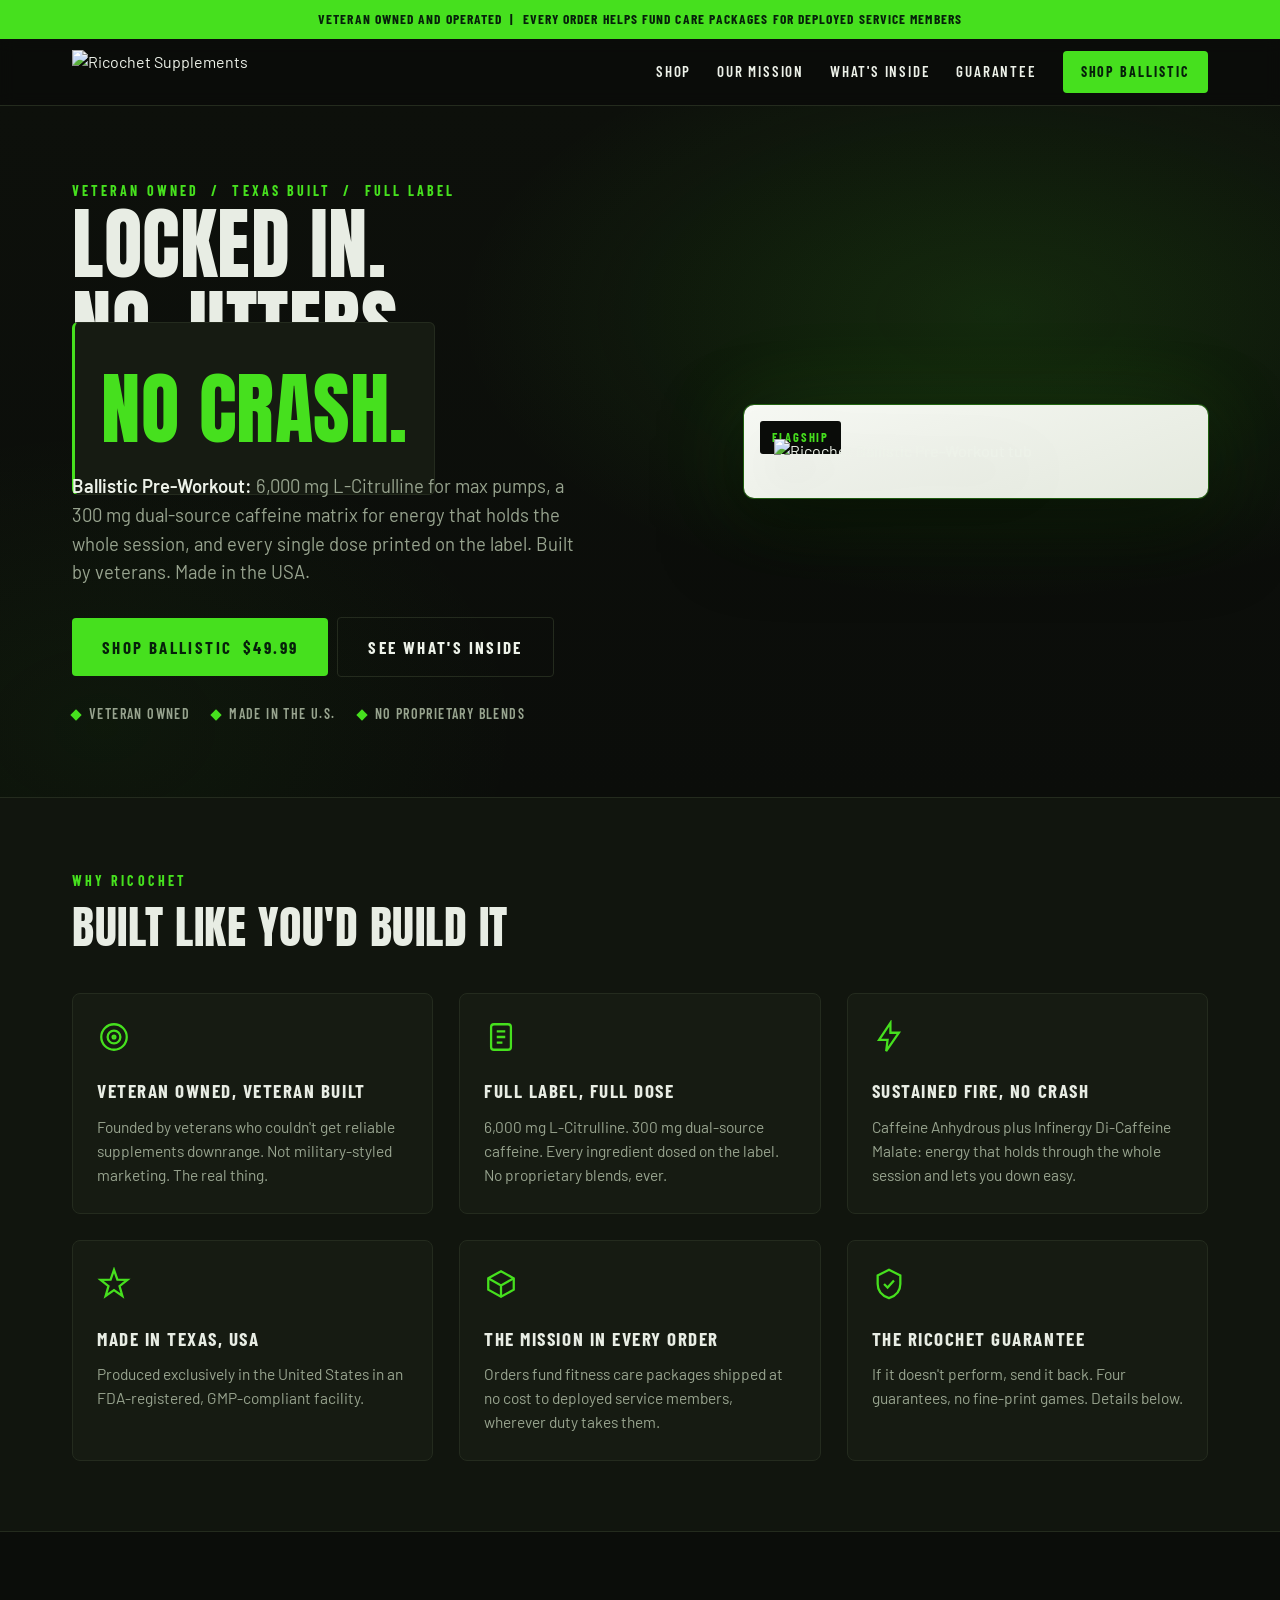
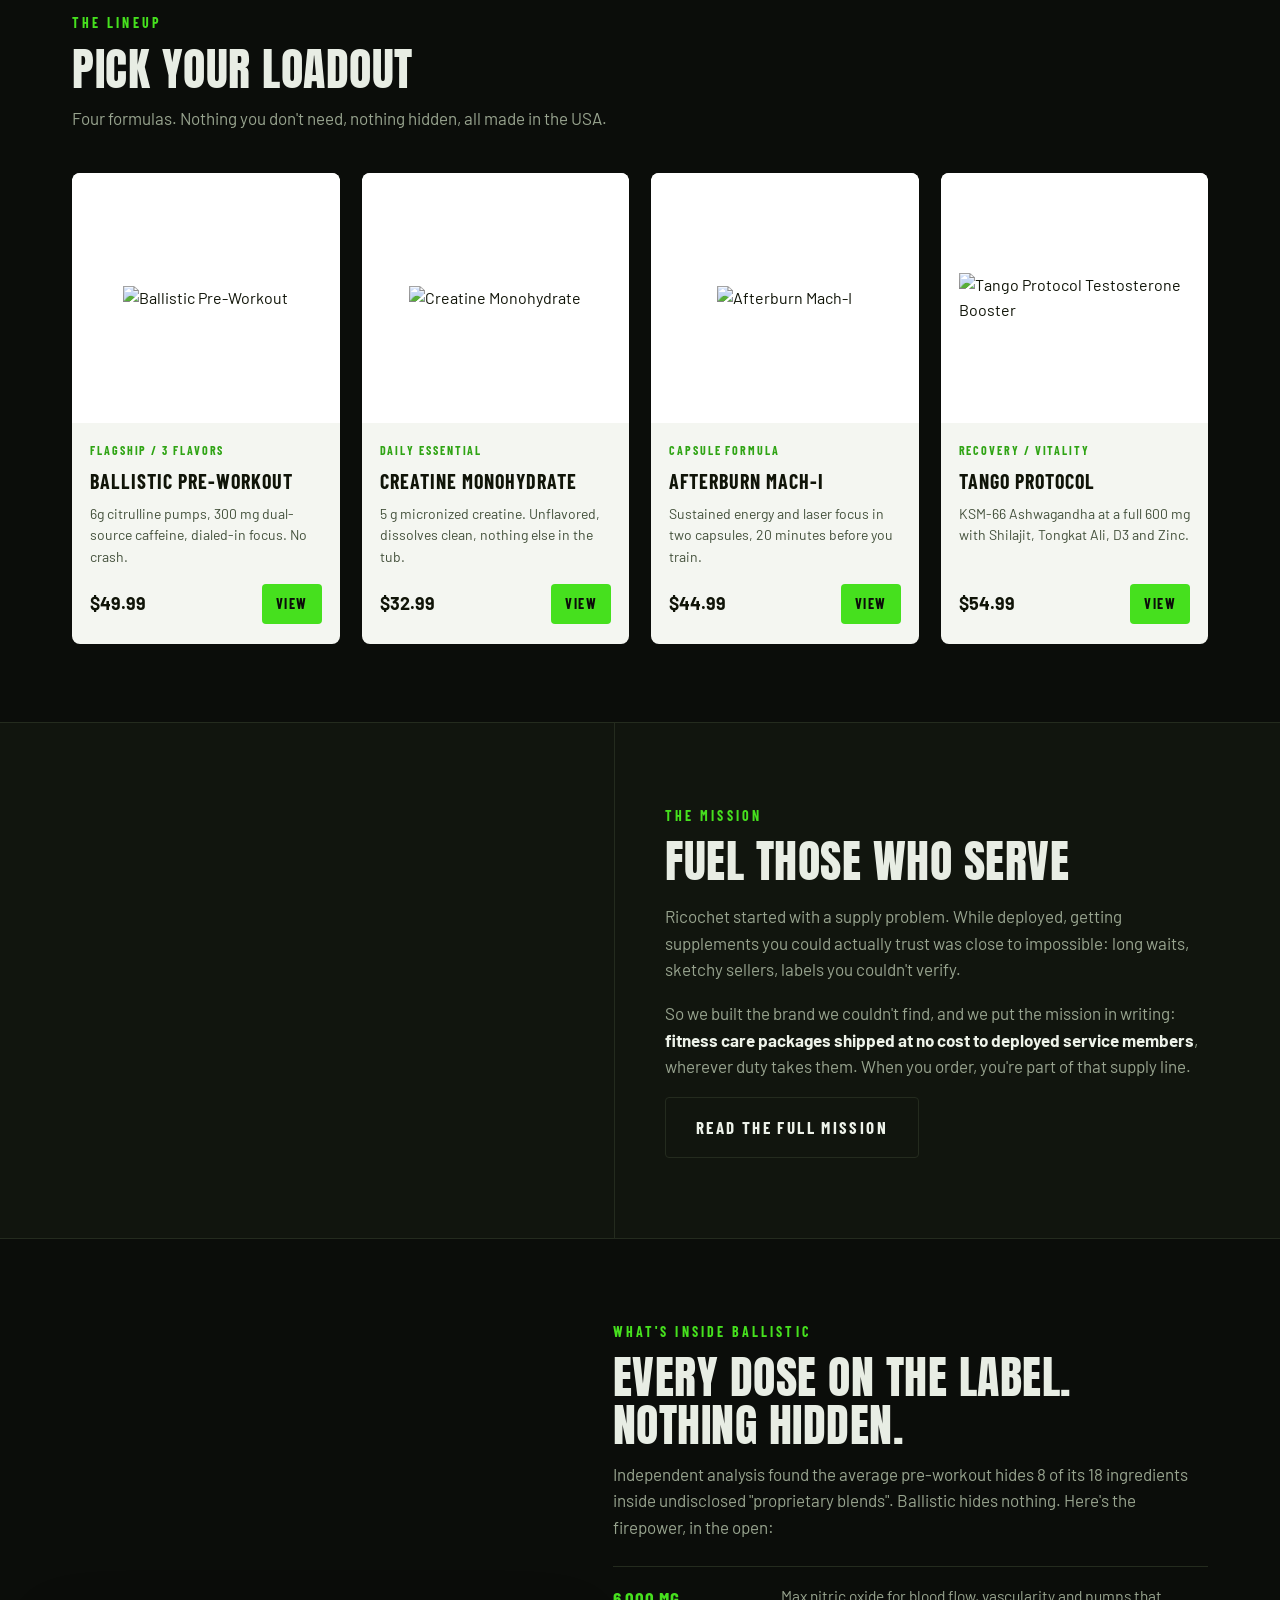
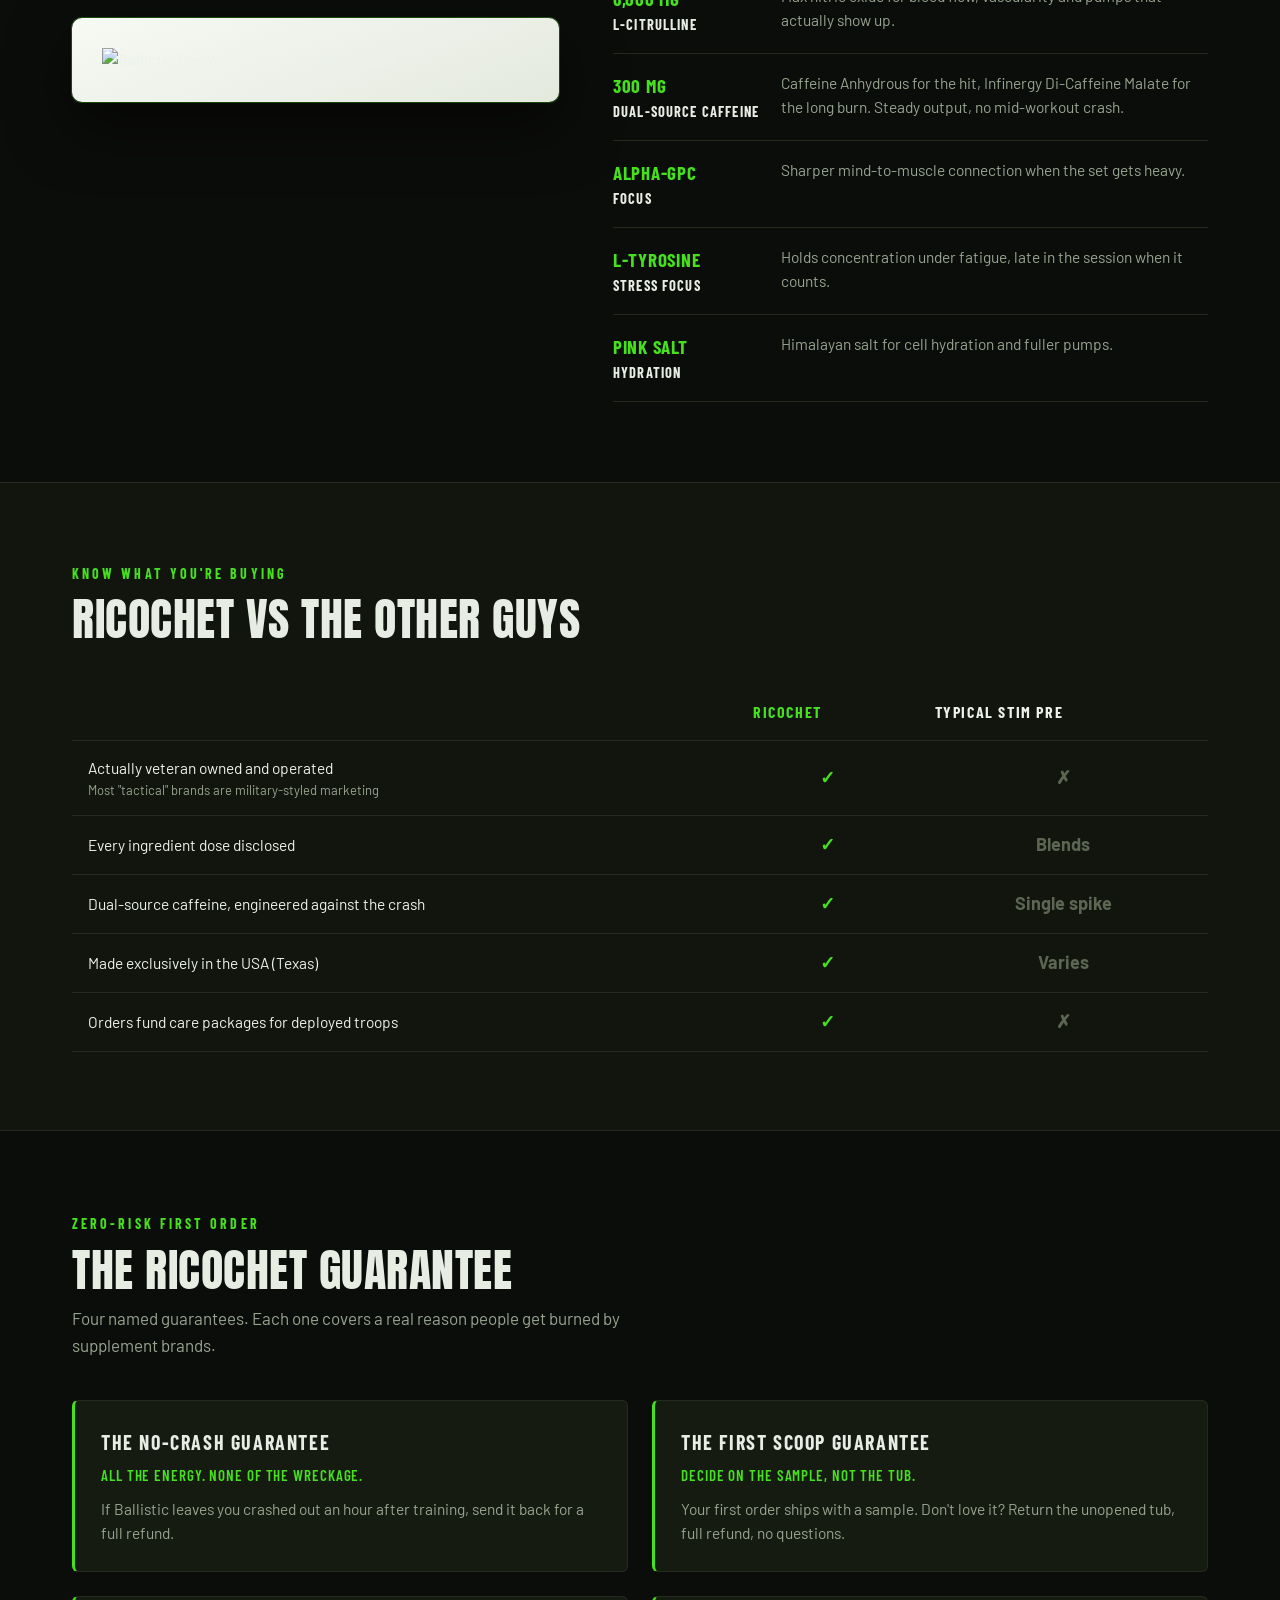
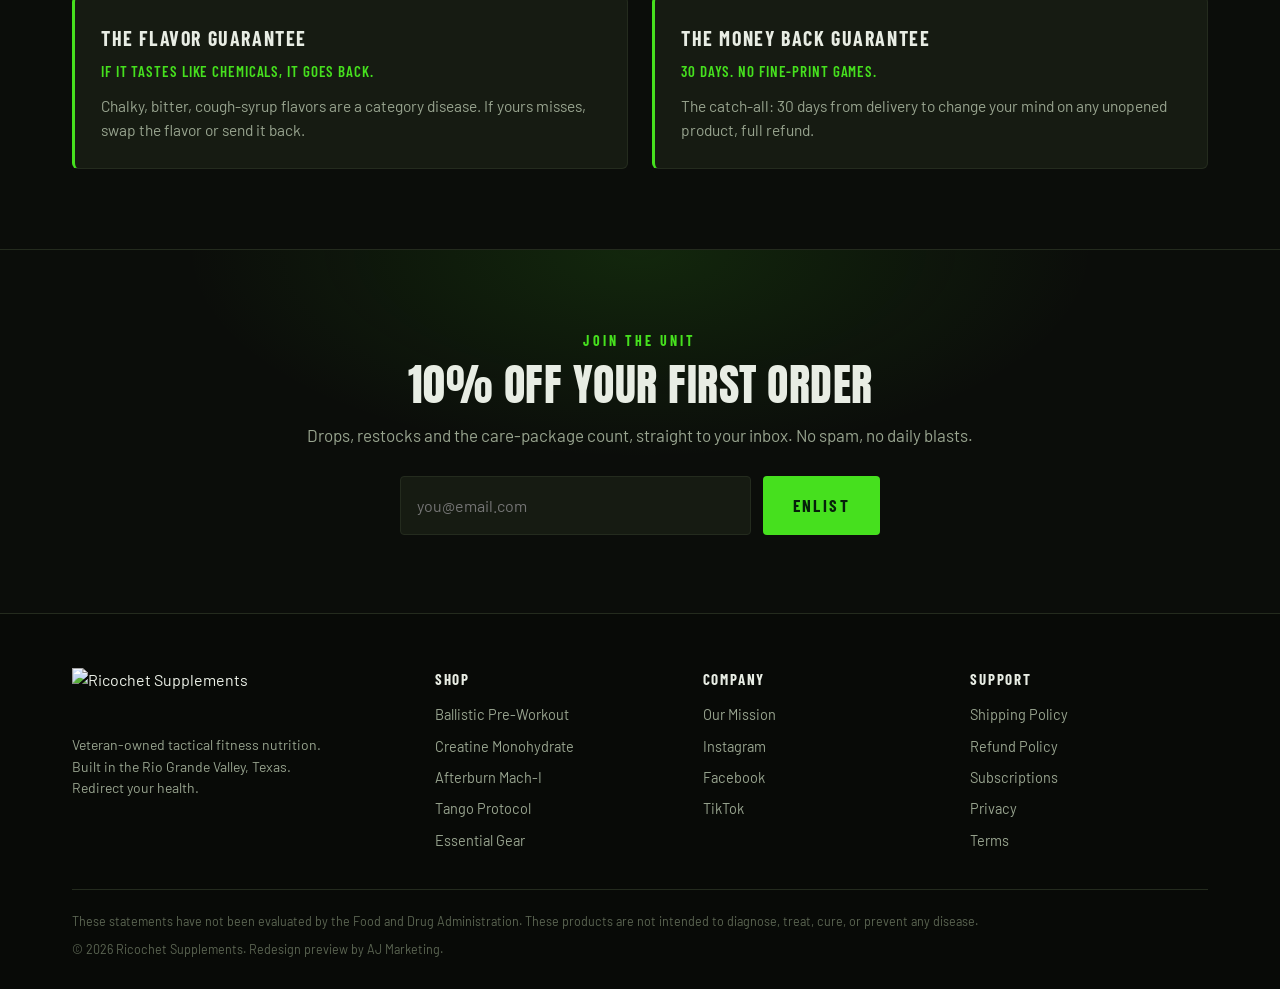
==== index.html @ 172637ad "Ricochet redesign preview v1 Co-Authored-By: Claude Fable 5 <noreply@anthropic.com>" ====
<!doctype html>
<html lang="en">
<head>
<meta charset="utf-8">
<meta name="viewport" content="width=device-width, initial-scale=1">
<meta name="robots" content="noindex, nofollow">
<title>Ricochet Supplements | Veteran-Owned Tactical Fitness Nutrition</title>
<meta name="description" content="Clean, heavy-hitting supplements built by veterans in Texas. Full label disclosure, no proprietary blends, and every order helps fund care packages for deployed service members.">
<link rel="icon" href="https://ricochetsupplements.com/cdn/shop/files/Draft_Final.png?height=64&v=1776456821">
<link rel="preconnect" href="https://fonts.googleapis.com">
<link rel="preconnect" href="https://fonts.gstatic.com" crossorigin>
<link href="https://fonts.googleapis.com/css2?family=Anton&family=Barlow:wght@400;500;600;700&family=Barlow+Condensed:wght@600;700&display=swap" rel="stylesheet">
<style>
:root{
  --bg:#0B0D0A; --panel:#11150E; --panel2:#161B12; --line:#242B1E;
  --green:#46E01E; --green-dim:#2FA414; --chrome:#E8EDE4; --txt:#EDF2E9;
  --muted:#98A48F; --well:#F4F6F1; --well-txt:#101408;
}
*{margin:0;padding:0;box-sizing:border-box}
html{scroll-behavior:smooth}
body{background:var(--bg);color:var(--txt);font-family:Barlow,Arial,sans-serif;line-height:1.55;-webkit-font-smoothing:antialiased}
img{max-width:100%;display:block}
a{color:inherit;text-decoration:none}
h1,h2,.disp{font-family:Anton,Impact,sans-serif;font-weight:400;letter-spacing:.5px;text-transform:uppercase;line-height:1.04}
.wrap{max-width:1180px;margin:0 auto;padding:0 22px}
.eyebrow{font-family:"Barlow Condensed";font-weight:700;letter-spacing:.22em;text-transform:uppercase;color:var(--green);font-size:14px}
.btn{display:inline-block;background:var(--green);color:#06210A;font-family:"Barlow Condensed";font-weight:700;text-transform:uppercase;letter-spacing:.14em;font-size:17px;padding:16px 30px;border-radius:4px;transition:transform .12s ease, background .12s ease}
.btn:hover{background:#5CF034;transform:translateY(-1px)}
.btn:active{transform:scale(.97)}
.btn.ghost{background:transparent;color:var(--txt);border:1px solid var(--line)}
.btn.ghost:hover{border-color:var(--green);color:var(--green);background:transparent}
.announce{background:var(--green);color:#06210A;text-align:center;font-family:"Barlow Condensed";font-weight:700;letter-spacing:.08em;text-transform:uppercase;font-size:13.5px;padding:9px 14px}
header{position:sticky;top:0;z-index:50;background:rgba(11,13,10,.92);backdrop-filter:blur(8px);border-bottom:1px solid var(--line)}
.nav{display:flex;align-items:center;justify-content:space-between;height:66px}
.nav img{height:44px;width:auto}
.nav nav{display:flex;gap:26px;align-items:center;font-family:"Barlow Condensed";font-weight:600;letter-spacing:.12em;text-transform:uppercase;font-size:15px}
.nav nav a:not(.btn):hover{color:var(--green)}
.nav .btn{padding:10px 18px;font-size:14px}
@media(max-width:760px){.nav nav a.hideM{display:none}}
.hero{position:relative;overflow:hidden;border-bottom:1px solid var(--line);
  background:radial-gradient(900px 480px at 78% 30%, rgba(70,224,30,.13), transparent 60%),
             radial-gradient(700px 500px at 8% 90%, rgba(70,224,30,.05), transparent 60%),
             linear-gradient(180deg,#0D100B 0%, var(--bg) 100%)}
.hero .wrap{display:grid;grid-template-columns:1.15fr .85fr;gap:44px;align-items:center;padding-top:72px;padding-bottom:72px}
.hero h1{font-size:clamp(44px,6.2vw,84px);color:var(--chrome)}
.hero h1 .g{color:var(--green)}
.hero p.sub{margin:22px 0 30px;font-size:18.5px;color:var(--muted);max-width:52ch}
.hero p.sub b{color:var(--txt);font-weight:600}
.ticks{display:flex;gap:22px;flex-wrap:wrap;margin-top:26px;font-family:"Barlow Condensed";font-weight:600;letter-spacing:.1em;text-transform:uppercase;font-size:14px;color:var(--muted)}
.ticks span::before{content:"";display:inline-block;width:8px;height:8px;background:var(--green);margin-right:9px;transform:rotate(45deg)}
.heroCard{background:linear-gradient(160deg,#F7F9F4, #E4E9DE);border-radius:10px;padding:34px 30px;box-shadow:0 0 0 1px rgba(70,224,30,.35), 0 30px 80px rgba(0,0,0,.55), 0 0 90px rgba(70,224,30,.14);position:relative}
.heroCard img{margin:0 auto;max-height:480px;width:auto;filter:drop-shadow(0 18px 30px rgba(0,0,0,.35))}
.heroCard .tag{position:absolute;top:16px;left:16px;background:#0B0D0A;color:var(--green);font-family:"Barlow Condensed";font-weight:700;letter-spacing:.14em;text-transform:uppercase;font-size:12.5px;padding:7px 12px;border-radius:3px}
@media(max-width:900px){.hero .wrap{grid-template-columns:1fr;padding-top:48px}.heroCard{max-width:440px;margin:0 auto}}
.usps{border-bottom:1px solid var(--line);background:var(--panel)}
.usps .wrap{padding:70px 22px}
.secHead{margin-bottom:42px}
.secHead h2{font-size:clamp(30px,3.6vw,46px);color:var(--chrome);margin-top:10px}
.secHead p{color:var(--muted);margin-top:12px;max-width:62ch;font-size:17px}
.uspGrid{display:grid;grid-template-columns:repeat(3,1fr);gap:26px}
.usp{background:var(--panel2);border:1px solid var(--line);border-radius:8px;padding:26px 24px}
.usp svg{width:34px;height:34px;stroke:var(--green);stroke-width:1.6;fill:none;margin-bottom:16px}
.usp h3{font-family:"Barlow Condensed";font-weight:700;letter-spacing:.08em;text-transform:uppercase;font-size:19px;margin-bottom:9px;color:var(--chrome)}
.usp p{color:var(--muted);font-size:15.5px}
@media(max-width:900px){.uspGrid{grid-template-columns:1fr 1fr}}
@media(max-width:600px){.uspGrid{grid-template-columns:1fr}}
.shop .wrap{padding:78px 22px}
.prodGrid{display:grid;grid-template-columns:repeat(4,1fr);gap:22px}
.prod{background:var(--well);color:var(--well-txt);border-radius:8px;overflow:hidden;display:flex;flex-direction:column;transition:transform .15s ease, box-shadow .15s ease}
.prod:hover{transform:translateY(-4px);box-shadow:0 16px 44px rgba(0,0,0,.5), 0 0 0 1px rgba(70,224,30,.5)}
.prod .ph{background:#fff;padding:18px;height:250px;display:flex;align-items:center;justify-content:center}
.prod .ph img{max-height:214px;width:auto}
.prod .meta{padding:18px 18px 20px;display:flex;flex-direction:column;gap:6px;flex:1}
.prod .flag{font-family:"Barlow Condensed";font-weight:700;font-size:12px;letter-spacing:.16em;text-transform:uppercase;color:var(--green-dim)}
.prod h3{font-family:"Barlow Condensed";font-weight:700;text-transform:uppercase;letter-spacing:.05em;font-size:20px}
.prod p{font-size:14px;color:#43503B;flex:1}
.prod .row{display:flex;justify-content:space-between;align-items:center;margin-top:10px}
.prod .price{font-weight:700;font-size:18px}
.prod .go{font-family:"Barlow Condensed";font-weight:700;letter-spacing:.1em;text-transform:uppercase;font-size:14px;color:#0B0D0A;background:var(--green);padding:9px 14px;border-radius:4px}
@media(max-width:980px){.prodGrid{grid-template-columns:1fr 1fr}}
@media(max-width:560px){.prodGrid{grid-template-columns:1fr}}
.mission{border-top:1px solid var(--line);border-bottom:1px solid var(--line);background:var(--panel)}
.mission .wrap{display:grid;grid-template-columns:1fr 1fr;gap:50px;align-items:center;padding:0 22px}
.mission .txt{padding:80px 0}
.mission .txt p{color:var(--muted);margin:18px 0;font-size:17px;max-width:54ch}
.mission .txt p b{color:var(--txt)}
.mission .imgSide{align-self:stretch;min-height:420px;background-size:cover;background-position:center;border-right:1px solid var(--line);position:relative}
.mission .imgSide::after{content:"";position:absolute;inset:0;background:linear-gradient(270deg,var(--panel) 0%,transparent 30%)}
@media(max-width:900px){.mission .wrap{grid-template-columns:1fr}.mission .imgSide{min-height:300px;border-right:none}.mission .imgSide::after{background:linear-gradient(0deg,var(--panel) 0%,transparent 35%)}.mission .txt{padding:44px 0 64px}}
.ing .wrap{padding:80px 22px;display:grid;grid-template-columns:.9fr 1.1fr;gap:54px;align-items:center}
.ingCard{background:linear-gradient(160deg,#F7F9F4,#E4E9DE);border-radius:10px;padding:30px;box-shadow:0 0 0 1px rgba(70,224,30,.3), 0 24px 60px rgba(0,0,0,.5)}
.ingCard img{max-height:430px;width:auto;margin:0 auto}
.ingList{display:flex;flex-direction:column;gap:0}
.ingRow{display:grid;grid-template-columns:150px 1fr;gap:18px;padding:17px 0;border-bottom:1px solid var(--line)}
.ingRow:first-child{border-top:1px solid var(--line)}
.ingRow .dose{font-family:"Barlow Condensed";font-weight:700;font-size:19px;color:var(--green);letter-spacing:.04em;text-transform:uppercase}
.ingRow .dose small{display:block;color:var(--chrome);font-size:14.5px;letter-spacing:.08em}
.ingRow p{color:var(--muted);font-size:15.5px}
@media(max-width:900px){.ing .wrap{grid-template-columns:1fr}.ingCard{max-width:420px;margin:0 auto}.ingRow{grid-template-columns:130px 1fr}}
.vs{background:var(--panel);border-top:1px solid var(--line);border-bottom:1px solid var(--line)}
.vs .wrap{padding:78px 22px}
.vsTableWrap{overflow-x:auto}
table.cmp{width:100%;border-collapse:collapse;min-width:560px}
table.cmp th,table.cmp td{padding:15px 16px;border-bottom:1px solid var(--line);text-align:left;font-size:15.5px}
table.cmp th{font-family:"Barlow Condensed";font-weight:700;text-transform:uppercase;letter-spacing:.1em;font-size:16px}
table.cmp th.rc{color:var(--green)}
table.cmp td.c{text-align:center;font-weight:700}
table.cmp .yes{color:var(--green);font-size:18px}
table.cmp .no{color:#5C6653;font-size:18px}
table.cmp td:first-child{color:var(--txt)}
table.cmp td small{display:block;color:var(--muted);font-weight:400;font-size:13px}
.gtee .wrap{padding:80px 22px}
.gGrid{display:grid;grid-template-columns:repeat(2,1fr);gap:24px}
.g{background:var(--panel2);border:1px solid var(--line);border-left:3px solid var(--green);border-radius:6px;padding:26px 26px}
.g h3{font-family:"Barlow Condensed";font-weight:700;letter-spacing:.08em;text-transform:uppercase;font-size:20px;color:var(--chrome)}
.g .hook{color:var(--green);font-family:"Barlow Condensed";font-weight:600;letter-spacing:.06em;text-transform:uppercase;font-size:15px;margin:6px 0 10px}
.g p{color:var(--muted);font-size:15.5px}
@media(max-width:760px){.gGrid{grid-template-columns:1fr}}
.join{border-top:1px solid var(--line);background:
  radial-gradient(700px 320px at 50% 0%, rgba(70,224,30,.12), transparent 65%), var(--bg)}
.join .wrap{padding:78px 22px;text-align:center;max-width:760px}
.join p{color:var(--muted);margin:14px 0 28px;font-size:17px}
.joinForm{display:flex;gap:12px;max-width:480px;margin:0 auto}
.joinForm input{flex:1;background:var(--panel2);border:1px solid var(--line);border-radius:4px;color:var(--txt);padding:15px 16px;font-family:Barlow;font-size:16px}
.joinForm input:focus{outline:none;border-color:var(--green)}
@media(max-width:560px){.joinForm{flex-direction:column}}
footer{border-top:1px solid var(--line);background:#080A07}
footer .wrap{padding:54px 22px 30px}
.fGrid{display:grid;grid-template-columns:1.4fr 1fr 1fr 1fr;gap:30px;margin-bottom:38px}
.fGrid img{height:52px;width:auto;margin-bottom:14px}
.fGrid p{color:var(--muted);font-size:14px;max-width:34ch}
.fGrid h4{font-family:"Barlow Condensed";font-weight:700;letter-spacing:.12em;text-transform:uppercase;font-size:15px;margin-bottom:12px;color:var(--chrome)}
.fGrid ul{list-style:none;display:flex;flex-direction:column;gap:9px;font-size:14.5px;color:var(--muted)}
.fGrid ul a:hover{color:var(--green)}
.legal{border-top:1px solid var(--line);padding-top:22px;color:#5C6653;font-size:12.5px;display:flex;flex-direction:column;gap:8px}
@media(max-width:820px){.fGrid{grid-template-columns:1fr 1fr}}
</style>
</head>
<body>

<div class="announce">Veteran owned and operated &nbsp;|&nbsp; Every order helps fund care packages for deployed service members</div>

<header>
  <div class="wrap nav">
    <a href="/"><img src="https://ricochetsupplements.com/cdn/shop/files/Draft_Final.png?height=100&v=1776456821" alt="Ricochet Supplements"></a>
    <nav>
      <a href="#shop" class="hideM">Shop</a>
      <a href="#mission" class="hideM">Our Mission</a>
      <a href="#inside" class="hideM">What's Inside</a>
      <a href="#guarantee" class="hideM">Guarantee</a>
      <a class="btn" href="/products/ballistic-pre-workout">Shop Ballistic</a>
    </nav>
  </div>
</header>

<section class="hero">
  <div class="wrap">
    <div>
      <span class="eyebrow">Veteran Owned &nbsp;/&nbsp; Texas Built &nbsp;/&nbsp; Full Label</span>
      <h1>Locked in.<br>No jitters.<br><span class="g">No crash.</span></h1>
      <p class="sub"><b>Ballistic Pre-Workout:</b> 6,000 mg L-Citrulline for max pumps, a 300 mg dual-source caffeine matrix for energy that holds the whole session, and every single dose printed on the label. Built by veterans. Made in the USA.</p>
      <a class="btn" href="/products/ballistic-pre-workout">Shop Ballistic &nbsp;$49.99</a>
      &nbsp;&nbsp;<a class="btn ghost" href="#inside">See what's inside</a>
      <div class="ticks"><span>Veteran Owned</span><span>Made in the U.S.</span><span>No Proprietary Blends</span></div>
    </div>
    <div class="heroCard">
      <span class="tag">Flagship</span>
      <img src="https://cdn.shopify.com/s/files/1/0801/6933/7062/files/IMG-4836.png?v=1779076086&width=800" alt="Ricochet Ballistic Pre-Workout tub">
    </div>
  </div>
</section>

<section class="usps">
  <div class="wrap">
    <div class="secHead">
      <span class="eyebrow">Why Ricochet</span>
      <h2>Built like you'd build it</h2>
    </div>
    <div class="uspGrid">
      <div class="usp">
        <svg viewBox="0 0 24 24"><circle cx="12" cy="12" r="9"/><circle cx="12" cy="12" r="4.5"/><circle cx="12" cy="12" r="1"/></svg>
        <h3>Veteran Owned, Veteran Built</h3>
        <p>Founded by veterans who couldn't get reliable supplements downrange. Not military-styled marketing. The real thing.</p>
      </div>
      <div class="usp">
        <svg viewBox="0 0 24 24"><rect x="5" y="3" width="14" height="18" rx="2"/><path d="M9 8h6M9 12h6M9 16h4"/></svg>
        <h3>Full Label, Full Dose</h3>
        <p>6,000 mg L-Citrulline. 300 mg dual-source caffeine. Every ingredient dosed on the label. No proprietary blends, ever.</p>
      </div>
      <div class="usp">
        <svg viewBox="0 0 24 24"><path d="M13 2 5 14h6l-1 8 9-13h-6z"/></svg>
        <h3>Sustained Fire, No Crash</h3>
        <p>Caffeine Anhydrous plus Infinergy Di-Caffeine Malate: energy that holds through the whole session and lets you down easy.</p>
      </div>
      <div class="usp">
        <svg viewBox="0 0 24 24"><path d="M12 2l2.4 6.9 7.1.2-5.6 4.4 2 6.9L12 16.3 6.1 20.4l2-6.9L2.5 9.1l7.1-.2z"/></svg>
        <h3>Made in Texas, USA</h3>
        <p>Produced exclusively in the United States in an FDA-registered, GMP-compliant facility.</p>
      </div>
      <div class="usp">
        <svg viewBox="0 0 24 24"><path d="M3 8l9-5 9 5v8l-9 5-9-5z"/><path d="M3 8l9 5 9-5M12 13v8"/></svg>
        <h3>The Mission in Every Order</h3>
        <p>Orders fund fitness care packages shipped at no cost to deployed service members, wherever duty takes them.</p>
      </div>
      <div class="usp">
        <svg viewBox="0 0 24 24"><path d="M12 2l8 4v6c0 5-3.5 8.5-8 10-4.5-1.5-8-5-8-10V6z"/><path d="M8.5 12l2.5 2.5 4.5-5"/></svg>
        <h3>The Ricochet Guarantee</h3>
        <p>If it doesn't perform, send it back. Four guarantees, no fine-print games. Details below.</p>
      </div>
    </div>
  </div>
</section>

<section class="shop" id="shop">
  <div class="wrap">
    <div class="secHead">
      <span class="eyebrow">The Lineup</span>
      <h2>Pick your loadout</h2>
      <p>Four formulas. Nothing you don't need, nothing hidden, all made in the USA.</p>
    </div>
    <div class="prodGrid">
      <a class="prod" href="/products/ballistic-pre-workout">
        <div class="ph"><img src="https://cdn.shopify.com/s/files/1/0801/6933/7062/files/IMG-4836.png?v=1779076086&width=500" alt="Ballistic Pre-Workout"></div>
        <div class="meta">
          <span class="flag">Flagship / 3 Flavors</span>
          <h3>Ballistic Pre-Workout</h3>
          <p>6g citrulline pumps, 300 mg dual-source caffeine, dialed-in focus. No crash.</p>
          <div class="row"><span class="price">$49.99</span><span class="go">View</span></div>
        </div>
      </a>
      <a class="prod" href="/products/creatine-monohydrate">
        <div class="ph"><img src="https://cdn.shopify.com/s/files/1/0801/6933/7062/files/RicochetCreatineThumbnail_1.jpg?v=1776453028&width=500" alt="Creatine Monohydrate"></div>
        <div class="meta">
          <span class="flag">Daily Essential</span>
          <h3>Creatine Monohydrate</h3>
          <p>5 g micronized creatine. Unflavored, dissolves clean, nothing else in the tub.</p>
          <div class="row"><span class="price">$32.99</span><span class="go">View</span></div>
        </div>
      </a>
      <a class="prod" href="/products/afterburn-mach-i">
        <div class="ph"><img src="https://cdn.shopify.com/s/files/1/0801/6933/7062/files/Ricochet-60Ct-Mockup-F-V3.jpg?v=1776452597&width=500" alt="Afterburn Mach-I"></div>
        <div class="meta">
          <span class="flag">Capsule Formula</span>
          <h3>Afterburn Mach-I</h3>
          <p>Sustained energy and laser focus in two capsules, 20 minutes before you train.</p>
          <div class="row"><span class="price">$44.99</span><span class="go">View</span></div>
        </div>
      </a>
      <a class="prod" href="/products/tango-protocol-testosterone-booster">
        <div class="ph"><img src="https://cdn.shopify.com/s/files/1/0801/6933/7062/files/Tango_Protocol_Booster_1.png?v=1783978708&width=500" alt="Tango Protocol Testosterone Booster"></div>
        <div class="meta">
          <span class="flag">Recovery / Vitality</span>
          <h3>Tango Protocol</h3>
          <p>KSM-66 Ashwagandha at a full 600 mg with Shilajit, Tongkat Ali, D3 and Zinc.</p>
          <div class="row"><span class="price">$54.99</span><span class="go">View</span></div>
        </div>
      </a>
    </div>
  </div>
</section>

<section class="mission" id="mission">
  <div class="wrap">
    <div class="imgSide" id="missionImg" style="background-image:url('/img/mission.jpg')"></div>
    <div class="txt">
      <span class="eyebrow">The Mission</span>
      <h2 class="disp" style="font-size:clamp(30px,3.6vw,46px);color:var(--chrome);margin-top:10px">Fuel those who serve</h2>
      <p>Ricochet started with a supply problem. While deployed, getting supplements you could actually trust was close to impossible: long waits, sketchy sellers, labels you couldn't verify.</p>
      <p>So we built the brand we couldn't find, and we put the mission in writing: <b>fitness care packages shipped at no cost to deployed service members</b>, wherever duty takes them. When you order, you're part of that supply line.</p>
      <a class="btn ghost" href="/pages/our-mission">Read the full mission</a>
    </div>
  </div>
</section>

<section class="ing" id="inside">
  <div class="wrap">
    <div class="ingCard"><img src="https://cdn.shopify.com/s/files/1/0801/6933/7062/files/Ballistic_PRE_SC_1.png?v=1779111666&width=700" alt="Ballistic Pre-Workout, Sour Cherry Rush"></div>
    <div>
      <div class="secHead" style="margin-bottom:26px">
        <span class="eyebrow">What's Inside Ballistic</span>
        <h2>Every dose on the label. Nothing hidden.</h2>
        <p>Independent analysis found the average pre-workout hides 8 of its 18 ingredients inside undisclosed "proprietary blends". Ballistic hides nothing. Here's the firepower, in the open:</p>
      </div>
      <div class="ingList">
        <div class="ingRow"><span class="dose">6,000 mg<small>L-Citrulline</small></span><p>Max nitric oxide for blood flow, vascularity and pumps that actually show up.</p></div>
        <div class="ingRow"><span class="dose">300 mg<small>Dual-Source Caffeine</small></span><p>Caffeine Anhydrous for the hit, Infinergy Di-Caffeine Malate for the long burn. Steady output, no mid-workout crash.</p></div>
        <div class="ingRow"><span class="dose">Alpha-GPC<small>Focus</small></span><p>Sharper mind-to-muscle connection when the set gets heavy.</p></div>
        <div class="ingRow"><span class="dose">L-Tyrosine<small>Stress Focus</small></span><p>Holds concentration under fatigue, late in the session when it counts.</p></div>
        <div class="ingRow"><span class="dose">Pink Salt<small>Hydration</small></span><p>Himalayan salt for cell hydration and fuller pumps.</p></div>
      </div>
    </div>
  </div>
</section>

<section class="vs">
  <div class="wrap">
    <div class="secHead">
      <span class="eyebrow">Know What You're Buying</span>
      <h2>Ricochet vs the other guys</h2>
    </div>
    <div class="vsTableWrap">
    <table class="cmp">
      <tr><th></th><th class="rc c">Ricochet</th><th class="c">Typical Stim Pre</th></tr>
      <tr><td>Actually veteran owned and operated<small>Most "tactical" brands are military-styled marketing</small></td><td class="c yes">&#10003;</td><td class="c no">&#10007;</td></tr>
      <tr><td>Every ingredient dose disclosed</td><td class="c yes">&#10003;</td><td class="c no">Blends</td></tr>
      <tr><td>Dual-source caffeine, engineered against the crash</td><td class="c yes">&#10003;</td><td class="c no">Single spike</td></tr>
      <tr><td>Made exclusively in the USA (Texas)</td><td class="c yes">&#10003;</td><td class="c no">Varies</td></tr>
      <tr><td>Orders fund care packages for deployed troops</td><td class="c yes">&#10003;</td><td class="c no">&#10007;</td></tr>
    </table>
    </div>
  </div>
</section>

<section class="gtee" id="guarantee">
  <div class="wrap">
    <div class="secHead">
      <span class="eyebrow">Zero-Risk First Order</span>
      <h2>The Ricochet Guarantee</h2>
      <p>Four named guarantees. Each one covers a real reason people get burned by supplement brands.</p>
    </div>
    <div class="gGrid">
      <div class="g"><h3>The No-Crash Guarantee</h3><div class="hook">All the energy. None of the wreckage.</div><p>If Ballistic leaves you crashed out an hour after training, send it back for a full refund.</p></div>
      <div class="g"><h3>The First Scoop Guarantee</h3><div class="hook">Decide on the sample, not the tub.</div><p>Your first order ships with a sample. Don't love it? Return the unopened tub, full refund, no questions.</p></div>
      <div class="g"><h3>The Flavor Guarantee</h3><div class="hook">If it tastes like chemicals, it goes back.</div><p>Chalky, bitter, cough-syrup flavors are a category disease. If yours misses, swap the flavor or send it back.</p></div>
      <div class="g"><h3>The Money Back Guarantee</h3><div class="hook">30 days. No fine-print games.</div><p>The catch-all: 30 days from delivery to change your mind on any unopened product, full refund.</p></div>
    </div>
  </div>
</section>

<section class="join">
  <div class="wrap">
    <span class="eyebrow">Join the Unit</span>
    <h2 class="disp" style="font-size:clamp(30px,3.6vw,44px);color:var(--chrome);margin-top:10px">10% off your first order</h2>
    <p>Drops, restocks and the care-package count, straight to your inbox. No spam, no daily blasts.</p>
    <div class="joinForm"><input type="email" placeholder="you@email.com" aria-label="Email address"><a class="btn" href="/">Enlist</a></div>
  </div>
</section>

<footer>
  <div class="wrap">
    <div class="fGrid">
      <div>
        <img src="https://ricochetsupplements.com/cdn/shop/files/Draft_Final.png?height=100&v=1776456821" alt="Ricochet Supplements">
        <p>Veteran-owned tactical fitness nutrition. Built in the Rio Grande Valley, Texas. Redirect your health.</p>
      </div>
      <div><h4>Shop</h4><ul>
        <li><a href="/products/ballistic-pre-workout">Ballistic Pre-Workout</a></li>
        <li><a href="/products/creatine-monohydrate">Creatine Monohydrate</a></li>
        <li><a href="/products/afterburn-mach-i">Afterburn Mach-I</a></li>
        <li><a href="/products/tango-protocol-testosterone-booster">Tango Protocol</a></li>
        <li><a href="/collections/essential-gear">Essential Gear</a></li>
      </ul></div>
      <div><h4>Company</h4><ul>
        <li><a href="/pages/our-mission">Our Mission</a></li>
        <li><a href="https://www.instagram.com/ricochetsupplements/">Instagram</a></li>
        <li><a href="https://www.facebook.com/ricochetsupplements">Facebook</a></li>
        <li><a href="https://www.tiktok.com/@ricochetsupplements">TikTok</a></li>
      </ul></div>
      <div><h4>Support</h4><ul>
        <li><a href="/policies/shipping-policy">Shipping Policy</a></li>
        <li><a href="/policies/refund-policy">Refund Policy</a></li>
        <li><a href="/policies/subscription-policy">Subscriptions</a></li>
        <li><a href="/policies/privacy-policy">Privacy</a></li>
        <li><a href="/policies/terms-of-service">Terms</a></li>
      </ul></div>
    </div>
    <div class="legal">
      <span>These statements have not been evaluated by the Food and Drug Administration. These products are not intended to diagnose, treat, cure, or prevent any disease.</span>
      <span>&copy; 2026 Ricochet Supplements. Redesign preview by AJ Marketing.</span>
    </div>
  </div>
</footer>

</body>
</html>
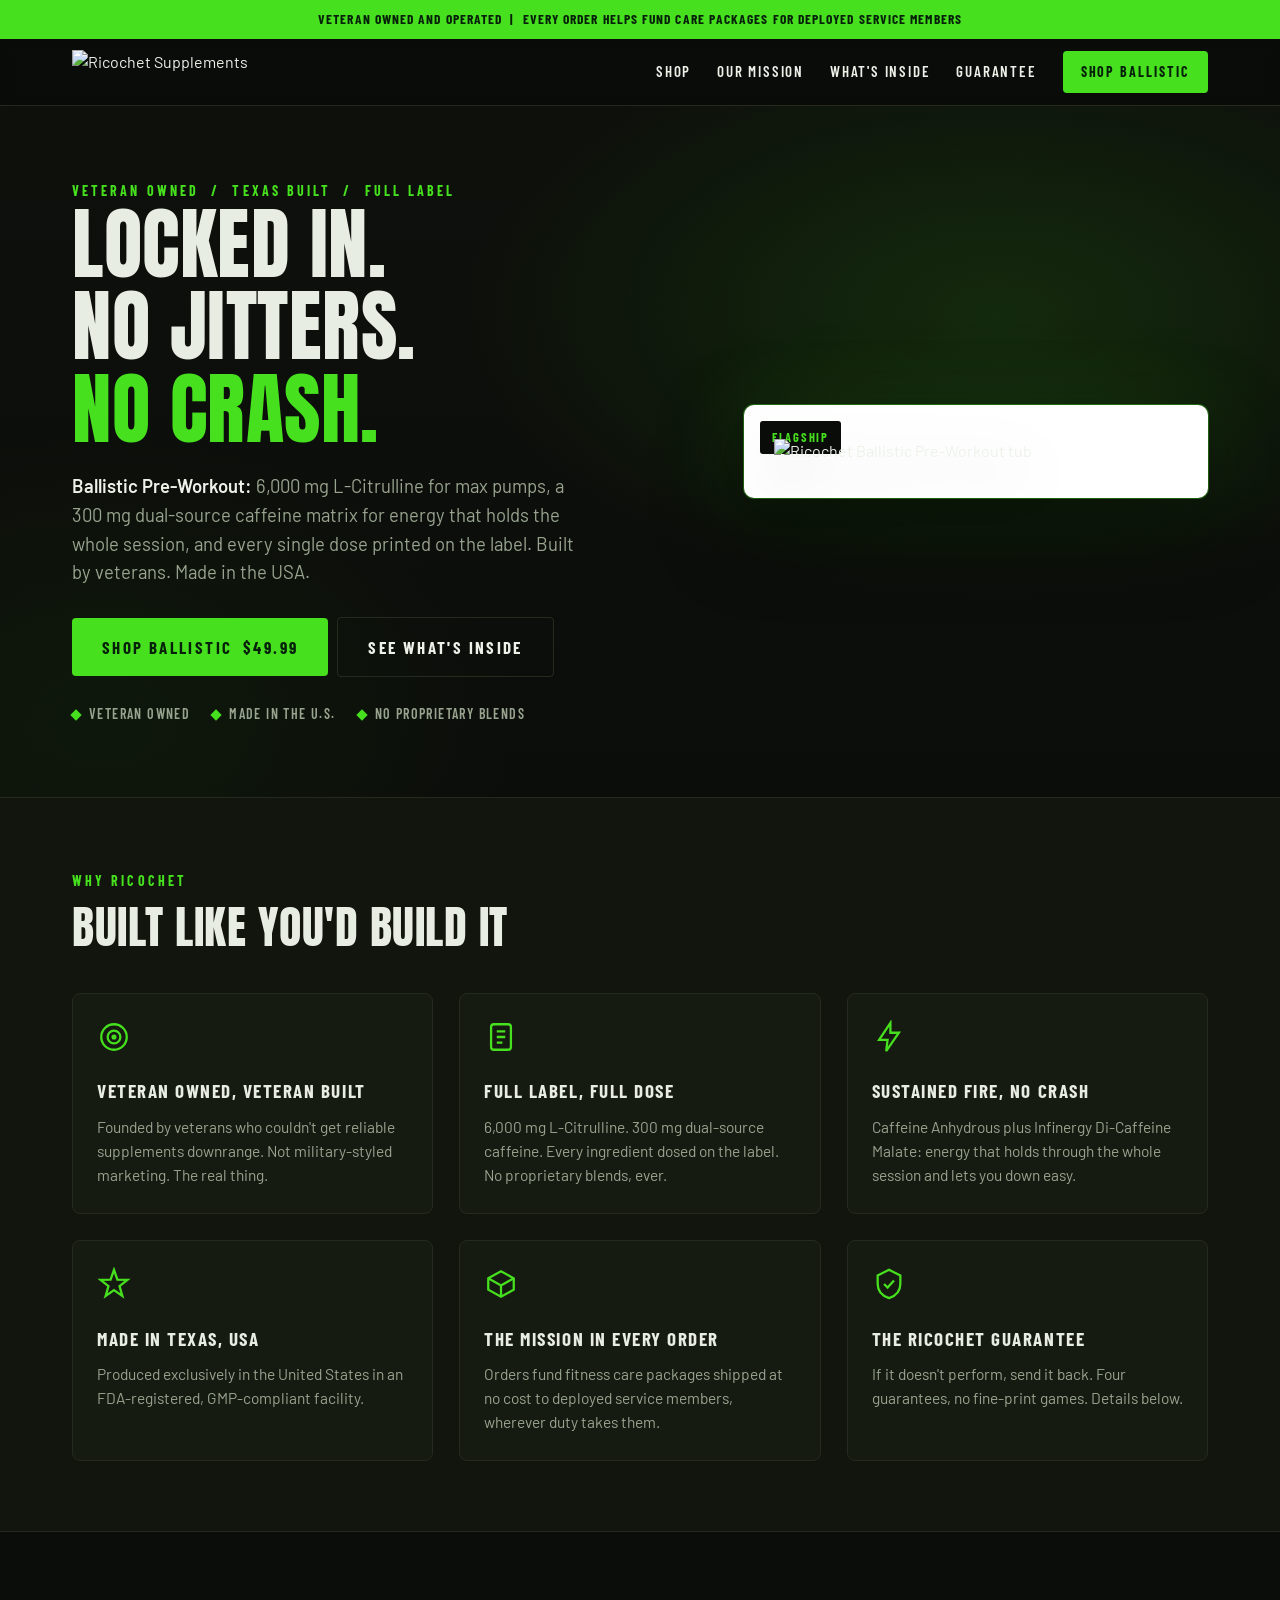
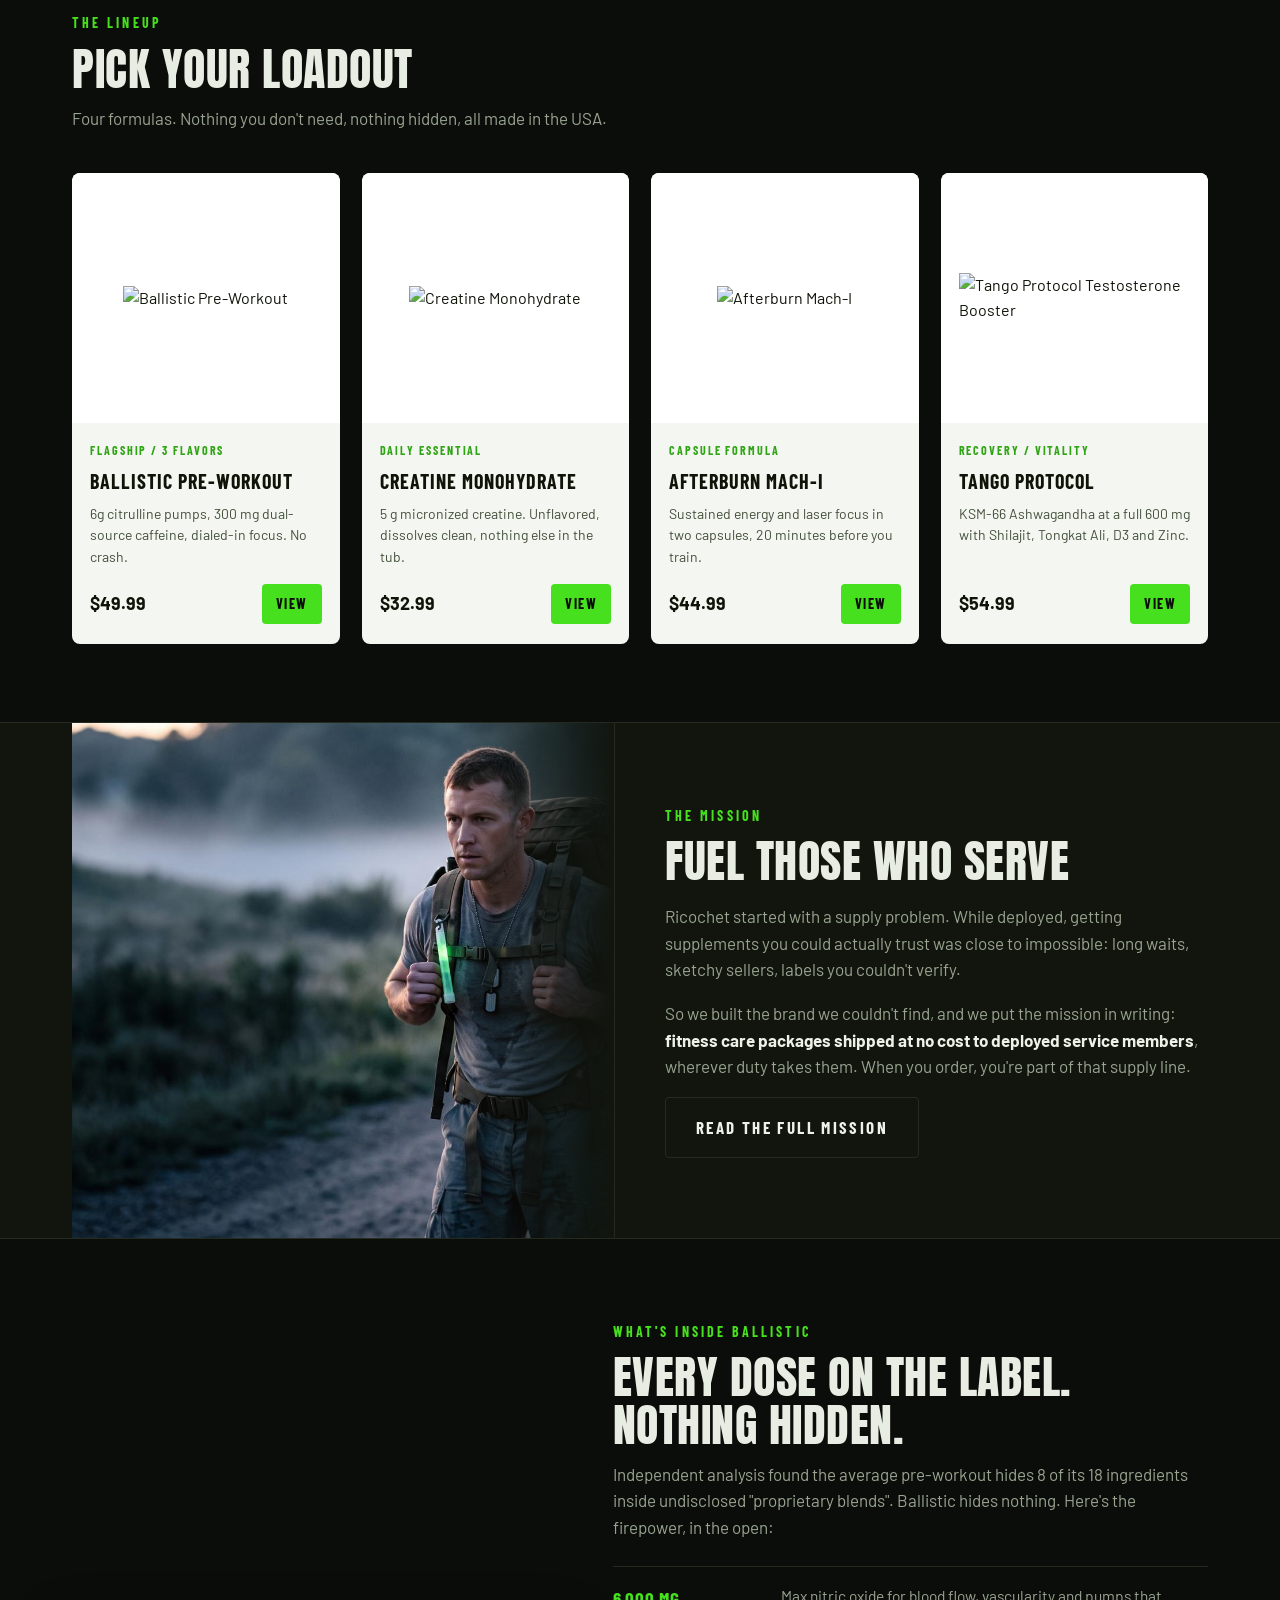
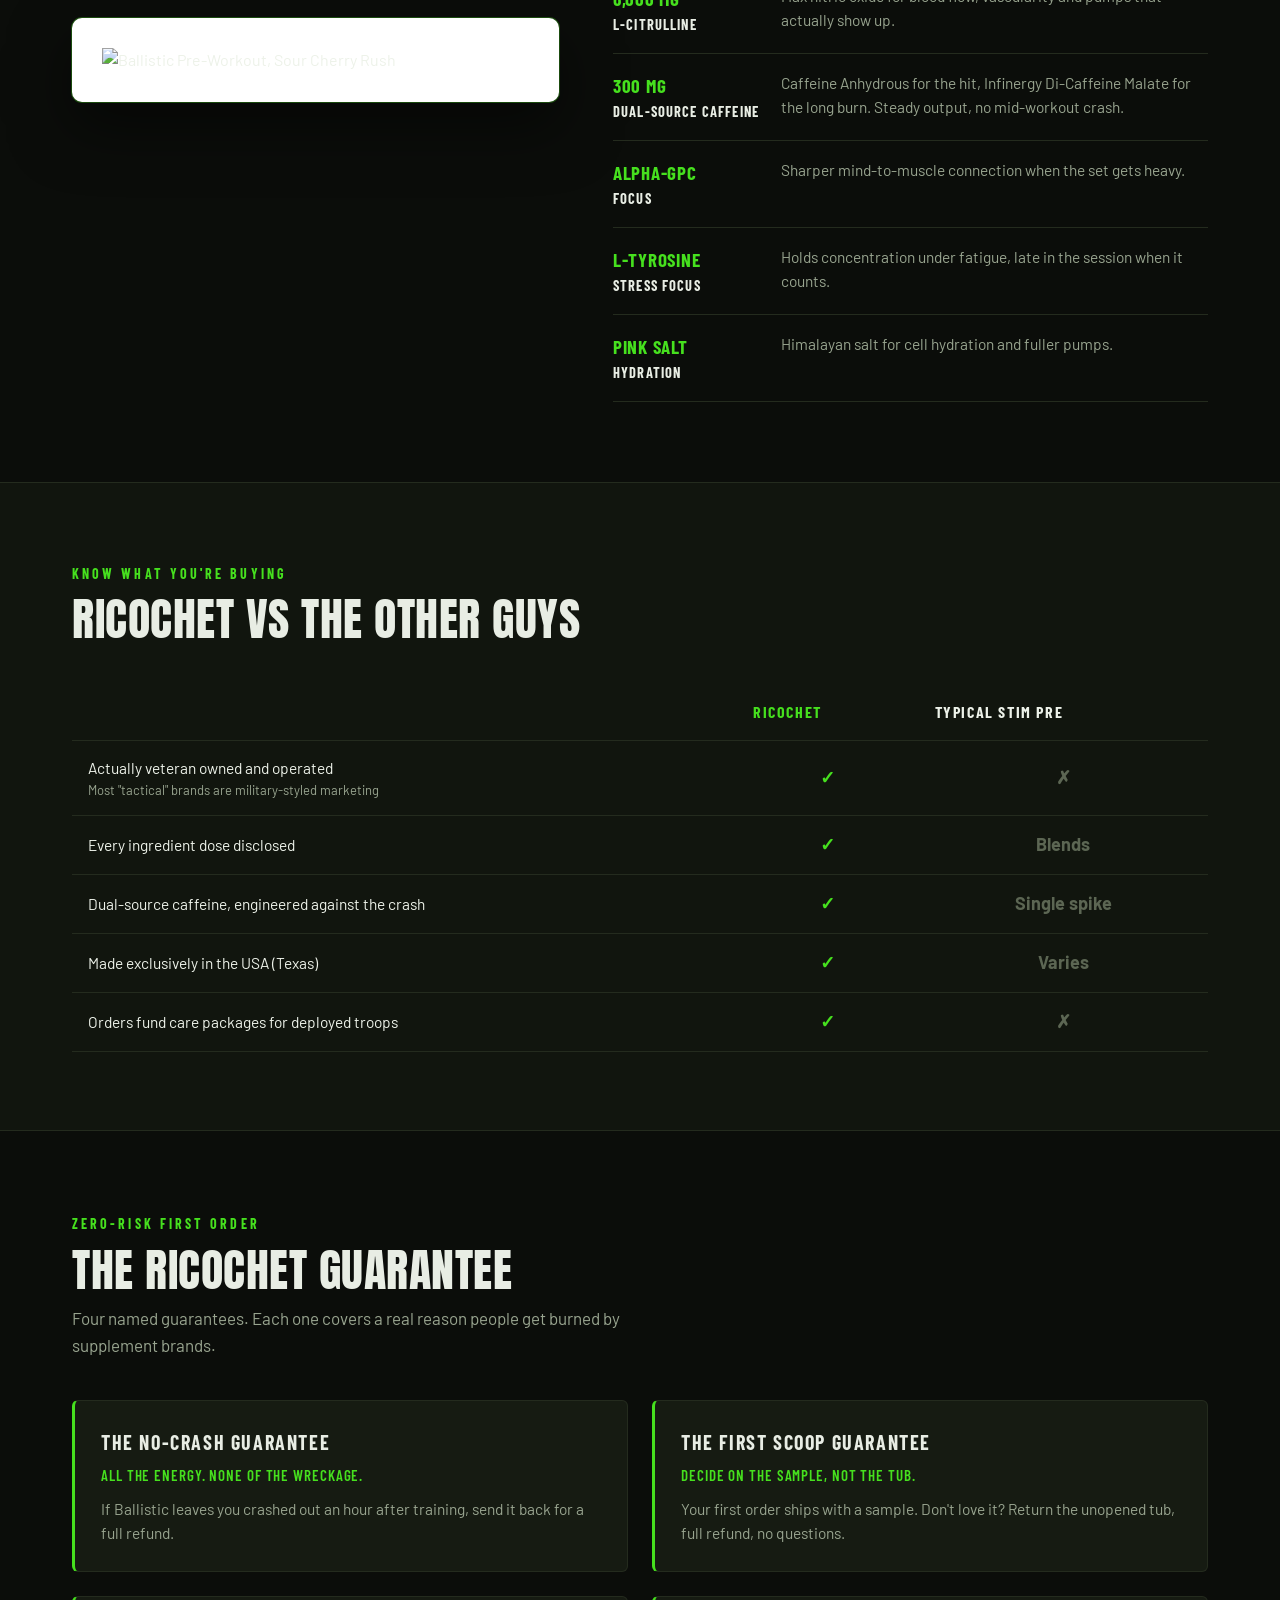
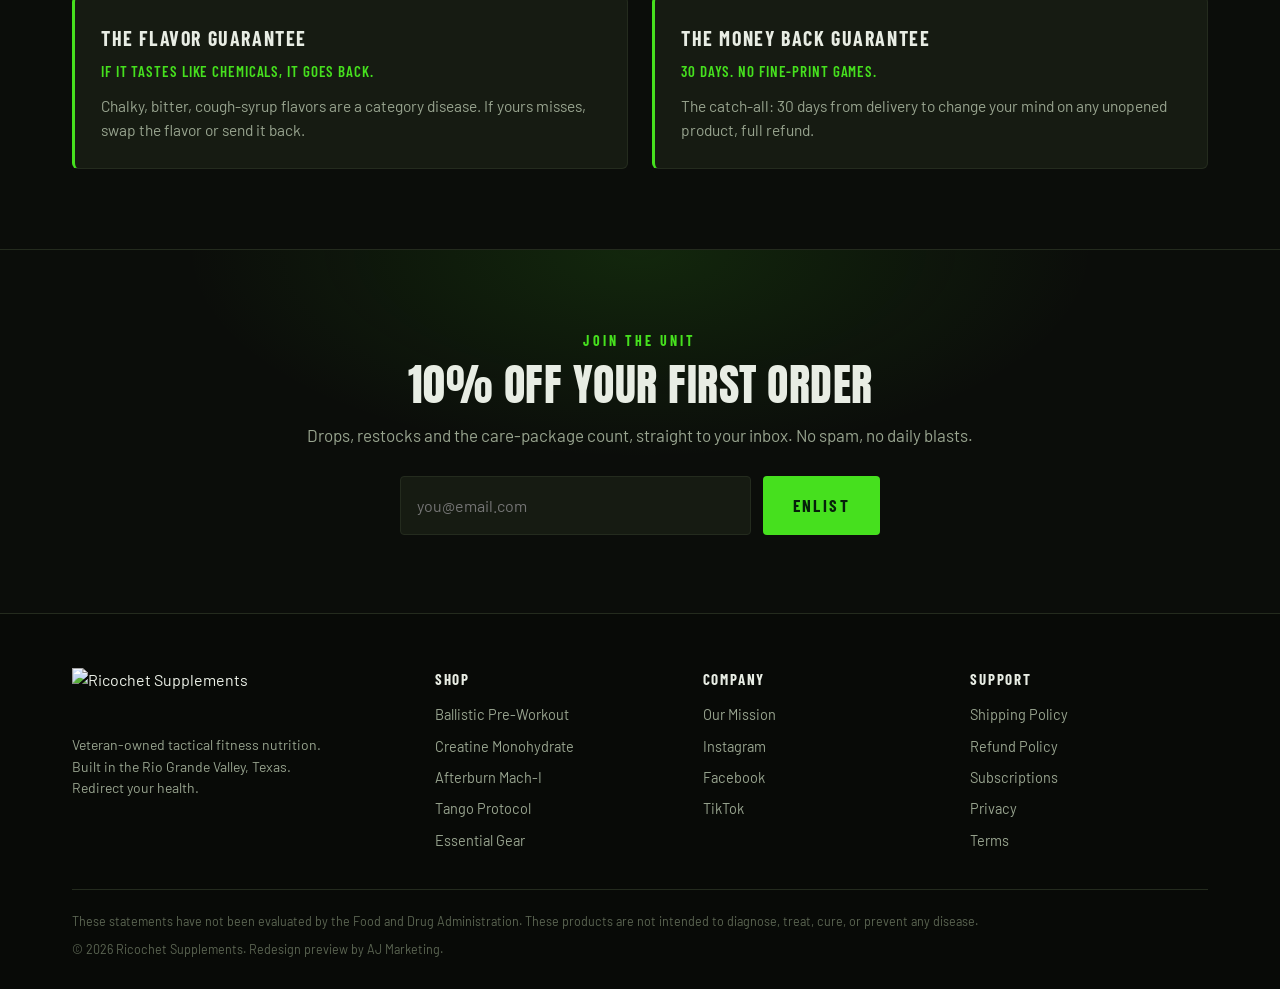
==== commit 15125571: "Fix hero class collision and product card backgrounds Co-Authored-By: Claude Fable 5 <noreply@anthro" ====
--- a/index.html
+++ b/index.html
@@ -43,12 +43,12 @@
              linear-gradient(180deg,#0D100B 0%, var(--bg) 100%)}
 .hero .wrap{display:grid;grid-template-columns:1.15fr .85fr;gap:44px;align-items:center;padding-top:72px;padding-bottom:72px}
 .hero h1{font-size:clamp(44px,6.2vw,84px);color:var(--chrome)}
-.hero h1 .g{color:var(--green)}
+.hero h1 .acc{color:var(--green)}
 .hero p.sub{margin:22px 0 30px;font-size:18.5px;color:var(--muted);max-width:52ch}
 .hero p.sub b{color:var(--txt);font-weight:600}
 .ticks{display:flex;gap:22px;flex-wrap:wrap;margin-top:26px;font-family:"Barlow Condensed";font-weight:600;letter-spacing:.1em;text-transform:uppercase;font-size:14px;color:var(--muted)}
 .ticks span::before{content:"";display:inline-block;width:8px;height:8px;background:var(--green);margin-right:9px;transform:rotate(45deg)}
-.heroCard{background:linear-gradient(160deg,#F7F9F4, #E4E9DE);border-radius:10px;padding:34px 30px;box-shadow:0 0 0 1px rgba(70,224,30,.35), 0 30px 80px rgba(0,0,0,.55), 0 0 90px rgba(70,224,30,.14);position:relative}
+.heroCard{background:#fff;border-radius:10px;padding:34px 30px;box-shadow:0 0 0 1px rgba(70,224,30,.35), 0 30px 80px rgba(0,0,0,.55), 0 0 90px rgba(70,224,30,.14);position:relative}
 .heroCard img{margin:0 auto;max-height:480px;width:auto;filter:drop-shadow(0 18px 30px rgba(0,0,0,.35))}
 .heroCard .tag{position:absolute;top:16px;left:16px;background:#0B0D0A;color:var(--green);font-family:"Barlow Condensed";font-weight:700;letter-spacing:.14em;text-transform:uppercase;font-size:12.5px;padding:7px 12px;border-radius:3px}
 @media(max-width:900px){.hero .wrap{grid-template-columns:1fr;padding-top:48px}.heroCard{max-width:440px;margin:0 auto}}
@@ -88,7 +88,7 @@
 .mission .imgSide::after{content:"";position:absolute;inset:0;background:linear-gradient(270deg,var(--panel) 0%,transparent 30%)}
 @media(max-width:900px){.mission .wrap{grid-template-columns:1fr}.mission .imgSide{min-height:300px;border-right:none}.mission .imgSide::after{background:linear-gradient(0deg,var(--panel) 0%,transparent 35%)}.mission .txt{padding:44px 0 64px}}
 .ing .wrap{padding:80px 22px;display:grid;grid-template-columns:.9fr 1.1fr;gap:54px;align-items:center}
-.ingCard{background:linear-gradient(160deg,#F7F9F4,#E4E9DE);border-radius:10px;padding:30px;box-shadow:0 0 0 1px rgba(70,224,30,.3), 0 24px 60px rgba(0,0,0,.5)}
+.ingCard{background:#fff;border-radius:10px;padding:30px;box-shadow:0 0 0 1px rgba(70,224,30,.3), 0 24px 60px rgba(0,0,0,.5)}
 .ingCard img{max-height:430px;width:auto;margin:0 auto}
 .ingList{display:flex;flex-direction:column;gap:0}
 .ingRow{display:grid;grid-template-columns:150px 1fr;gap:18px;padding:17px 0;border-bottom:1px solid var(--line)}
@@ -157,7 +157,7 @@
   <div class="wrap">
     <div>
       <span class="eyebrow">Veteran Owned &nbsp;/&nbsp; Texas Built &nbsp;/&nbsp; Full Label</span>
-      <h1>Locked in.<br>No jitters.<br><span class="g">No crash.</span></h1>
+      <h1>Locked in.<br>No jitters.<br><span class="acc">No crash.</span></h1>
       <p class="sub"><b>Ballistic Pre-Workout:</b> 6,000 mg L-Citrulline for max pumps, a 300 mg dual-source caffeine matrix for energy that holds the whole session, and every single dose printed on the label. Built by veterans. Made in the USA.</p>
       <a class="btn" href="/products/ballistic-pre-workout">Shop Ballistic &nbsp;$49.99</a>
       &nbsp;&nbsp;<a class="btn ghost" href="#inside">See what's inside</a>
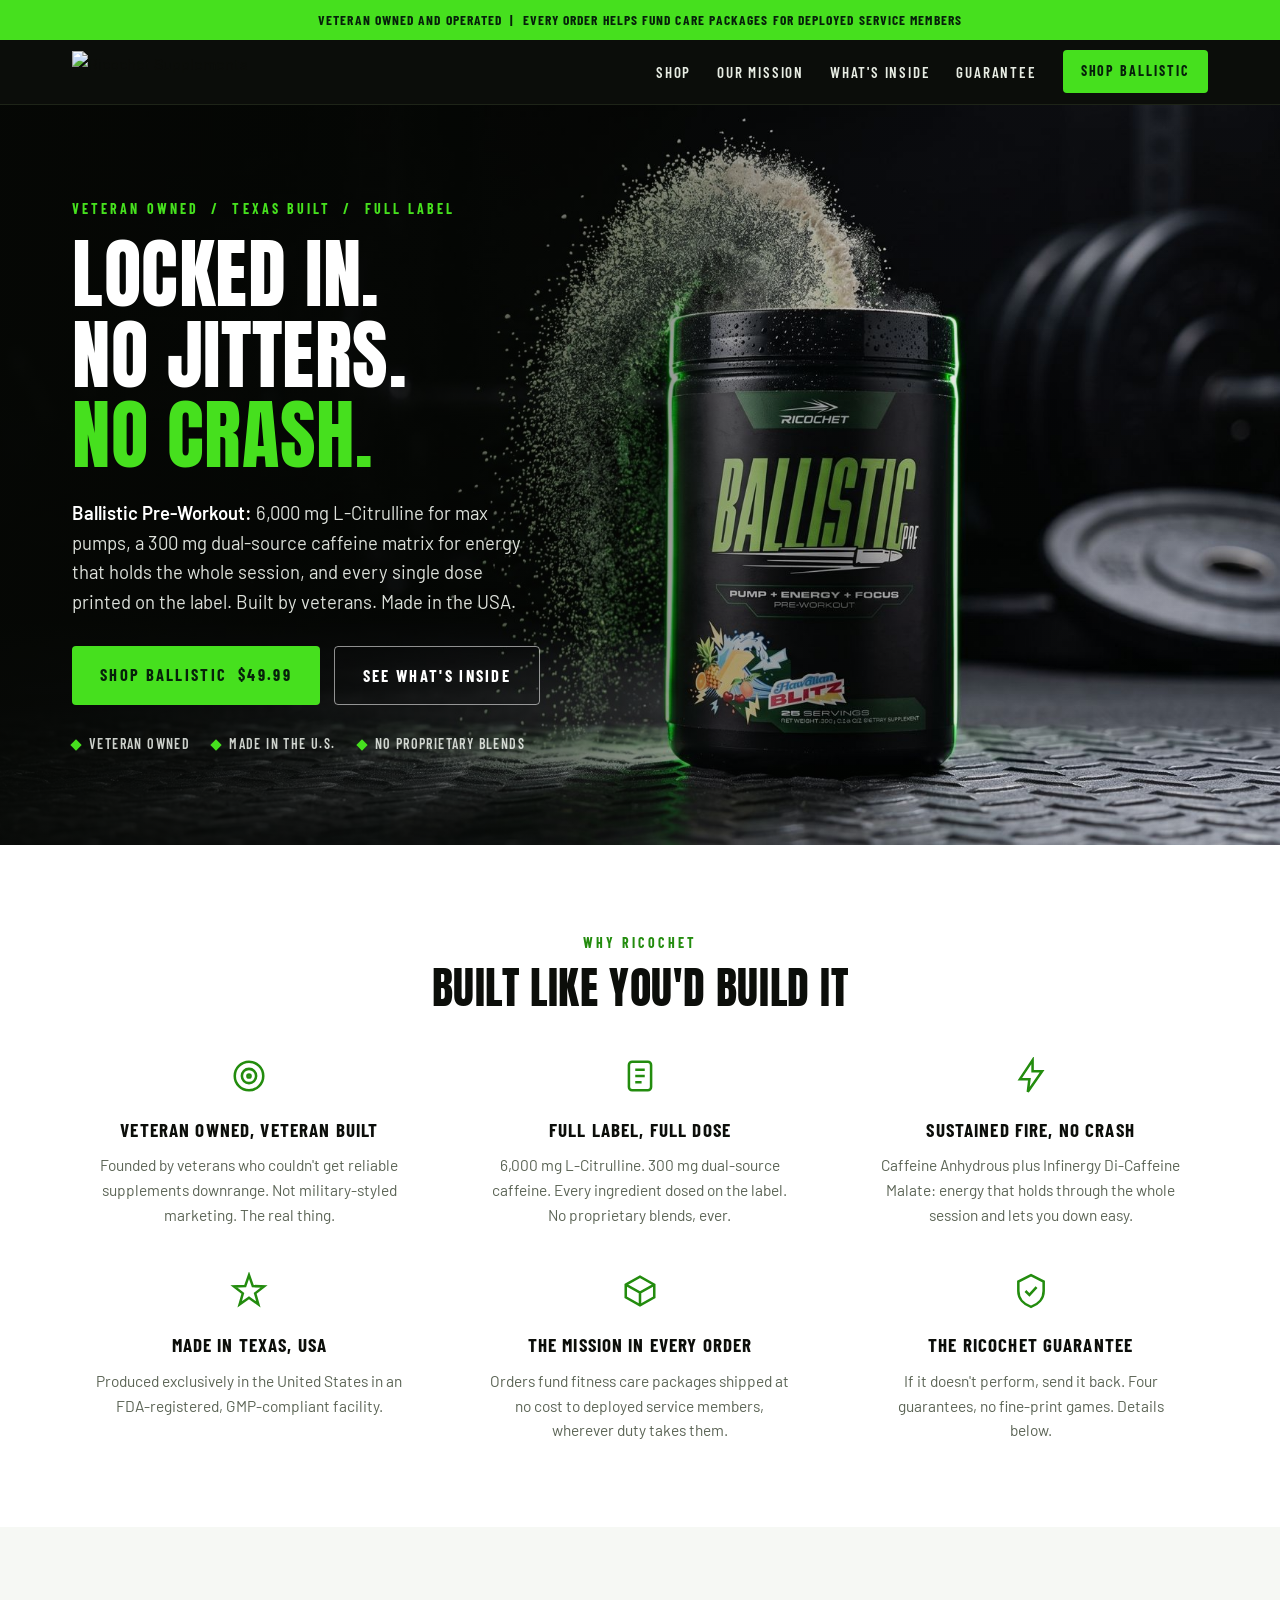
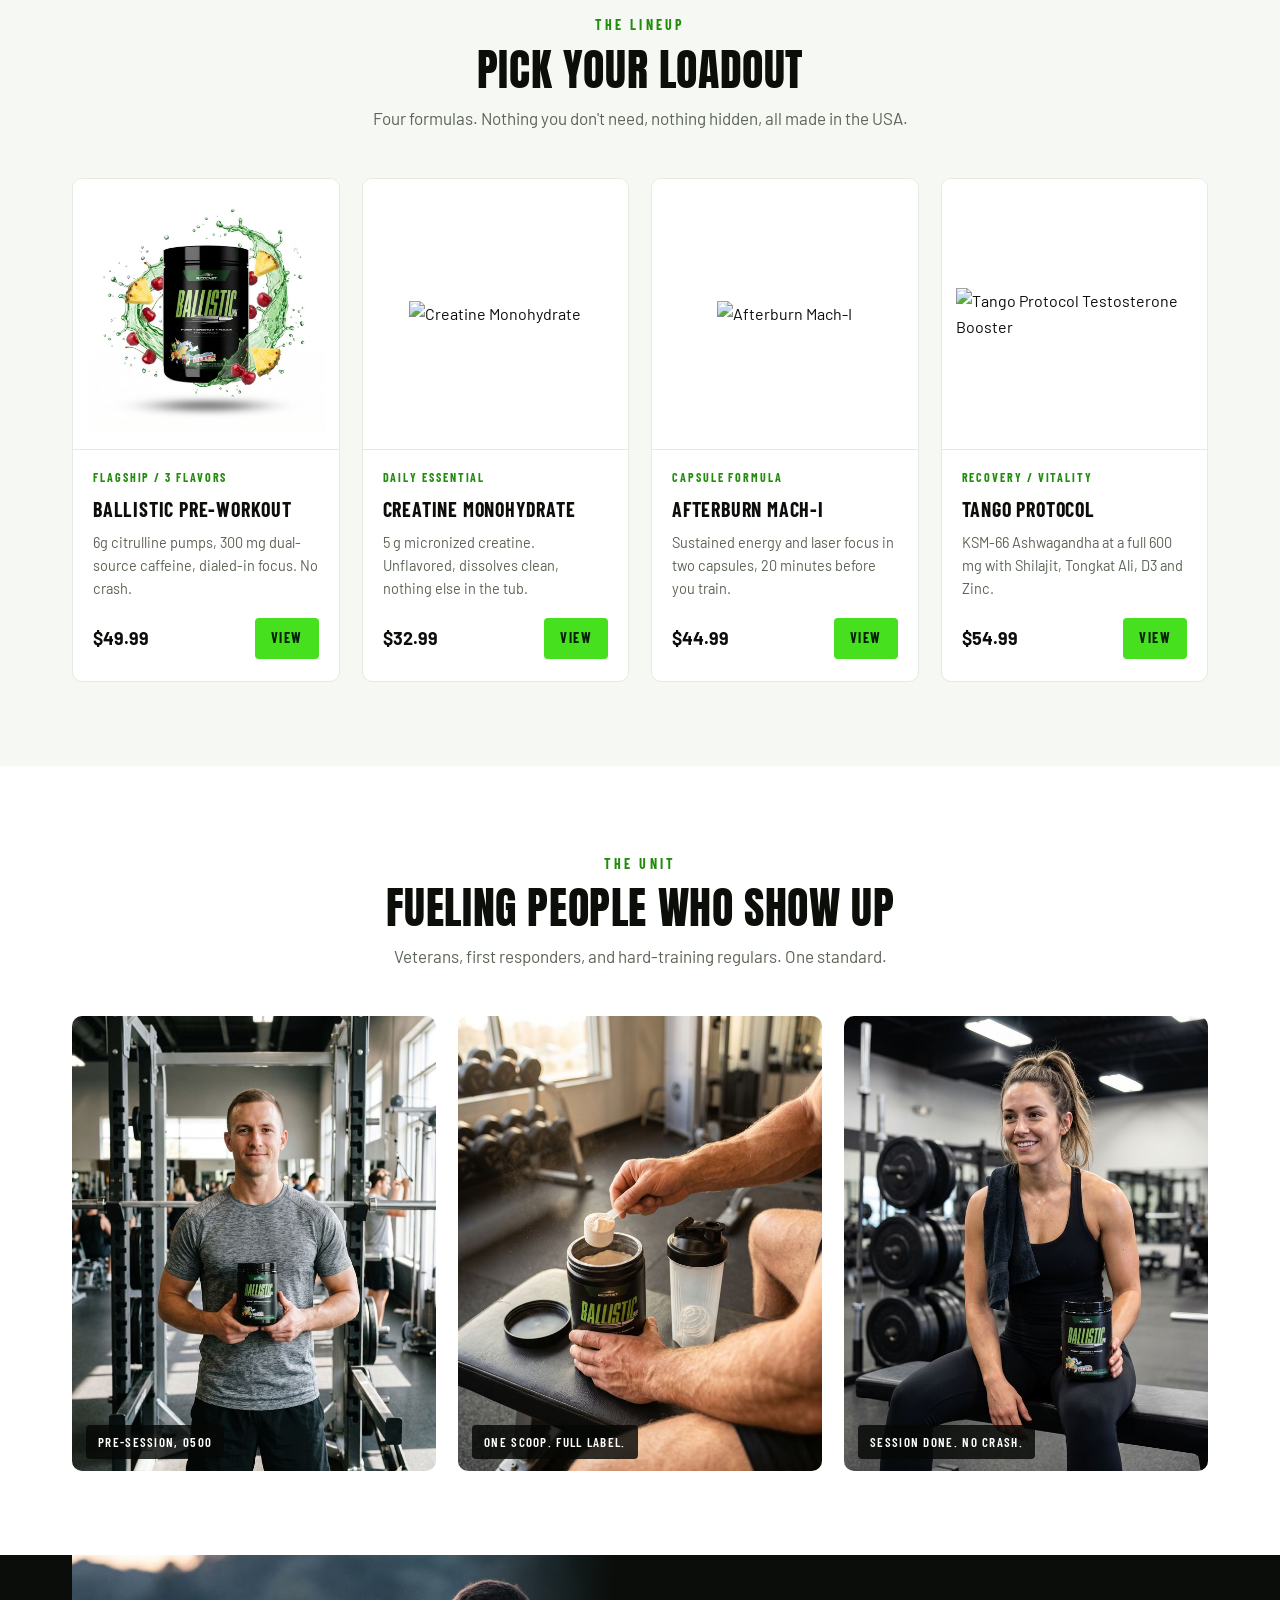
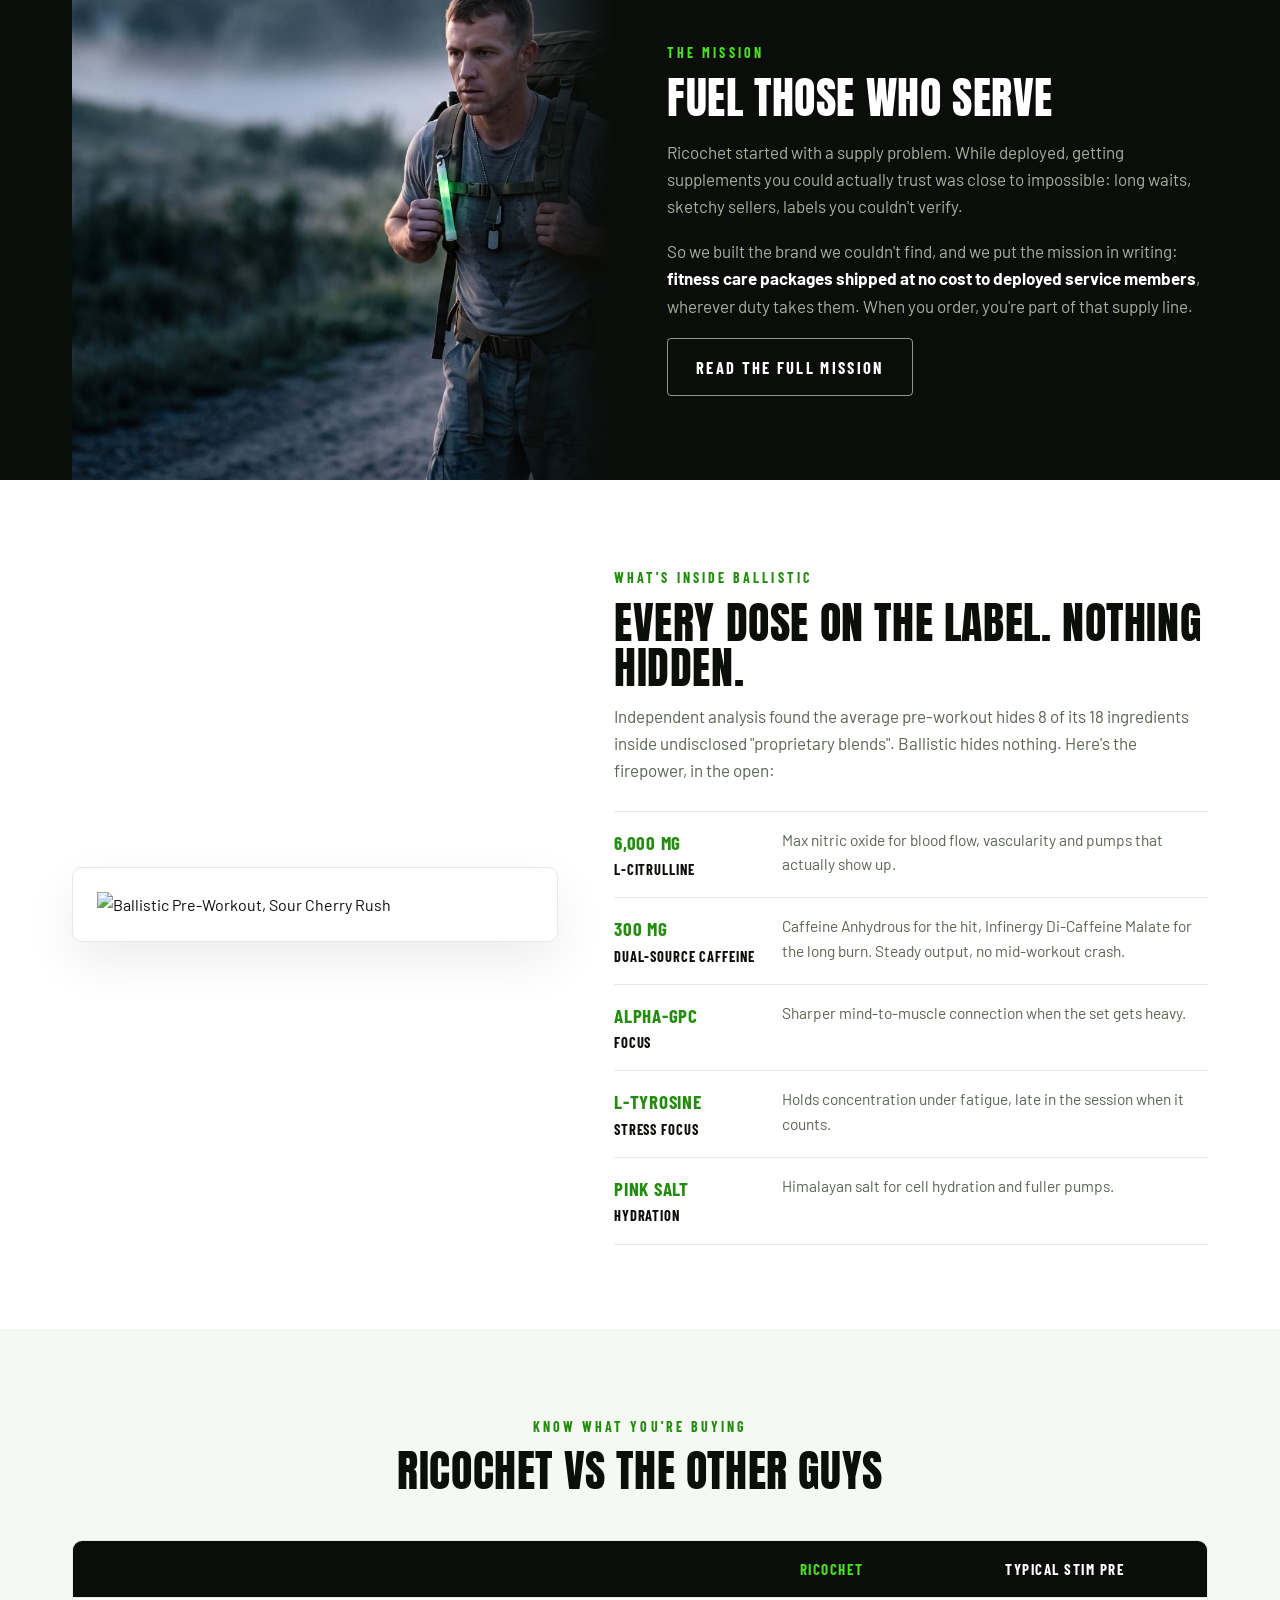
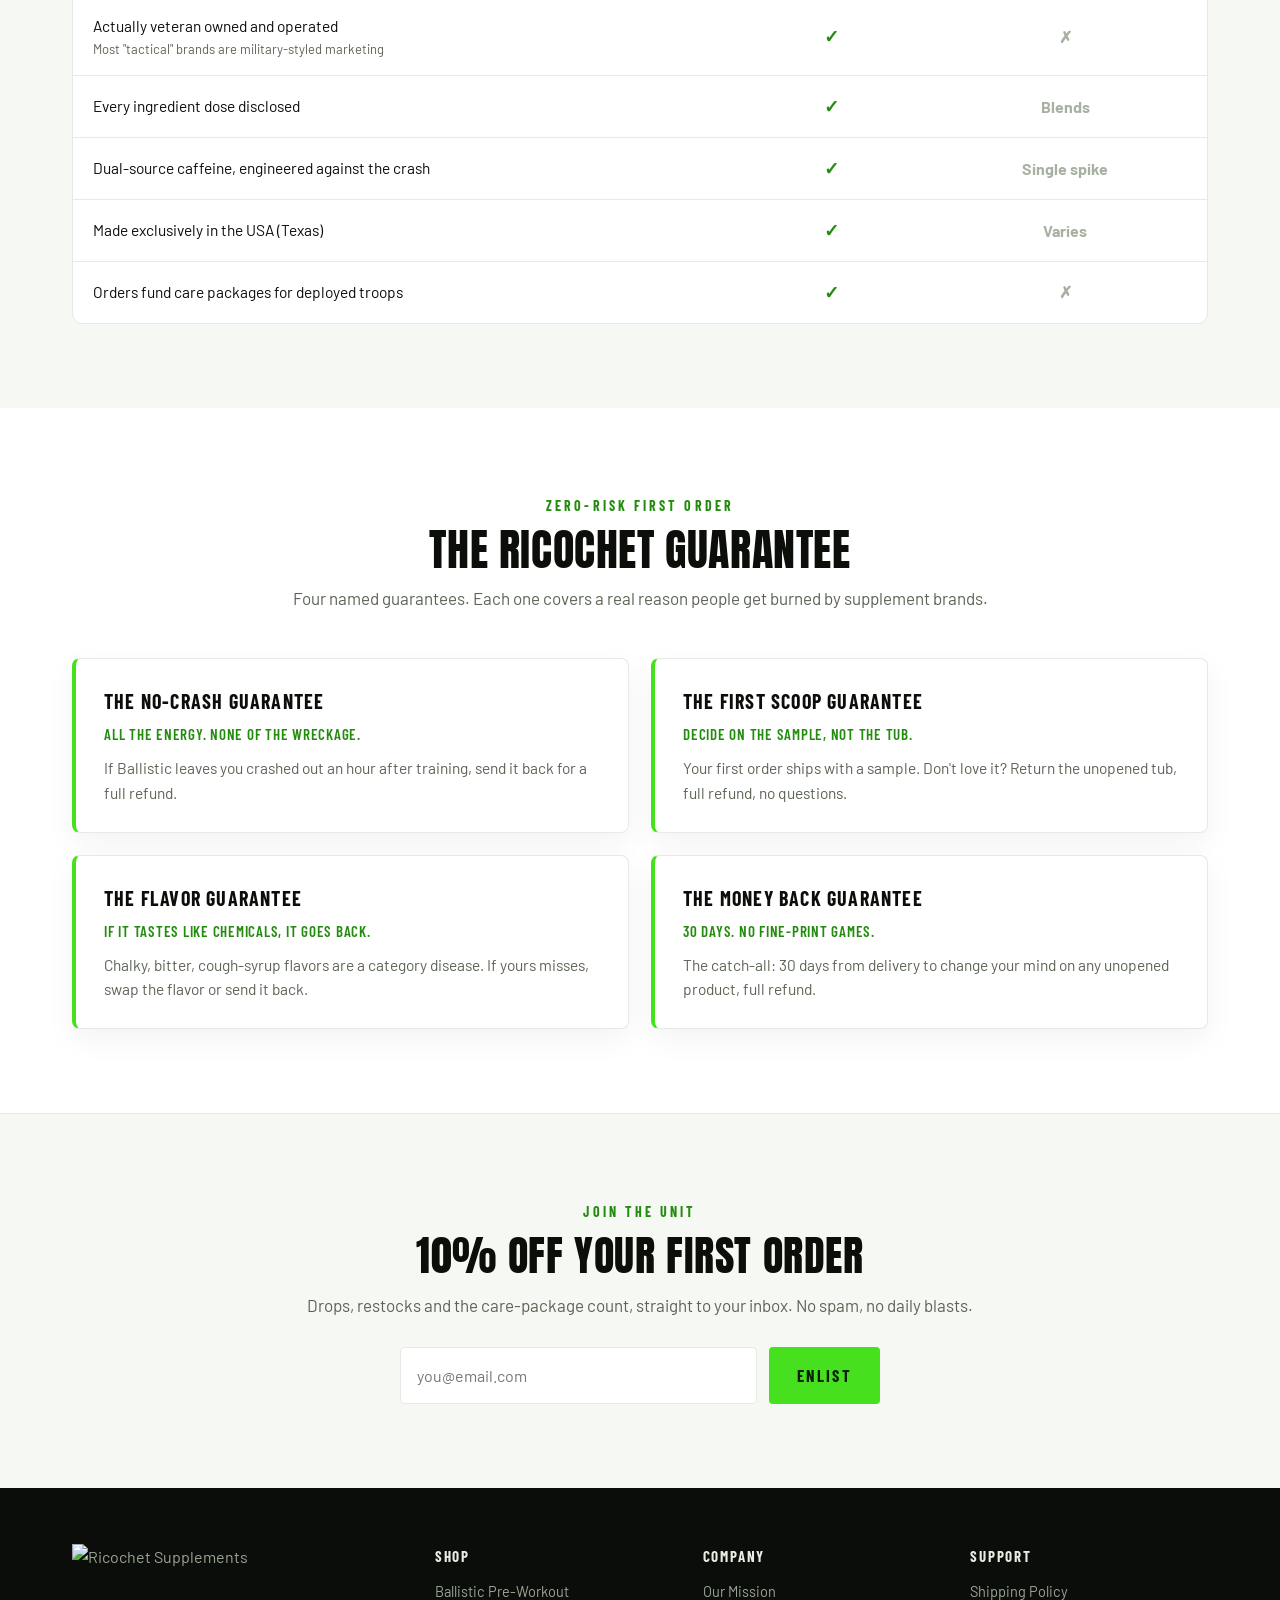
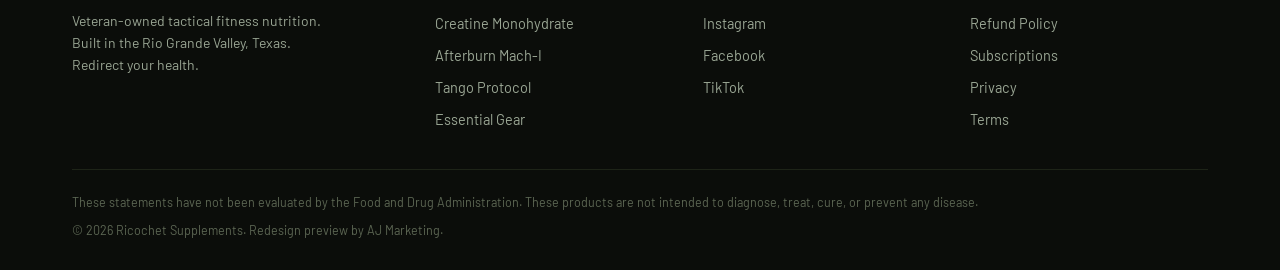
==== commit 2cc2070d: "Light theme rebuild: photo-led hero, UGC band, splash product card, Higgsfield imagery Co-Authored-B" ====
--- a/index.html
+++ b/index.html
@@ -12,127 +12,129 @@
 <link href="https://fonts.googleapis.com/css2?family=Anton&family=Barlow:wght@400;500;600;700&family=Barlow+Condensed:wght@600;700&display=swap" rel="stylesheet">
 <style>
 :root{
-  --bg:#0B0D0A; --panel:#11150E; --panel2:#161B12; --line:#242B1E;
-  --green:#46E01E; --green-dim:#2FA414; --chrome:#E8EDE4; --txt:#EDF2E9;
-  --muted:#98A48F; --well:#F4F6F1; --well-txt:#101408;
+  --bg:#FFFFFF; --soft:#F6F8F4; --ink:#0C0E0A; --muted:#5B6455; --line:#E6EAE2;
+  --green:#46E01E; --greenInk:#238C0E; --dark:#0B0D0A; --darkPanel:#11150E; --chrome:#E8EDE4;
 }
 *{margin:0;padding:0;box-sizing:border-box}
 html{scroll-behavior:smooth}
-body{background:var(--bg);color:var(--txt);font-family:Barlow,Arial,sans-serif;line-height:1.55;-webkit-font-smoothing:antialiased}
+body{background:var(--bg);color:var(--ink);font-family:Barlow,Arial,sans-serif;line-height:1.6;-webkit-font-smoothing:antialiased}
 img{max-width:100%;display:block}
 a{color:inherit;text-decoration:none}
-h1,h2,.disp{font-family:Anton,Impact,sans-serif;font-weight:400;letter-spacing:.5px;text-transform:uppercase;line-height:1.04}
+h1,h2,.disp{font-family:Anton,Impact,sans-serif;font-weight:400;letter-spacing:.6px;text-transform:uppercase;line-height:1.05}
 .wrap{max-width:1180px;margin:0 auto;padding:0 22px}
-.eyebrow{font-family:"Barlow Condensed";font-weight:700;letter-spacing:.22em;text-transform:uppercase;color:var(--green);font-size:14px}
-.btn{display:inline-block;background:var(--green);color:#06210A;font-family:"Barlow Condensed";font-weight:700;text-transform:uppercase;letter-spacing:.14em;font-size:17px;padding:16px 30px;border-radius:4px;transition:transform .12s ease, background .12s ease}
-.btn:hover{background:#5CF034;transform:translateY(-1px)}
+.eyebrow{font-family:"Barlow Condensed";font-weight:700;letter-spacing:.22em;text-transform:uppercase;color:var(--greenInk);font-size:14px}
+.btn{display:inline-block;background:var(--green);color:#06210A;font-family:"Barlow Condensed";font-weight:700;text-transform:uppercase;letter-spacing:.14em;font-size:16.5px;padding:15px 28px;border-radius:4px;transition:transform .12s ease,filter .12s ease;text-align:center}
+.btn:hover{filter:brightness(1.07);transform:translateY(-1px)}
 .btn:active{transform:scale(.97)}
-.btn.ghost{background:transparent;color:var(--txt);border:1px solid var(--line)}
-.btn.ghost:hover{border-color:var(--green);color:var(--green);background:transparent}
+.btn.ghostD{background:transparent;color:#fff;border:1.5px solid rgba(255,255,255,.55)}
+.btn.ghostD:hover{border-color:var(--green);color:var(--green)}
+.btn.ghostL{background:transparent;color:var(--ink);border:1.5px solid var(--ink)}
+.btn.ghostL:hover{border-color:var(--greenInk);color:var(--greenInk)}
 .announce{background:var(--green);color:#06210A;text-align:center;font-family:"Barlow Condensed";font-weight:700;letter-spacing:.08em;text-transform:uppercase;font-size:13.5px;padding:9px 14px}
-header{position:sticky;top:0;z-index:50;background:rgba(11,13,10,.92);backdrop-filter:blur(8px);border-bottom:1px solid var(--line)}
-.nav{display:flex;align-items:center;justify-content:space-between;height:66px}
-.nav img{height:44px;width:auto}
-.nav nav{display:flex;gap:26px;align-items:center;font-family:"Barlow Condensed";font-weight:600;letter-spacing:.12em;text-transform:uppercase;font-size:15px}
+header{position:sticky;top:0;z-index:50;background:var(--dark);border-bottom:1px solid #1E2418}
+.nav{display:flex;align-items:center;justify-content:space-between;height:64px}
+.nav img{height:42px;width:auto}
+.nav nav{display:flex;gap:26px;align-items:center;font-family:"Barlow Condensed";font-weight:600;letter-spacing:.12em;text-transform:uppercase;font-size:15px;color:var(--chrome)}
 .nav nav a:not(.btn):hover{color:var(--green)}
 .nav .btn{padding:10px 18px;font-size:14px}
 @media(max-width:760px){.nav nav a.hideM{display:none}}
-.hero{position:relative;overflow:hidden;border-bottom:1px solid var(--line);
-  background:radial-gradient(900px 480px at 78% 30%, rgba(70,224,30,.13), transparent 60%),
-             radial-gradient(700px 500px at 8% 90%, rgba(70,224,30,.05), transparent 60%),
-             linear-gradient(180deg,#0D100B 0%, var(--bg) 100%)}
-.hero .wrap{display:grid;grid-template-columns:1.15fr .85fr;gap:44px;align-items:center;padding-top:72px;padding-bottom:72px}
-.hero h1{font-size:clamp(44px,6.2vw,84px);color:var(--chrome)}
+.hero{position:relative;background:var(--dark) url('/img/hero.jpg') center right/cover no-repeat;min-height:640px;display:flex;align-items:center}
+.hero::before{content:"";position:absolute;inset:0;background:linear-gradient(90deg,rgba(6,8,5,.88) 0%,rgba(6,8,5,.55) 42%,rgba(6,8,5,.08) 75%)}
+.hero .wrap{position:relative;padding-top:90px;padding-bottom:90px;width:100%}
+.hero .eyebrow{color:var(--green)}
+.hero h1{font-size:clamp(46px,6vw,86px);color:#fff;margin-top:14px}
 .hero h1 .acc{color:var(--green)}
-.hero p.sub{margin:22px 0 30px;font-size:18.5px;color:var(--muted);max-width:52ch}
-.hero p.sub b{color:var(--txt);font-weight:600}
-.ticks{display:flex;gap:22px;flex-wrap:wrap;margin-top:26px;font-family:"Barlow Condensed";font-weight:600;letter-spacing:.1em;text-transform:uppercase;font-size:14px;color:var(--muted)}
+.hero p.sub{margin:22px 0 30px;font-size:18.5px;color:rgba(240,244,238,.92);max-width:47ch}
+.hero p.sub b{color:#fff;font-weight:600}
+.heroBtns{display:flex;gap:14px;flex-wrap:wrap}
+.ticks{display:flex;gap:22px;flex-wrap:wrap;margin-top:28px;font-family:"Barlow Condensed";font-weight:600;letter-spacing:.1em;text-transform:uppercase;font-size:14px;color:rgba(240,244,238,.85)}
 .ticks span::before{content:"";display:inline-block;width:8px;height:8px;background:var(--green);margin-right:9px;transform:rotate(45deg)}
-.heroCard{background:#fff;border-radius:10px;padding:34px 30px;box-shadow:0 0 0 1px rgba(70,224,30,.35), 0 30px 80px rgba(0,0,0,.55), 0 0 90px rgba(70,224,30,.14);position:relative}
-.heroCard img{margin:0 auto;max-height:480px;width:auto;filter:drop-shadow(0 18px 30px rgba(0,0,0,.35))}
-.heroCard .tag{position:absolute;top:16px;left:16px;background:#0B0D0A;color:var(--green);font-family:"Barlow Condensed";font-weight:700;letter-spacing:.14em;text-transform:uppercase;font-size:12.5px;padding:7px 12px;border-radius:3px}
-@media(max-width:900px){.hero .wrap{grid-template-columns:1fr;padding-top:48px}.heroCard{max-width:440px;margin:0 auto}}
-.usps{border-bottom:1px solid var(--line);background:var(--panel)}
-.usps .wrap{padding:70px 22px}
-.secHead{margin-bottom:42px}
-.secHead h2{font-size:clamp(30px,3.6vw,46px);color:var(--chrome);margin-top:10px}
-.secHead p{color:var(--muted);margin-top:12px;max-width:62ch;font-size:17px}
-.uspGrid{display:grid;grid-template-columns:repeat(3,1fr);gap:26px}
-.usp{background:var(--panel2);border:1px solid var(--line);border-radius:8px;padding:26px 24px}
-.usp svg{width:34px;height:34px;stroke:var(--green);stroke-width:1.6;fill:none;margin-bottom:16px}
-.usp h3{font-family:"Barlow Condensed";font-weight:700;letter-spacing:.08em;text-transform:uppercase;font-size:19px;margin-bottom:9px;color:var(--chrome)}
-.usp p{color:var(--muted);font-size:15.5px}
-@media(max-width:900px){.uspGrid{grid-template-columns:1fr 1fr}}
+@media(max-width:900px){.hero{min-height:560px;background-position:68% center}.hero .wrap{padding-top:64px;padding-bottom:64px}}
+section .wrap{padding-top:84px;padding-bottom:84px}
+.secHead{margin-bottom:46px}
+.secHead.center{text-align:center;max-width:720px;margin-left:auto;margin-right:auto}
+.secHead h2{font-size:clamp(30px,3.4vw,44px);color:var(--ink);margin-top:10px}
+.secHead p{color:var(--muted);margin-top:12px;font-size:17px}
+.uspGrid{display:grid;grid-template-columns:repeat(3,1fr);gap:44px 36px;text-align:center}
+.usp svg{width:38px;height:38px;stroke:var(--greenInk);stroke-width:1.6;fill:none;margin:0 auto 14px}
+.usp h3{font-family:"Barlow Condensed";font-weight:700;letter-spacing:.06em;text-transform:uppercase;font-size:19px;margin-bottom:8px}
+.usp p{color:var(--muted);font-size:15.5px;max-width:34ch;margin:0 auto}
+@media(max-width:900px){.uspGrid{grid-template-columns:1fr 1fr;gap:36px 24px}}
 @media(max-width:600px){.uspGrid{grid-template-columns:1fr}}
-.shop .wrap{padding:78px 22px}
+.shop{background:var(--soft)}
 .prodGrid{display:grid;grid-template-columns:repeat(4,1fr);gap:22px}
-.prod{background:var(--well);color:var(--well-txt);border-radius:8px;overflow:hidden;display:flex;flex-direction:column;transition:transform .15s ease, box-shadow .15s ease}
-.prod:hover{transform:translateY(-4px);box-shadow:0 16px 44px rgba(0,0,0,.5), 0 0 0 1px rgba(70,224,30,.5)}
-.prod .ph{background:#fff;padding:18px;height:250px;display:flex;align-items:center;justify-content:center}
-.prod .ph img{max-height:214px;width:auto}
-.prod .meta{padding:18px 18px 20px;display:flex;flex-direction:column;gap:6px;flex:1}
-.prod .flag{font-family:"Barlow Condensed";font-weight:700;font-size:12px;letter-spacing:.16em;text-transform:uppercase;color:var(--green-dim)}
-.prod h3{font-family:"Barlow Condensed";font-weight:700;text-transform:uppercase;letter-spacing:.05em;font-size:20px}
-.prod p{font-size:14px;color:#43503B;flex:1}
-.prod .row{display:flex;justify-content:space-between;align-items:center;margin-top:10px}
+.prod{background:#fff;border:1px solid var(--line);border-radius:10px;overflow:hidden;display:flex;flex-direction:column;transition:transform .15s ease,box-shadow .15s ease}
+.prod:hover{transform:translateY(-4px);box-shadow:0 18px 40px rgba(12,14,10,.12)}
+.prod .ph{background:#fff;height:270px;display:flex;align-items:center;justify-content:center;padding:14px}
+.prod .ph img{max-height:100%;width:auto;object-fit:contain}
+.prod .meta{padding:18px 20px 22px;display:flex;flex-direction:column;gap:6px;flex:1;border-top:1px solid var(--line)}
+.prod .flag{font-family:"Barlow Condensed";font-weight:700;font-size:12px;letter-spacing:.16em;text-transform:uppercase;color:var(--greenInk)}
+.prod h3{font-family:"Barlow Condensed";font-weight:700;text-transform:uppercase;letter-spacing:.04em;font-size:20px}
+.prod p{font-size:14.5px;color:var(--muted);flex:1}
+.prod .row{display:flex;justify-content:space-between;align-items:center;margin-top:12px}
 .prod .price{font-weight:700;font-size:18px}
-.prod .go{font-family:"Barlow Condensed";font-weight:700;letter-spacing:.1em;text-transform:uppercase;font-size:14px;color:#0B0D0A;background:var(--green);padding:9px 14px;border-radius:4px}
+.prod .go{font-family:"Barlow Condensed";font-weight:700;letter-spacing:.1em;text-transform:uppercase;font-size:14px;color:#06210A;background:var(--green);padding:9px 16px;border-radius:4px}
 @media(max-width:980px){.prodGrid{grid-template-columns:1fr 1fr}}
-@media(max-width:560px){.prodGrid{grid-template-columns:1fr}}
-.mission{border-top:1px solid var(--line);border-bottom:1px solid var(--line);background:var(--panel)}
-.mission .wrap{display:grid;grid-template-columns:1fr 1fr;gap:50px;align-items:center;padding:0 22px}
-.mission .txt{padding:80px 0}
-.mission .txt p{color:var(--muted);margin:18px 0;font-size:17px;max-width:54ch}
-.mission .txt p b{color:var(--txt)}
-.mission .imgSide{align-self:stretch;min-height:420px;background-size:cover;background-position:center;border-right:1px solid var(--line);position:relative}
-.mission .imgSide::after{content:"";position:absolute;inset:0;background:linear-gradient(270deg,var(--panel) 0%,transparent 30%)}
-@media(max-width:900px){.mission .wrap{grid-template-columns:1fr}.mission .imgSide{min-height:300px;border-right:none}.mission .imgSide::after{background:linear-gradient(0deg,var(--panel) 0%,transparent 35%)}.mission .txt{padding:44px 0 64px}}
-.ing .wrap{padding:80px 22px;display:grid;grid-template-columns:.9fr 1.1fr;gap:54px;align-items:center}
-.ingCard{background:#fff;border-radius:10px;padding:30px;box-shadow:0 0 0 1px rgba(70,224,30,.3), 0 24px 60px rgba(0,0,0,.5)}
-.ingCard img{max-height:430px;width:auto;margin:0 auto}
-.ingList{display:flex;flex-direction:column;gap:0}
-.ingRow{display:grid;grid-template-columns:150px 1fr;gap:18px;padding:17px 0;border-bottom:1px solid var(--line)}
-.ingRow:first-child{border-top:1px solid var(--line)}
-.ingRow .dose{font-family:"Barlow Condensed";font-weight:700;font-size:19px;color:var(--green);letter-spacing:.04em;text-transform:uppercase}
-.ingRow .dose small{display:block;color:var(--chrome);font-size:14.5px;letter-spacing:.08em}
+@media(max-width:560px){.prodGrid{grid-template-columns:1fr}.prod .ph{height:240px}}
+.unit .ugcGrid{display:grid;grid-template-columns:repeat(3,1fr);gap:22px}
+.ugc{position:relative;border-radius:10px;overflow:hidden;aspect-ratio:4/5;background:var(--soft)}
+.ugc img{width:100%;height:100%;object-fit:cover;transition:transform .3s ease}
+.ugc:hover img{transform:scale(1.03)}
+.ugc span{position:absolute;left:14px;bottom:12px;background:rgba(6,8,5,.82);color:#fff;font-family:"Barlow Condensed";font-weight:600;letter-spacing:.1em;text-transform:uppercase;font-size:13px;padding:7px 12px;border-radius:4px}
+@media(max-width:760px){.unit .ugcGrid{grid-template-columns:1fr;max-width:420px;margin:0 auto}}
+.mission{background:var(--dark);color:var(--chrome)}
+.mission .wrap{display:grid;grid-template-columns:1fr 1fr;gap:54px;align-items:center;padding-top:0;padding-bottom:0}
+.mission .txt{padding:84px 0}
+.mission .txt h2{color:#fff}
+.mission .txt .eyebrow{color:var(--green)}
+.mission .txt p{color:#A7B1A0;margin:18px 0;font-size:17px;max-width:54ch}
+.mission .txt p b{color:#fff}
+.mission .imgSide{align-self:stretch;min-height:440px;background:url('/img/mission.jpg') center/cover no-repeat;position:relative}
+.mission .imgSide::after{content:"";position:absolute;inset:0;background:linear-gradient(270deg,var(--dark) 0%,transparent 30%)}
+@media(max-width:900px){.mission .wrap{grid-template-columns:1fr}.mission .imgSide{min-height:300px}.mission .imgSide::after{background:linear-gradient(0deg,var(--dark) 0%,transparent 35%)}.mission .txt{padding:48px 0 68px}}
+.ing .wrap{display:grid;grid-template-columns:.9fr 1.1fr;gap:56px;align-items:center}
+.ingCard{border:1px solid var(--line);border-radius:10px;background:#fff;padding:24px;box-shadow:0 20px 50px rgba(12,14,10,.07)}
+.ingCard img{max-height:440px;width:auto;margin:0 auto}
+.ingRow{display:grid;grid-template-columns:150px 1fr;gap:18px;padding:16px 0;border-bottom:1px solid var(--line)}
+.ingRow:first-of-type{border-top:1px solid var(--line)}
+.ingRow .dose{font-family:"Barlow Condensed";font-weight:700;font-size:19px;color:var(--greenInk);letter-spacing:.04em;text-transform:uppercase}
+.ingRow .dose small{display:block;color:var(--ink);font-size:14.5px;letter-spacing:.06em}
 .ingRow p{color:var(--muted);font-size:15.5px}
-@media(max-width:900px){.ing .wrap{grid-template-columns:1fr}.ingCard{max-width:420px;margin:0 auto}.ingRow{grid-template-columns:130px 1fr}}
-.vs{background:var(--panel);border-top:1px solid var(--line);border-bottom:1px solid var(--line)}
-.vs .wrap{padding:78px 22px}
-.vsTableWrap{overflow-x:auto}
-table.cmp{width:100%;border-collapse:collapse;min-width:560px}
-table.cmp th,table.cmp td{padding:15px 16px;border-bottom:1px solid var(--line);text-align:left;font-size:15.5px}
-table.cmp th{font-family:"Barlow Condensed";font-weight:700;text-transform:uppercase;letter-spacing:.1em;font-size:16px}
+@media(max-width:900px){.ing .wrap{grid-template-columns:1fr}.ingCard{max-width:420px;margin:0 auto}.ingRow{grid-template-columns:128px 1fr}}
+.vs{background:var(--soft)}
+.vsTableWrap{overflow-x:auto;background:#fff;border:1px solid var(--line);border-radius:10px}
+table.cmp{width:100%;border-collapse:collapse;min-width:600px}
+table.cmp th,table.cmp td{padding:16px 20px;border-bottom:1px solid var(--line);text-align:left;font-size:15.5px}
+table.cmp tr:last-child td{border-bottom:none}
+table.cmp th{font-family:"Barlow Condensed";font-weight:700;text-transform:uppercase;letter-spacing:.1em;font-size:15px;background:var(--dark);color:#fff}
 table.cmp th.rc{color:var(--green)}
-table.cmp td.c{text-align:center;font-weight:700}
-table.cmp .yes{color:var(--green);font-size:18px}
-table.cmp .no{color:#5C6653;font-size:18px}
-table.cmp td:first-child{color:var(--txt)}
+table.cmp td.c,table.cmp th.c{text-align:center}
+table.cmp td.c{font-weight:700}
+table.cmp .yes{color:var(--greenInk);font-size:18px}
+table.cmp .no{color:#A8B0A2;font-size:16px}
 table.cmp td small{display:block;color:var(--muted);font-weight:400;font-size:13px}
-.gtee .wrap{padding:80px 22px}
-.gGrid{display:grid;grid-template-columns:repeat(2,1fr);gap:24px}
-.g{background:var(--panel2);border:1px solid var(--line);border-left:3px solid var(--green);border-radius:6px;padding:26px 26px}
-.g h3{font-family:"Barlow Condensed";font-weight:700;letter-spacing:.08em;text-transform:uppercase;font-size:20px;color:var(--chrome)}
-.g .hook{color:var(--green);font-family:"Barlow Condensed";font-weight:600;letter-spacing:.06em;text-transform:uppercase;font-size:15px;margin:6px 0 10px}
+.gGrid{display:grid;grid-template-columns:repeat(2,1fr);gap:22px}
+.g{background:#fff;border:1px solid var(--line);border-left:4px solid var(--green);border-radius:8px;padding:26px 28px;box-shadow:0 10px 30px rgba(12,14,10,.05)}
+.g h3{font-family:"Barlow Condensed";font-weight:700;letter-spacing:.06em;text-transform:uppercase;font-size:20px}
+.g .hook{color:var(--greenInk);font-family:"Barlow Condensed";font-weight:600;letter-spacing:.05em;text-transform:uppercase;font-size:15px;margin:5px 0 10px}
 .g p{color:var(--muted);font-size:15.5px}
 @media(max-width:760px){.gGrid{grid-template-columns:1fr}}
-.join{border-top:1px solid var(--line);background:
-  radial-gradient(700px 320px at 50% 0%, rgba(70,224,30,.12), transparent 65%), var(--bg)}
-.join .wrap{padding:78px 22px;text-align:center;max-width:760px}
+.join{background:var(--soft);border-top:1px solid var(--line)}
+.join .wrap{text-align:center;max-width:720px}
 .join p{color:var(--muted);margin:14px 0 28px;font-size:17px}
 .joinForm{display:flex;gap:12px;max-width:480px;margin:0 auto}
-.joinForm input{flex:1;background:var(--panel2);border:1px solid var(--line);border-radius:4px;color:var(--txt);padding:15px 16px;font-family:Barlow;font-size:16px}
-.joinForm input:focus{outline:none;border-color:var(--green)}
+.joinForm input{flex:1;background:#fff;border:1px solid var(--line);border-radius:4px;color:var(--ink);padding:15px 16px;font-family:Barlow;font-size:16px}
+.joinForm input:focus{outline:none;border-color:var(--greenInk)}
 @media(max-width:560px){.joinForm{flex-direction:column}}
-footer{border-top:1px solid var(--line);background:#080A07}
-footer .wrap{padding:54px 22px 30px}
+footer{background:var(--dark);color:#9AA694}
+footer .wrap{padding:56px 22px 30px}
 .fGrid{display:grid;grid-template-columns:1.4fr 1fr 1fr 1fr;gap:30px;margin-bottom:38px}
 .fGrid img{height:52px;width:auto;margin-bottom:14px}
-.fGrid p{color:var(--muted);font-size:14px;max-width:34ch}
+.fGrid p{font-size:14px;max-width:34ch}
 .fGrid h4{font-family:"Barlow Condensed";font-weight:700;letter-spacing:.12em;text-transform:uppercase;font-size:15px;margin-bottom:12px;color:var(--chrome)}
-.fGrid ul{list-style:none;display:flex;flex-direction:column;gap:9px;font-size:14.5px;color:var(--muted)}
+.fGrid ul{list-style:none;display:flex;flex-direction:column;gap:9px;font-size:14.5px}
 .fGrid ul a:hover{color:var(--green)}
-.legal{border-top:1px solid var(--line);padding-top:22px;color:#5C6653;font-size:12.5px;display:flex;flex-direction:column;gap:8px}
+.legal{border-top:1px solid #1E2418;padding-top:22px;color:#5C6653;font-size:12.5px;display:flex;flex-direction:column;gap:8px}
 @media(max-width:820px){.fGrid{grid-template-columns:1fr 1fr}}
 </style>
 </head>
@@ -155,24 +157,20 @@
 
 <section class="hero">
   <div class="wrap">
-    <div>
-      <span class="eyebrow">Veteran Owned &nbsp;/&nbsp; Texas Built &nbsp;/&nbsp; Full Label</span>
-      <h1>Locked in.<br>No jitters.<br><span class="acc">No crash.</span></h1>
-      <p class="sub"><b>Ballistic Pre-Workout:</b> 6,000 mg L-Citrulline for max pumps, a 300 mg dual-source caffeine matrix for energy that holds the whole session, and every single dose printed on the label. Built by veterans. Made in the USA.</p>
+    <span class="eyebrow">Veteran Owned &nbsp;/&nbsp; Texas Built &nbsp;/&nbsp; Full Label</span>
+    <h1>Locked in.<br>No jitters.<br><span class="acc">No crash.</span></h1>
+    <p class="sub"><b>Ballistic Pre-Workout:</b> 6,000 mg L-Citrulline for max pumps, a 300 mg dual-source caffeine matrix for energy that holds the whole session, and every single dose printed on the label. Built by veterans. Made in the USA.</p>
+    <div class="heroBtns">
       <a class="btn" href="/products/ballistic-pre-workout">Shop Ballistic &nbsp;$49.99</a>
-      &nbsp;&nbsp;<a class="btn ghost" href="#inside">See what's inside</a>
-      <div class="ticks"><span>Veteran Owned</span><span>Made in the U.S.</span><span>No Proprietary Blends</span></div>
-    </div>
-    <div class="heroCard">
-      <span class="tag">Flagship</span>
-      <img src="https://cdn.shopify.com/s/files/1/0801/6933/7062/files/IMG-4836.png?v=1779076086&width=800" alt="Ricochet Ballistic Pre-Workout tub">
-    </div>
+      <a class="btn ghostD" href="#inside">See what's inside</a>
+    </div>
+    <div class="ticks"><span>Veteran Owned</span><span>Made in the U.S.</span><span>No Proprietary Blends</span></div>
   </div>
 </section>
 
 <section class="usps">
   <div class="wrap">
-    <div class="secHead">
+    <div class="secHead center">
       <span class="eyebrow">Why Ricochet</span>
       <h2>Built like you'd build it</h2>
     </div>
@@ -213,14 +211,14 @@
 
 <section class="shop" id="shop">
   <div class="wrap">
-    <div class="secHead">
+    <div class="secHead center">
       <span class="eyebrow">The Lineup</span>
       <h2>Pick your loadout</h2>
       <p>Four formulas. Nothing you don't need, nothing hidden, all made in the USA.</p>
     </div>
     <div class="prodGrid">
       <a class="prod" href="/products/ballistic-pre-workout">
-        <div class="ph"><img src="https://cdn.shopify.com/s/files/1/0801/6933/7062/files/IMG-4836.png?v=1779076086&width=500" alt="Ballistic Pre-Workout"></div>
+        <div class="ph"><img src="/img/ballistic-card.jpg" alt="Ballistic Pre-Workout"></div>
         <div class="meta">
           <span class="flag">Flagship / 3 Flavors</span>
           <h3>Ballistic Pre-Workout</h3>
@@ -259,15 +257,30 @@
   </div>
 </section>
 
+<section class="unit">
+  <div class="wrap">
+    <div class="secHead center">
+      <span class="eyebrow">The Unit</span>
+      <h2>Fueling people who show up</h2>
+      <p>Veterans, first responders, and hard-training regulars. One standard.</p>
+    </div>
+    <div class="ugcGrid">
+      <div class="ugc"><img src="/img/ugc-1.jpg" alt="Athlete holding Ballistic Pre-Workout in the gym"><span>Pre-session, 0500</span></div>
+      <div class="ugc"><img src="/img/ugc-2.jpg" alt="Scooping Ballistic Pre-Workout into a shaker"><span>One scoop. Full label.</span></div>
+      <div class="ugc"><img src="/img/ugc-3.jpg" alt="Athlete with Ballistic Pre-Workout after training"><span>Session done. No crash.</span></div>
+    </div>
+  </div>
+</section>
+
 <section class="mission" id="mission">
   <div class="wrap">
-    <div class="imgSide" id="missionImg" style="background-image:url('/img/mission.jpg')"></div>
+    <div class="imgSide"></div>
     <div class="txt">
       <span class="eyebrow">The Mission</span>
-      <h2 class="disp" style="font-size:clamp(30px,3.6vw,46px);color:var(--chrome);margin-top:10px">Fuel those who serve</h2>
+      <h2 class="disp" style="font-size:clamp(30px,3.4vw,44px);margin-top:10px">Fuel those who serve</h2>
       <p>Ricochet started with a supply problem. While deployed, getting supplements you could actually trust was close to impossible: long waits, sketchy sellers, labels you couldn't verify.</p>
       <p>So we built the brand we couldn't find, and we put the mission in writing: <b>fitness care packages shipped at no cost to deployed service members</b>, wherever duty takes them. When you order, you're part of that supply line.</p>
-      <a class="btn ghost" href="/pages/our-mission">Read the full mission</a>
+      <a class="btn ghostD" href="/pages/our-mission">Read the full mission</a>
     </div>
   </div>
 </section>
@@ -294,7 +307,7 @@
 
 <section class="vs">
   <div class="wrap">
-    <div class="secHead">
+    <div class="secHead center">
       <span class="eyebrow">Know What You're Buying</span>
       <h2>Ricochet vs the other guys</h2>
     </div>
@@ -313,7 +326,7 @@
 
 <section class="gtee" id="guarantee">
   <div class="wrap">
-    <div class="secHead">
+    <div class="secHead center">
       <span class="eyebrow">Zero-Risk First Order</span>
       <h2>The Ricochet Guarantee</h2>
       <p>Four named guarantees. Each one covers a real reason people get burned by supplement brands.</p>
@@ -330,7 +343,7 @@
 <section class="join">
   <div class="wrap">
     <span class="eyebrow">Join the Unit</span>
-    <h2 class="disp" style="font-size:clamp(30px,3.6vw,44px);color:var(--chrome);margin-top:10px">10% off your first order</h2>
+    <h2 class="disp" style="font-size:clamp(30px,3.4vw,42px);margin-top:10px">10% off your first order</h2>
     <p>Drops, restocks and the care-package count, straight to your inbox. No spam, no daily blasts.</p>
     <div class="joinForm"><input type="email" placeholder="you@email.com" aria-label="Email address"><a class="btn" href="/">Enlist</a></div>
   </div>
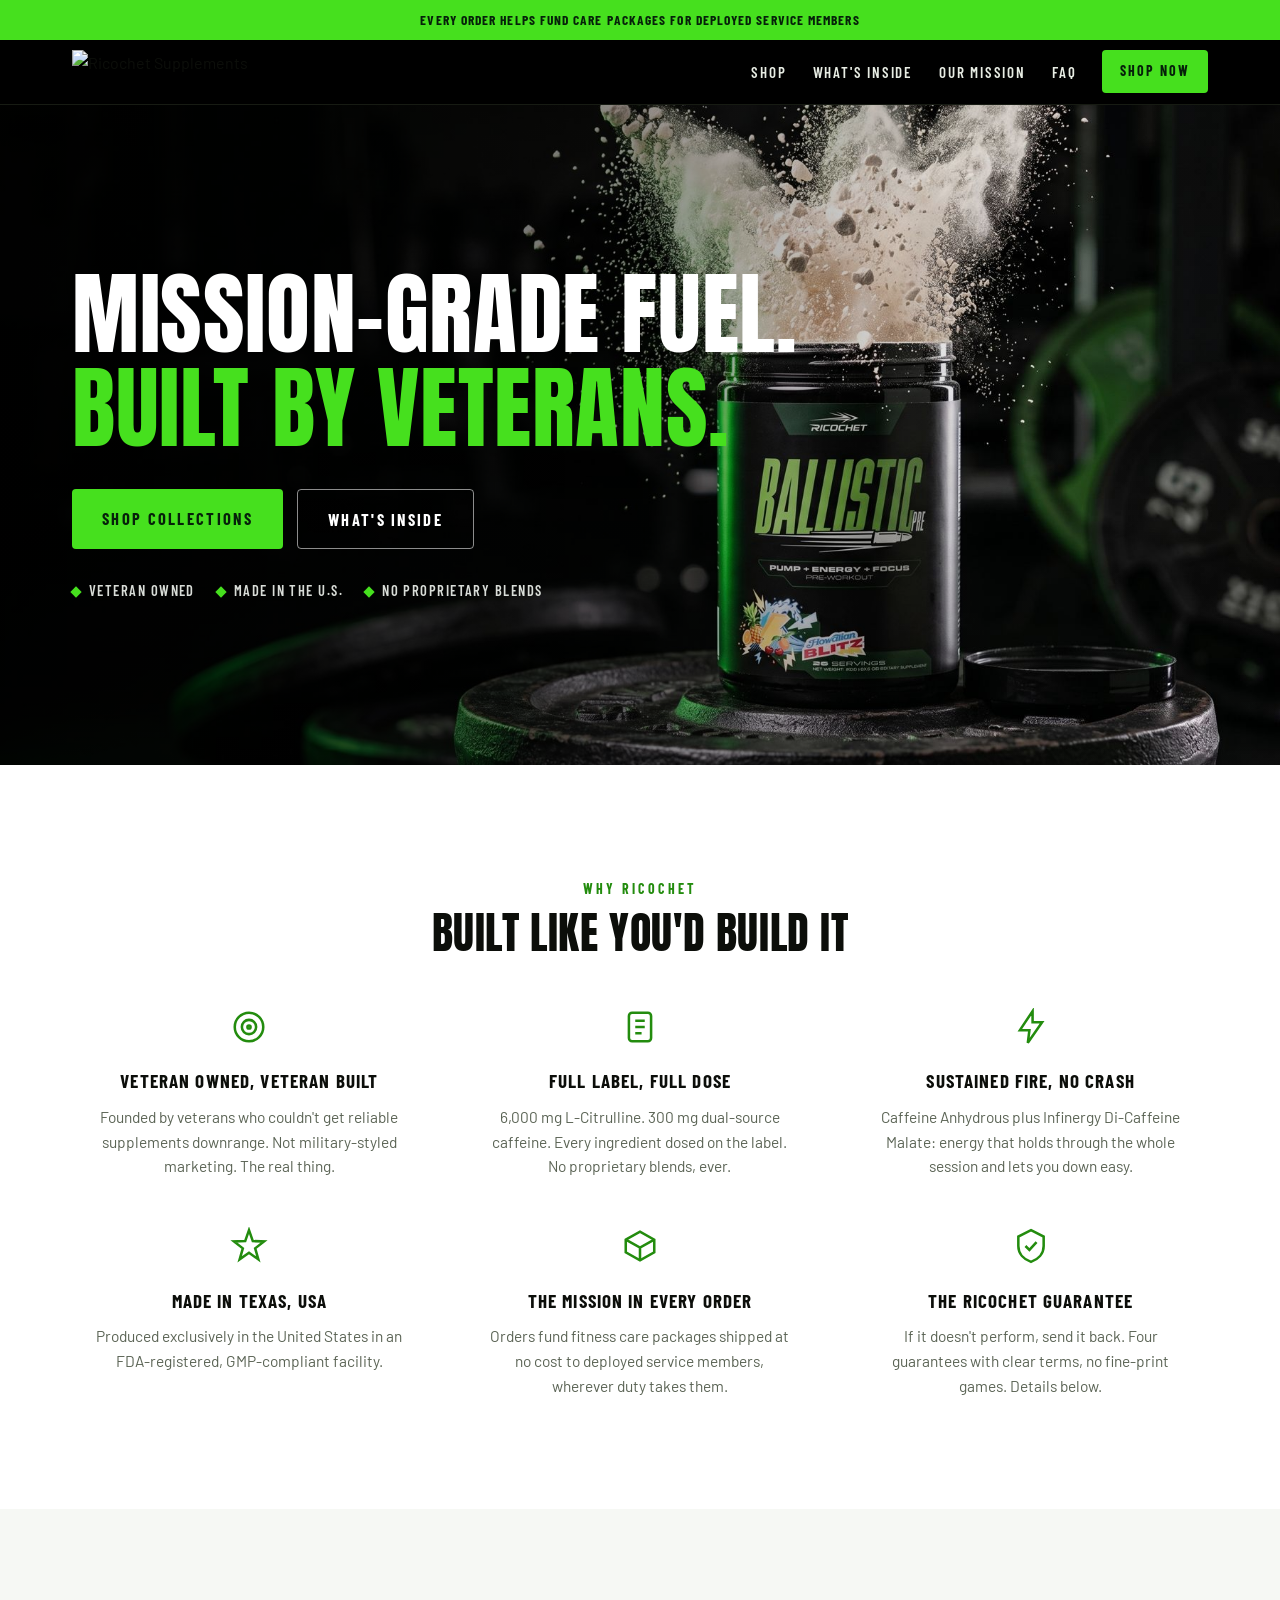
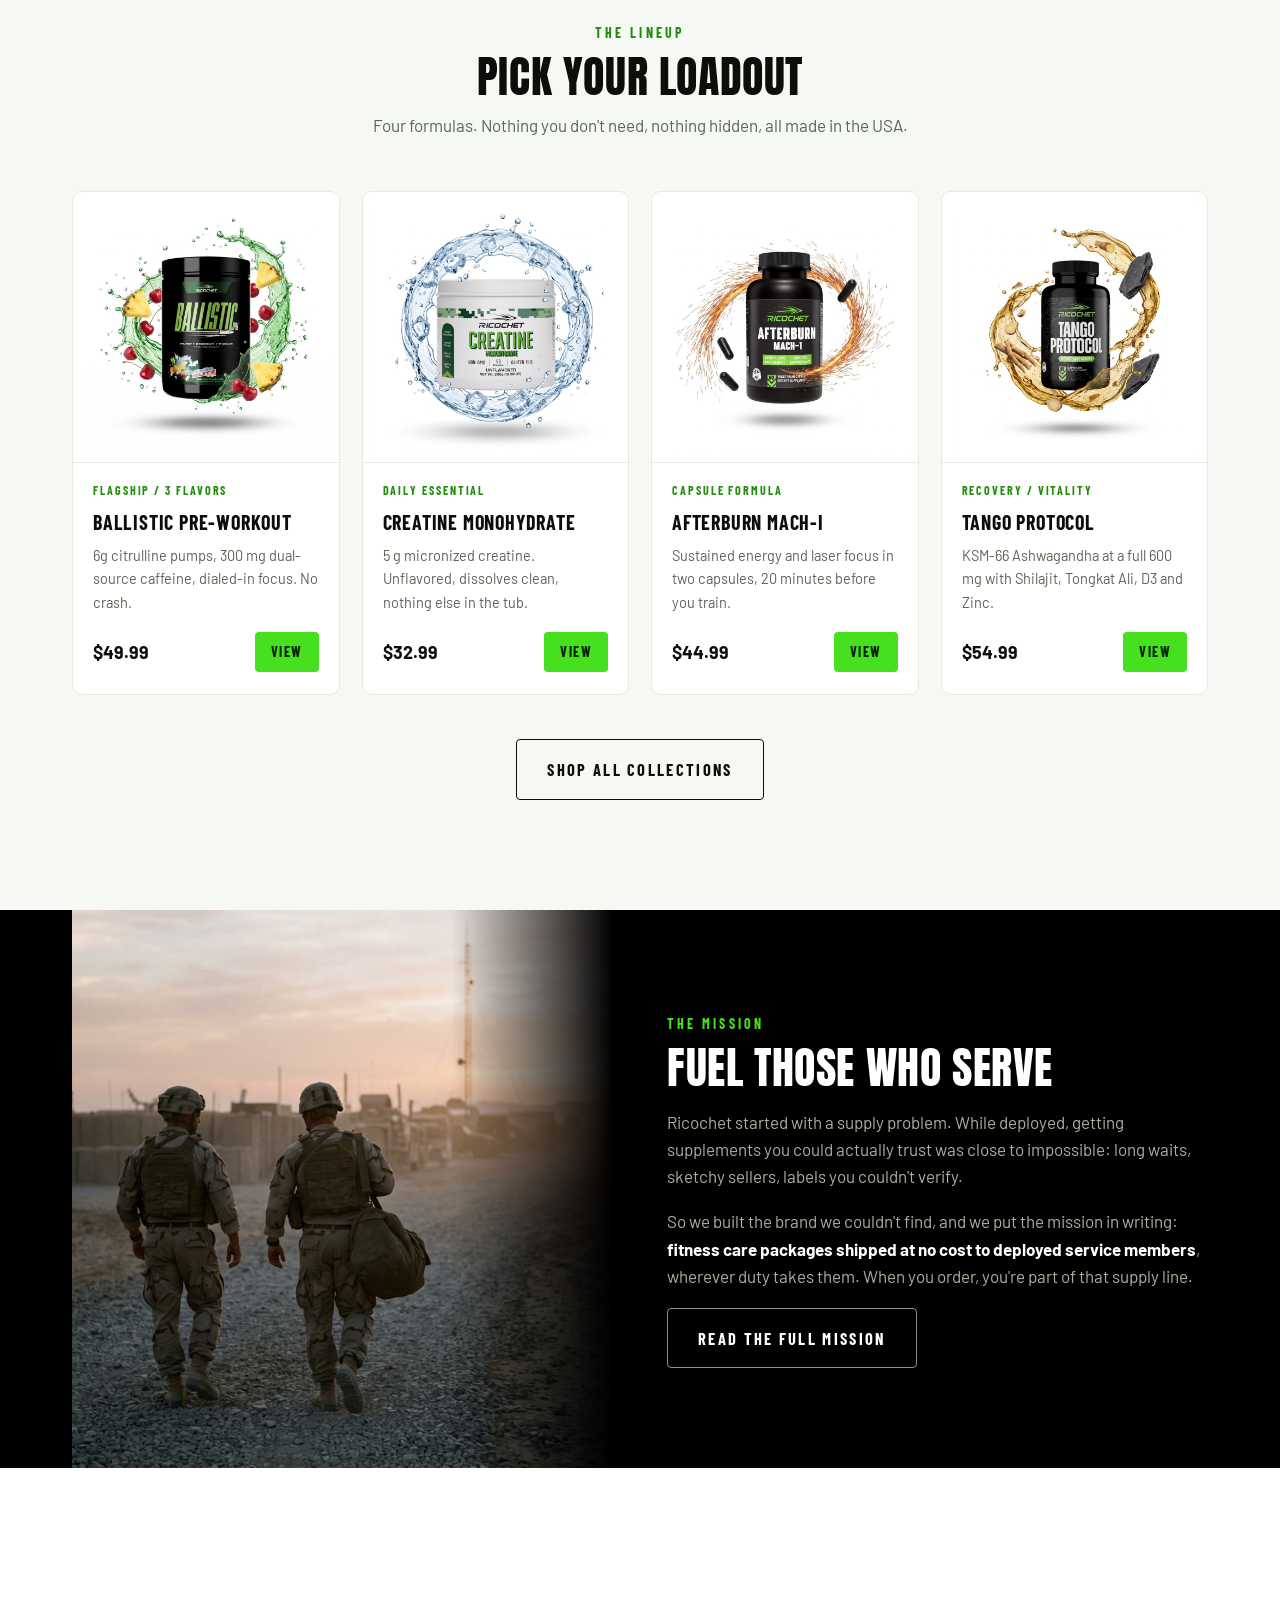
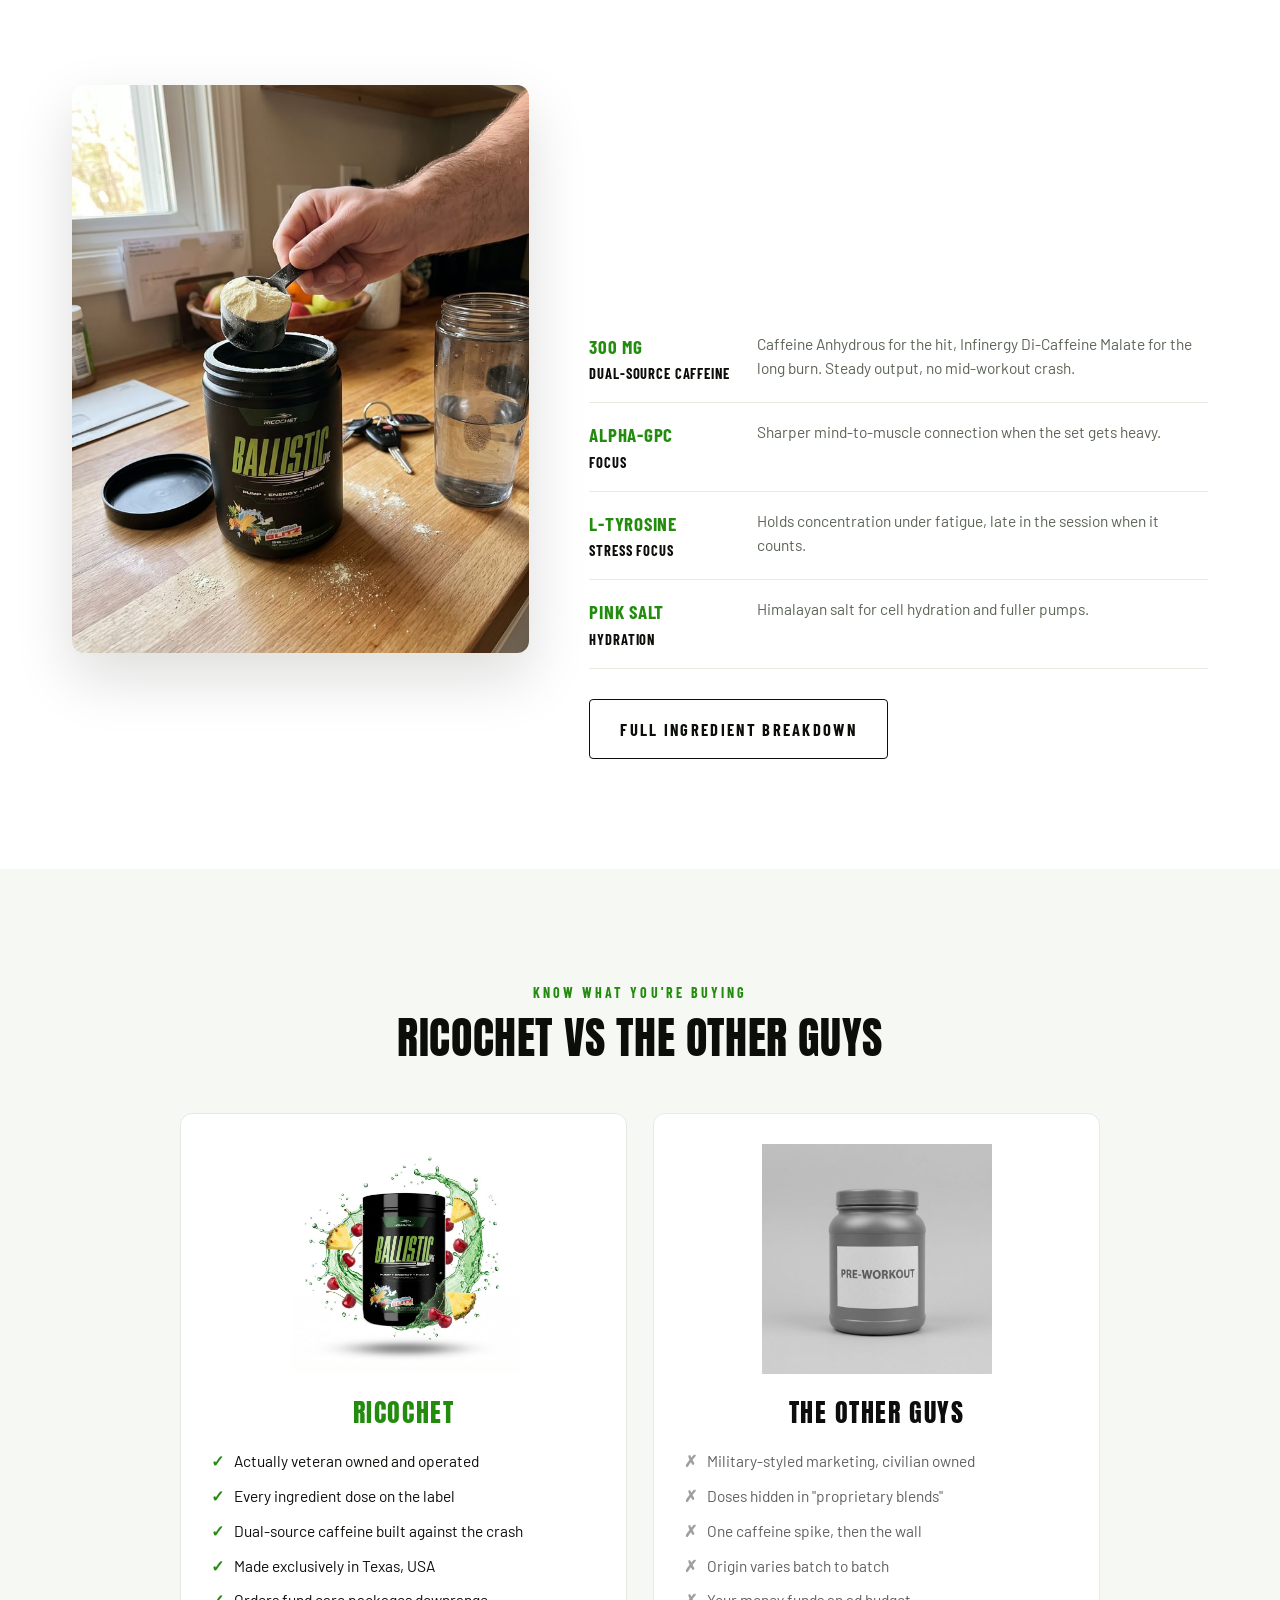
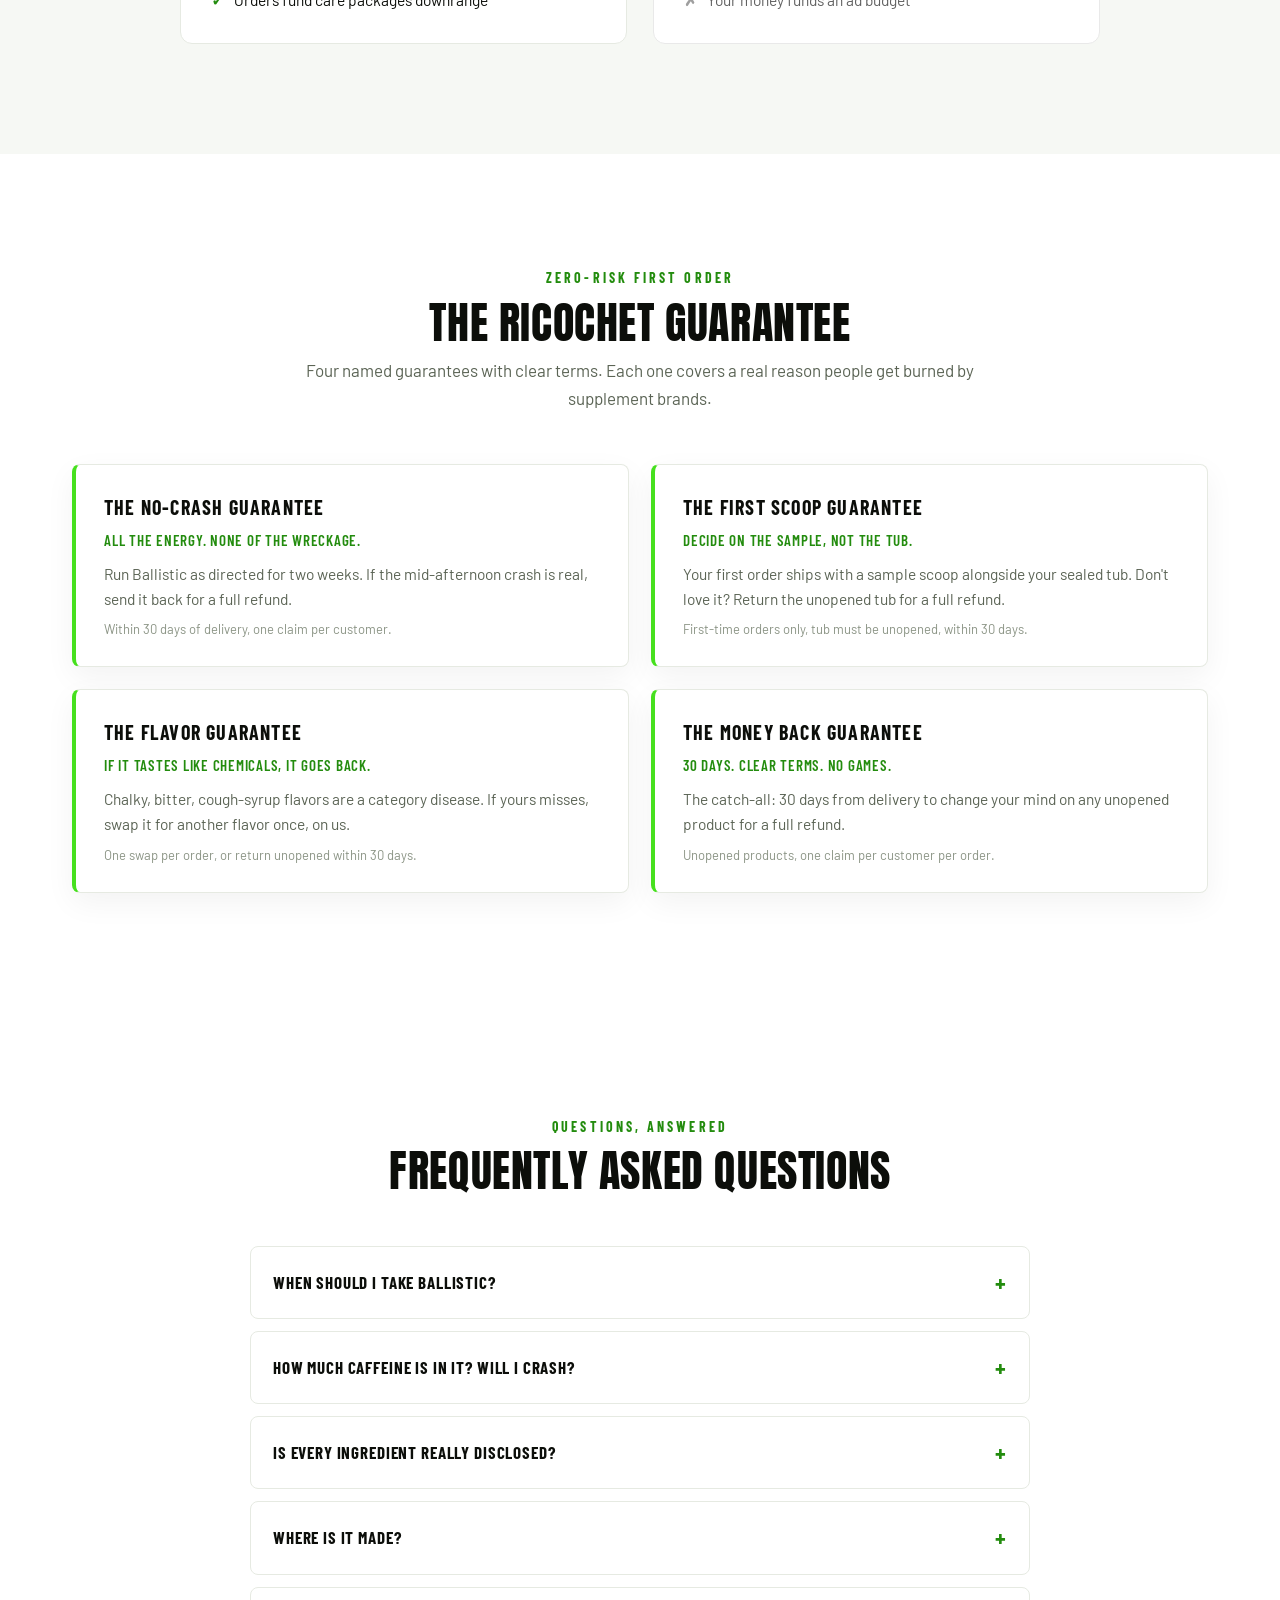
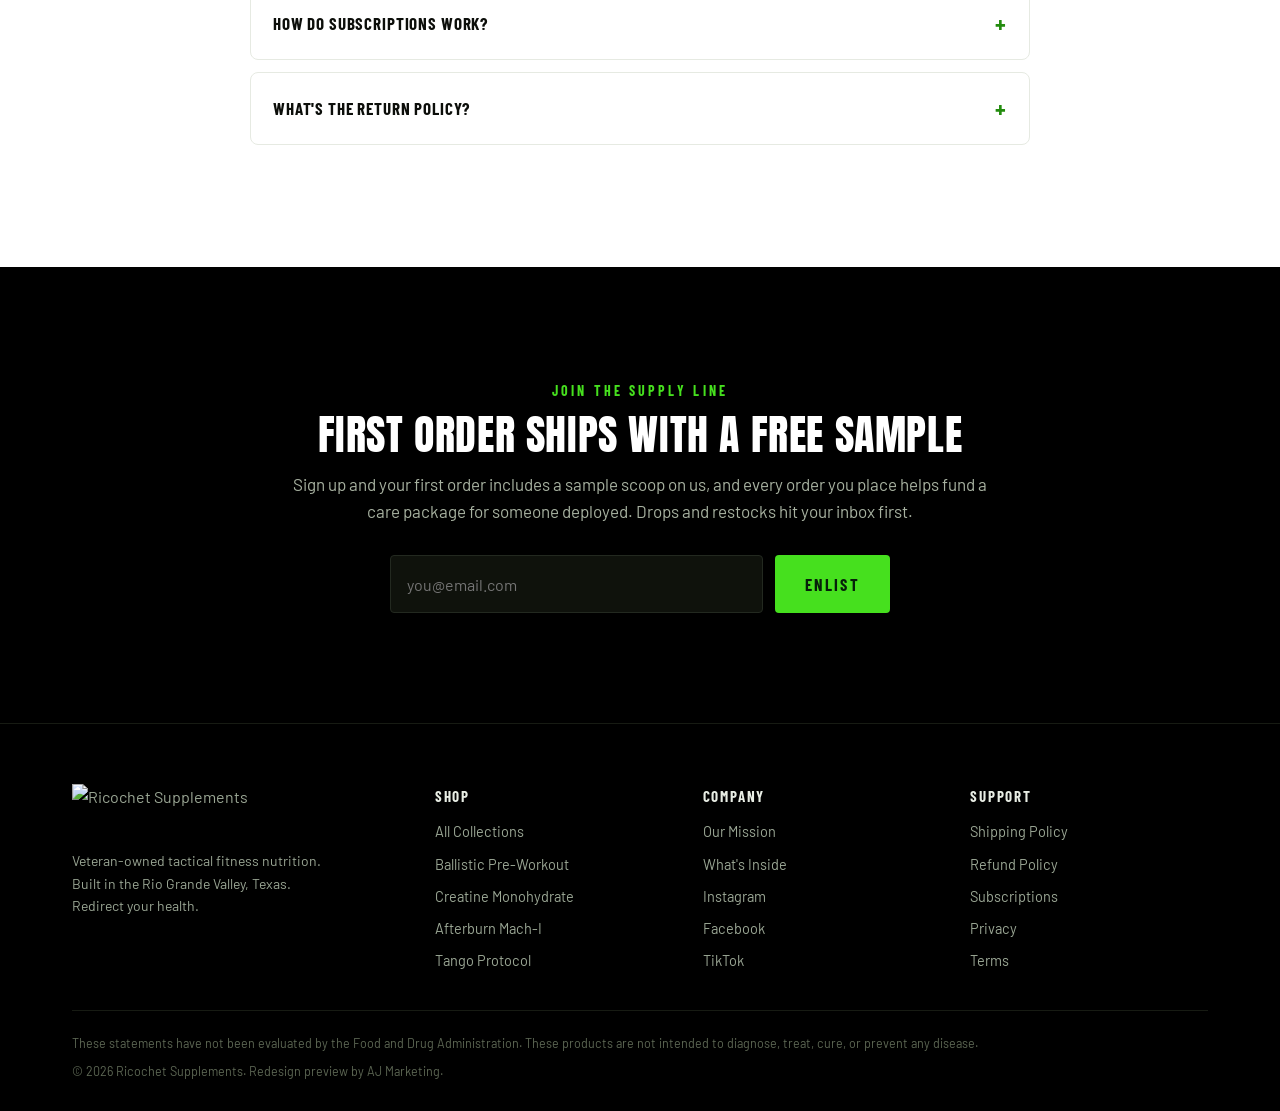
==== commit f6a4ad3c: "v3: multi-page build (shop, inside), new hero, splash cards for all SKUs, camo mission, scroll revea" ====
--- a/index.html
+++ b/index.html
@@ -10,159 +10,31 @@
 <link rel="preconnect" href="https://fonts.googleapis.com">
 <link rel="preconnect" href="https://fonts.gstatic.com" crossorigin>
 <link href="https://fonts.googleapis.com/css2?family=Anton&family=Barlow:wght@400;500;600;700&family=Barlow+Condensed:wght@600;700&display=swap" rel="stylesheet">
-<style>
-:root{
-  --bg:#FFFFFF; --soft:#F6F8F4; --ink:#0C0E0A; --muted:#5B6455; --line:#E6EAE2;
-  --green:#46E01E; --greenInk:#238C0E; --dark:#0B0D0A; --darkPanel:#11150E; --chrome:#E8EDE4;
-}
-*{margin:0;padding:0;box-sizing:border-box}
-html{scroll-behavior:smooth}
-body{background:var(--bg);color:var(--ink);font-family:Barlow,Arial,sans-serif;line-height:1.6;-webkit-font-smoothing:antialiased}
-img{max-width:100%;display:block}
-a{color:inherit;text-decoration:none}
-h1,h2,.disp{font-family:Anton,Impact,sans-serif;font-weight:400;letter-spacing:.6px;text-transform:uppercase;line-height:1.05}
-.wrap{max-width:1180px;margin:0 auto;padding:0 22px}
-.eyebrow{font-family:"Barlow Condensed";font-weight:700;letter-spacing:.22em;text-transform:uppercase;color:var(--greenInk);font-size:14px}
-.btn{display:inline-block;background:var(--green);color:#06210A;font-family:"Barlow Condensed";font-weight:700;text-transform:uppercase;letter-spacing:.14em;font-size:16.5px;padding:15px 28px;border-radius:4px;transition:transform .12s ease,filter .12s ease;text-align:center}
-.btn:hover{filter:brightness(1.07);transform:translateY(-1px)}
-.btn:active{transform:scale(.97)}
-.btn.ghostD{background:transparent;color:#fff;border:1.5px solid rgba(255,255,255,.55)}
-.btn.ghostD:hover{border-color:var(--green);color:var(--green)}
-.btn.ghostL{background:transparent;color:var(--ink);border:1.5px solid var(--ink)}
-.btn.ghostL:hover{border-color:var(--greenInk);color:var(--greenInk)}
-.announce{background:var(--green);color:#06210A;text-align:center;font-family:"Barlow Condensed";font-weight:700;letter-spacing:.08em;text-transform:uppercase;font-size:13.5px;padding:9px 14px}
-header{position:sticky;top:0;z-index:50;background:var(--dark);border-bottom:1px solid #1E2418}
-.nav{display:flex;align-items:center;justify-content:space-between;height:64px}
-.nav img{height:42px;width:auto}
-.nav nav{display:flex;gap:26px;align-items:center;font-family:"Barlow Condensed";font-weight:600;letter-spacing:.12em;text-transform:uppercase;font-size:15px;color:var(--chrome)}
-.nav nav a:not(.btn):hover{color:var(--green)}
-.nav .btn{padding:10px 18px;font-size:14px}
-@media(max-width:760px){.nav nav a.hideM{display:none}}
-.hero{position:relative;background:var(--dark) url('/img/hero.jpg') center right/cover no-repeat;min-height:640px;display:flex;align-items:center}
-.hero::before{content:"";position:absolute;inset:0;background:linear-gradient(90deg,rgba(6,8,5,.88) 0%,rgba(6,8,5,.55) 42%,rgba(6,8,5,.08) 75%)}
-.hero .wrap{position:relative;padding-top:90px;padding-bottom:90px;width:100%}
-.hero .eyebrow{color:var(--green)}
-.hero h1{font-size:clamp(46px,6vw,86px);color:#fff;margin-top:14px}
-.hero h1 .acc{color:var(--green)}
-.hero p.sub{margin:22px 0 30px;font-size:18.5px;color:rgba(240,244,238,.92);max-width:47ch}
-.hero p.sub b{color:#fff;font-weight:600}
-.heroBtns{display:flex;gap:14px;flex-wrap:wrap}
-.ticks{display:flex;gap:22px;flex-wrap:wrap;margin-top:28px;font-family:"Barlow Condensed";font-weight:600;letter-spacing:.1em;text-transform:uppercase;font-size:14px;color:rgba(240,244,238,.85)}
-.ticks span::before{content:"";display:inline-block;width:8px;height:8px;background:var(--green);margin-right:9px;transform:rotate(45deg)}
-@media(max-width:900px){.hero{min-height:560px;background-position:68% center}.hero .wrap{padding-top:64px;padding-bottom:64px}}
-section .wrap{padding-top:84px;padding-bottom:84px}
-.secHead{margin-bottom:46px}
-.secHead.center{text-align:center;max-width:720px;margin-left:auto;margin-right:auto}
-.secHead h2{font-size:clamp(30px,3.4vw,44px);color:var(--ink);margin-top:10px}
-.secHead p{color:var(--muted);margin-top:12px;font-size:17px}
-.uspGrid{display:grid;grid-template-columns:repeat(3,1fr);gap:44px 36px;text-align:center}
-.usp svg{width:38px;height:38px;stroke:var(--greenInk);stroke-width:1.6;fill:none;margin:0 auto 14px}
-.usp h3{font-family:"Barlow Condensed";font-weight:700;letter-spacing:.06em;text-transform:uppercase;font-size:19px;margin-bottom:8px}
-.usp p{color:var(--muted);font-size:15.5px;max-width:34ch;margin:0 auto}
-@media(max-width:900px){.uspGrid{grid-template-columns:1fr 1fr;gap:36px 24px}}
-@media(max-width:600px){.uspGrid{grid-template-columns:1fr}}
-.shop{background:var(--soft)}
-.prodGrid{display:grid;grid-template-columns:repeat(4,1fr);gap:22px}
-.prod{background:#fff;border:1px solid var(--line);border-radius:10px;overflow:hidden;display:flex;flex-direction:column;transition:transform .15s ease,box-shadow .15s ease}
-.prod:hover{transform:translateY(-4px);box-shadow:0 18px 40px rgba(12,14,10,.12)}
-.prod .ph{background:#fff;height:270px;display:flex;align-items:center;justify-content:center;padding:14px}
-.prod .ph img{max-height:100%;width:auto;object-fit:contain}
-.prod .meta{padding:18px 20px 22px;display:flex;flex-direction:column;gap:6px;flex:1;border-top:1px solid var(--line)}
-.prod .flag{font-family:"Barlow Condensed";font-weight:700;font-size:12px;letter-spacing:.16em;text-transform:uppercase;color:var(--greenInk)}
-.prod h3{font-family:"Barlow Condensed";font-weight:700;text-transform:uppercase;letter-spacing:.04em;font-size:20px}
-.prod p{font-size:14.5px;color:var(--muted);flex:1}
-.prod .row{display:flex;justify-content:space-between;align-items:center;margin-top:12px}
-.prod .price{font-weight:700;font-size:18px}
-.prod .go{font-family:"Barlow Condensed";font-weight:700;letter-spacing:.1em;text-transform:uppercase;font-size:14px;color:#06210A;background:var(--green);padding:9px 16px;border-radius:4px}
-@media(max-width:980px){.prodGrid{grid-template-columns:1fr 1fr}}
-@media(max-width:560px){.prodGrid{grid-template-columns:1fr}.prod .ph{height:240px}}
-.unit .ugcGrid{display:grid;grid-template-columns:repeat(3,1fr);gap:22px}
-.ugc{position:relative;border-radius:10px;overflow:hidden;aspect-ratio:4/5;background:var(--soft)}
-.ugc img{width:100%;height:100%;object-fit:cover;transition:transform .3s ease}
-.ugc:hover img{transform:scale(1.03)}
-.ugc span{position:absolute;left:14px;bottom:12px;background:rgba(6,8,5,.82);color:#fff;font-family:"Barlow Condensed";font-weight:600;letter-spacing:.1em;text-transform:uppercase;font-size:13px;padding:7px 12px;border-radius:4px}
-@media(max-width:760px){.unit .ugcGrid{grid-template-columns:1fr;max-width:420px;margin:0 auto}}
-.mission{background:var(--dark);color:var(--chrome)}
-.mission .wrap{display:grid;grid-template-columns:1fr 1fr;gap:54px;align-items:center;padding-top:0;padding-bottom:0}
-.mission .txt{padding:84px 0}
-.mission .txt h2{color:#fff}
-.mission .txt .eyebrow{color:var(--green)}
-.mission .txt p{color:#A7B1A0;margin:18px 0;font-size:17px;max-width:54ch}
-.mission .txt p b{color:#fff}
-.mission .imgSide{align-self:stretch;min-height:440px;background:url('/img/mission.jpg') center/cover no-repeat;position:relative}
-.mission .imgSide::after{content:"";position:absolute;inset:0;background:linear-gradient(270deg,var(--dark) 0%,transparent 30%)}
-@media(max-width:900px){.mission .wrap{grid-template-columns:1fr}.mission .imgSide{min-height:300px}.mission .imgSide::after{background:linear-gradient(0deg,var(--dark) 0%,transparent 35%)}.mission .txt{padding:48px 0 68px}}
-.ing .wrap{display:grid;grid-template-columns:.9fr 1.1fr;gap:56px;align-items:center}
-.ingCard{border:1px solid var(--line);border-radius:10px;background:#fff;padding:24px;box-shadow:0 20px 50px rgba(12,14,10,.07)}
-.ingCard img{max-height:440px;width:auto;margin:0 auto}
-.ingRow{display:grid;grid-template-columns:150px 1fr;gap:18px;padding:16px 0;border-bottom:1px solid var(--line)}
-.ingRow:first-of-type{border-top:1px solid var(--line)}
-.ingRow .dose{font-family:"Barlow Condensed";font-weight:700;font-size:19px;color:var(--greenInk);letter-spacing:.04em;text-transform:uppercase}
-.ingRow .dose small{display:block;color:var(--ink);font-size:14.5px;letter-spacing:.06em}
-.ingRow p{color:var(--muted);font-size:15.5px}
-@media(max-width:900px){.ing .wrap{grid-template-columns:1fr}.ingCard{max-width:420px;margin:0 auto}.ingRow{grid-template-columns:128px 1fr}}
-.vs{background:var(--soft)}
-.vsTableWrap{overflow-x:auto;background:#fff;border:1px solid var(--line);border-radius:10px}
-table.cmp{width:100%;border-collapse:collapse;min-width:600px}
-table.cmp th,table.cmp td{padding:16px 20px;border-bottom:1px solid var(--line);text-align:left;font-size:15.5px}
-table.cmp tr:last-child td{border-bottom:none}
-table.cmp th{font-family:"Barlow Condensed";font-weight:700;text-transform:uppercase;letter-spacing:.1em;font-size:15px;background:var(--dark);color:#fff}
-table.cmp th.rc{color:var(--green)}
-table.cmp td.c,table.cmp th.c{text-align:center}
-table.cmp td.c{font-weight:700}
-table.cmp .yes{color:var(--greenInk);font-size:18px}
-table.cmp .no{color:#A8B0A2;font-size:16px}
-table.cmp td small{display:block;color:var(--muted);font-weight:400;font-size:13px}
-.gGrid{display:grid;grid-template-columns:repeat(2,1fr);gap:22px}
-.g{background:#fff;border:1px solid var(--line);border-left:4px solid var(--green);border-radius:8px;padding:26px 28px;box-shadow:0 10px 30px rgba(12,14,10,.05)}
-.g h3{font-family:"Barlow Condensed";font-weight:700;letter-spacing:.06em;text-transform:uppercase;font-size:20px}
-.g .hook{color:var(--greenInk);font-family:"Barlow Condensed";font-weight:600;letter-spacing:.05em;text-transform:uppercase;font-size:15px;margin:5px 0 10px}
-.g p{color:var(--muted);font-size:15.5px}
-@media(max-width:760px){.gGrid{grid-template-columns:1fr}}
-.join{background:var(--soft);border-top:1px solid var(--line)}
-.join .wrap{text-align:center;max-width:720px}
-.join p{color:var(--muted);margin:14px 0 28px;font-size:17px}
-.joinForm{display:flex;gap:12px;max-width:480px;margin:0 auto}
-.joinForm input{flex:1;background:#fff;border:1px solid var(--line);border-radius:4px;color:var(--ink);padding:15px 16px;font-family:Barlow;font-size:16px}
-.joinForm input:focus{outline:none;border-color:var(--greenInk)}
-@media(max-width:560px){.joinForm{flex-direction:column}}
-footer{background:var(--dark);color:#9AA694}
-footer .wrap{padding:56px 22px 30px}
-.fGrid{display:grid;grid-template-columns:1.4fr 1fr 1fr 1fr;gap:30px;margin-bottom:38px}
-.fGrid img{height:52px;width:auto;margin-bottom:14px}
-.fGrid p{font-size:14px;max-width:34ch}
-.fGrid h4{font-family:"Barlow Condensed";font-weight:700;letter-spacing:.12em;text-transform:uppercase;font-size:15px;margin-bottom:12px;color:var(--chrome)}
-.fGrid ul{list-style:none;display:flex;flex-direction:column;gap:9px;font-size:14.5px}
-.fGrid ul a:hover{color:var(--green)}
-.legal{border-top:1px solid #1E2418;padding-top:22px;color:#5C6653;font-size:12.5px;display:flex;flex-direction:column;gap:8px}
-@media(max-width:820px){.fGrid{grid-template-columns:1fr 1fr}}
-</style>
+<link rel="stylesheet" href="/style.css">
 </head>
 <body>
 
-<div class="announce">Veteran owned and operated &nbsp;|&nbsp; Every order helps fund care packages for deployed service members</div>
+<div class="announce">Every order helps fund care packages for deployed service members</div>
 
 <header>
   <div class="wrap nav">
     <a href="/"><img src="https://ricochetsupplements.com/cdn/shop/files/Draft_Final.png?height=100&v=1776456821" alt="Ricochet Supplements"></a>
     <nav>
-      <a href="#shop" class="hideM">Shop</a>
-      <a href="#mission" class="hideM">Our Mission</a>
-      <a href="#inside" class="hideM">What's Inside</a>
-      <a href="#guarantee" class="hideM">Guarantee</a>
-      <a class="btn" href="/products/ballistic-pre-workout">Shop Ballistic</a>
+      <a href="/shop" class="hideM">Shop</a>
+      <a href="/inside" class="hideM">What's Inside</a>
+      <a href="/#mission" class="hideM">Our Mission</a>
+      <a href="/#faq" class="hideM">FAQ</a>
+      <a class="btn" href="/shop">Shop Now</a>
     </nav>
   </div>
 </header>
 
 <section class="hero">
   <div class="wrap">
-    <span class="eyebrow">Veteran Owned &nbsp;/&nbsp; Texas Built &nbsp;/&nbsp; Full Label</span>
-    <h1>Locked in.<br>No jitters.<br><span class="acc">No crash.</span></h1>
-    <p class="sub"><b>Ballistic Pre-Workout:</b> 6,000 mg L-Citrulline for max pumps, a 300 mg dual-source caffeine matrix for energy that holds the whole session, and every single dose printed on the label. Built by veterans. Made in the USA.</p>
+    <h1>Mission-grade fuel.<br><span class="acc">Built by veterans.</span></h1>
     <div class="heroBtns">
-      <a class="btn" href="/products/ballistic-pre-workout">Shop Ballistic &nbsp;$49.99</a>
-      <a class="btn ghostD" href="#inside">See what's inside</a>
+      <a class="btn" href="/shop">Shop Collections</a>
+      <a class="btn ghostD" href="/inside">What's Inside</a>
     </div>
     <div class="ticks"><span>Veteran Owned</span><span>Made in the U.S.</span><span>No Proprietary Blends</span></div>
   </div>
@@ -170,54 +42,54 @@
 
 <section class="usps">
   <div class="wrap">
-    <div class="secHead center">
+    <div class="secHead center rv">
       <span class="eyebrow">Why Ricochet</span>
       <h2>Built like you'd build it</h2>
     </div>
     <div class="uspGrid">
-      <div class="usp">
+      <div class="usp rv" data-d="0">
         <svg viewBox="0 0 24 24"><circle cx="12" cy="12" r="9"/><circle cx="12" cy="12" r="4.5"/><circle cx="12" cy="12" r="1"/></svg>
         <h3>Veteran Owned, Veteran Built</h3>
         <p>Founded by veterans who couldn't get reliable supplements downrange. Not military-styled marketing. The real thing.</p>
       </div>
-      <div class="usp">
+      <div class="usp rv" data-d="70">
         <svg viewBox="0 0 24 24"><rect x="5" y="3" width="14" height="18" rx="2"/><path d="M9 8h6M9 12h6M9 16h4"/></svg>
         <h3>Full Label, Full Dose</h3>
         <p>6,000 mg L-Citrulline. 300 mg dual-source caffeine. Every ingredient dosed on the label. No proprietary blends, ever.</p>
       </div>
-      <div class="usp">
+      <div class="usp rv" data-d="140">
         <svg viewBox="0 0 24 24"><path d="M13 2 5 14h6l-1 8 9-13h-6z"/></svg>
         <h3>Sustained Fire, No Crash</h3>
         <p>Caffeine Anhydrous plus Infinergy Di-Caffeine Malate: energy that holds through the whole session and lets you down easy.</p>
       </div>
-      <div class="usp">
+      <div class="usp rv" data-d="0">
         <svg viewBox="0 0 24 24"><path d="M12 2l2.4 6.9 7.1.2-5.6 4.4 2 6.9L12 16.3 6.1 20.4l2-6.9L2.5 9.1l7.1-.2z"/></svg>
         <h3>Made in Texas, USA</h3>
         <p>Produced exclusively in the United States in an FDA-registered, GMP-compliant facility.</p>
       </div>
-      <div class="usp">
+      <div class="usp rv" data-d="70">
         <svg viewBox="0 0 24 24"><path d="M3 8l9-5 9 5v8l-9 5-9-5z"/><path d="M3 8l9 5 9-5M12 13v8"/></svg>
         <h3>The Mission in Every Order</h3>
         <p>Orders fund fitness care packages shipped at no cost to deployed service members, wherever duty takes them.</p>
       </div>
-      <div class="usp">
+      <div class="usp rv" data-d="140">
         <svg viewBox="0 0 24 24"><path d="M12 2l8 4v6c0 5-3.5 8.5-8 10-4.5-1.5-8-5-8-10V6z"/><path d="M8.5 12l2.5 2.5 4.5-5"/></svg>
         <h3>The Ricochet Guarantee</h3>
-        <p>If it doesn't perform, send it back. Four guarantees, no fine-print games. Details below.</p>
-      </div>
-    </div>
-  </div>
-</section>
-
-<section class="shop" id="shop">
-  <div class="wrap">
-    <div class="secHead center">
+        <p>If it doesn't perform, send it back. Four guarantees with clear terms, no fine-print games. Details below.</p>
+      </div>
+    </div>
+  </div>
+</section>
+
+<section class="shopBand" id="shop-preview">
+  <div class="wrap">
+    <div class="secHead center rv">
       <span class="eyebrow">The Lineup</span>
       <h2>Pick your loadout</h2>
       <p>Four formulas. Nothing you don't need, nothing hidden, all made in the USA.</p>
     </div>
     <div class="prodGrid">
-      <a class="prod" href="/products/ballistic-pre-workout">
+      <a class="prod rv" data-d="0" href="/products/ballistic-pre-workout">
         <div class="ph"><img src="/img/ballistic-card.jpg" alt="Ballistic Pre-Workout"></div>
         <div class="meta">
           <span class="flag">Flagship / 3 Flavors</span>
@@ -226,8 +98,8 @@
           <div class="row"><span class="price">$49.99</span><span class="go">View</span></div>
         </div>
       </a>
-      <a class="prod" href="/products/creatine-monohydrate">
-        <div class="ph"><img src="https://cdn.shopify.com/s/files/1/0801/6933/7062/files/RicochetCreatineThumbnail_1.jpg?v=1776453028&width=500" alt="Creatine Monohydrate"></div>
+      <a class="prod rv" data-d="70" href="/products/creatine-monohydrate">
+        <div class="ph"><img src="/img/creatine-card.jpg" alt="Creatine Monohydrate"></div>
         <div class="meta">
           <span class="flag">Daily Essential</span>
           <h3>Creatine Monohydrate</h3>
@@ -235,8 +107,8 @@
           <div class="row"><span class="price">$32.99</span><span class="go">View</span></div>
         </div>
       </a>
-      <a class="prod" href="/products/afterburn-mach-i">
-        <div class="ph"><img src="https://cdn.shopify.com/s/files/1/0801/6933/7062/files/Ricochet-60Ct-Mockup-F-V3.jpg?v=1776452597&width=500" alt="Afterburn Mach-I"></div>
+      <a class="prod rv" data-d="140" href="/products/afterburn-mach-i">
+        <div class="ph"><img src="/img/afterburn-card.jpg" alt="Afterburn Mach-I"></div>
         <div class="meta">
           <span class="flag">Capsule Formula</span>
           <h3>Afterburn Mach-I</h3>
@@ -244,8 +116,8 @@
           <div class="row"><span class="price">$44.99</span><span class="go">View</span></div>
         </div>
       </a>
-      <a class="prod" href="/products/tango-protocol-testosterone-booster">
-        <div class="ph"><img src="https://cdn.shopify.com/s/files/1/0801/6933/7062/files/Tango_Protocol_Booster_1.png?v=1783978708&width=500" alt="Tango Protocol Testosterone Booster"></div>
+      <a class="prod rv" data-d="210" href="/products/tango-protocol-testosterone-booster">
+        <div class="ph"><img src="/img/tango-card.jpg" alt="Tango Protocol Testosterone Booster"></div>
         <div class="meta">
           <span class="flag">Recovery / Vitality</span>
           <h3>Tango Protocol</h3>
@@ -254,21 +126,7 @@
         </div>
       </a>
     </div>
-  </div>
-</section>
-
-<section class="unit">
-  <div class="wrap">
-    <div class="secHead center">
-      <span class="eyebrow">The Unit</span>
-      <h2>Fueling people who show up</h2>
-      <p>Veterans, first responders, and hard-training regulars. One standard.</p>
-    </div>
-    <div class="ugcGrid">
-      <div class="ugc"><img src="/img/ugc-1.jpg" alt="Athlete holding Ballistic Pre-Workout in the gym"><span>Pre-session, 0500</span></div>
-      <div class="ugc"><img src="/img/ugc-2.jpg" alt="Scooping Ballistic Pre-Workout into a shaker"><span>One scoop. Full label.</span></div>
-      <div class="ugc"><img src="/img/ugc-3.jpg" alt="Athlete with Ballistic Pre-Workout after training"><span>Session done. No crash.</span></div>
-    </div>
+    <div style="text-align:center;margin-top:44px" class="rv"><a class="btn ghostL" href="/shop">Shop all collections</a></div>
   </div>
 </section>
 
@@ -287,65 +145,97 @@
 
 <section class="ing" id="inside">
   <div class="wrap">
-    <div class="ingCard"><img src="https://cdn.shopify.com/s/files/1/0801/6933/7062/files/Ballistic_PRE_SC_1.png?v=1779111666&width=700" alt="Ballistic Pre-Workout, Sour Cherry Rush"></div>
+    <div class="ingPhoto rv"><img src="/img/scoop-real.jpg" alt="Scooping Ballistic Pre-Workout at home"></div>
     <div>
-      <div class="secHead" style="margin-bottom:26px">
+      <div class="secHead rv" style="margin-bottom:26px">
         <span class="eyebrow">What's Inside Ballistic</span>
         <h2>Every dose on the label. Nothing hidden.</h2>
         <p>Independent analysis found the average pre-workout hides 8 of its 18 ingredients inside undisclosed "proprietary blends". Ballistic hides nothing. Here's the firepower, in the open:</p>
       </div>
       <div class="ingList">
-        <div class="ingRow"><span class="dose">6,000 mg<small>L-Citrulline</small></span><p>Max nitric oxide for blood flow, vascularity and pumps that actually show up.</p></div>
-        <div class="ingRow"><span class="dose">300 mg<small>Dual-Source Caffeine</small></span><p>Caffeine Anhydrous for the hit, Infinergy Di-Caffeine Malate for the long burn. Steady output, no mid-workout crash.</p></div>
-        <div class="ingRow"><span class="dose">Alpha-GPC<small>Focus</small></span><p>Sharper mind-to-muscle connection when the set gets heavy.</p></div>
-        <div class="ingRow"><span class="dose">L-Tyrosine<small>Stress Focus</small></span><p>Holds concentration under fatigue, late in the session when it counts.</p></div>
-        <div class="ingRow"><span class="dose">Pink Salt<small>Hydration</small></span><p>Himalayan salt for cell hydration and fuller pumps.</p></div>
-      </div>
+        <div class="ingRow rv" data-d="0"><span class="dose">6,000 mg<small>L-Citrulline</small></span><p>Max nitric oxide for blood flow, vascularity and pumps that actually show up.</p></div>
+        <div class="ingRow rv" data-d="60"><span class="dose">300 mg<small>Dual-Source Caffeine</small></span><p>Caffeine Anhydrous for the hit, Infinergy Di-Caffeine Malate for the long burn. Steady output, no mid-workout crash.</p></div>
+        <div class="ingRow rv" data-d="120"><span class="dose">Alpha-GPC<small>Focus</small></span><p>Sharper mind-to-muscle connection when the set gets heavy.</p></div>
+        <div class="ingRow rv" data-d="180"><span class="dose">L-Tyrosine<small>Stress Focus</small></span><p>Holds concentration under fatigue, late in the session when it counts.</p></div>
+        <div class="ingRow rv" data-d="240"><span class="dose">Pink Salt<small>Hydration</small></span><p>Himalayan salt for cell hydration and fuller pumps.</p></div>
+      </div>
+      <div style="margin-top:30px" class="rv"><a class="btn ghostL" href="/inside">Full ingredient breakdown</a></div>
     </div>
   </div>
 </section>
 
 <section class="vs">
   <div class="wrap">
-    <div class="secHead center">
+    <div class="secHead center rv">
       <span class="eyebrow">Know What You're Buying</span>
       <h2>Ricochet vs the other guys</h2>
     </div>
-    <div class="vsTableWrap">
-    <table class="cmp">
-      <tr><th></th><th class="rc c">Ricochet</th><th class="c">Typical Stim Pre</th></tr>
-      <tr><td>Actually veteran owned and operated<small>Most "tactical" brands are military-styled marketing</small></td><td class="c yes">&#10003;</td><td class="c no">&#10007;</td></tr>
-      <tr><td>Every ingredient dose disclosed</td><td class="c yes">&#10003;</td><td class="c no">Blends</td></tr>
-      <tr><td>Dual-source caffeine, engineered against the crash</td><td class="c yes">&#10003;</td><td class="c no">Single spike</td></tr>
-      <tr><td>Made exclusively in the USA (Texas)</td><td class="c yes">&#10003;</td><td class="c no">Varies</td></tr>
-      <tr><td>Orders fund care packages for deployed troops</td><td class="c yes">&#10003;</td><td class="c no">&#10007;</td></tr>
-    </table>
+    <div class="vsCards">
+      <div class="vsCard us rv" data-d="0">
+        <img src="/img/ballistic-card.jpg" alt="Ricochet Ballistic Pre-Workout">
+        <h3>Ricochet</h3>
+        <ul>
+          <li><span class="y">&#10003;</span> Actually veteran owned and operated</li>
+          <li><span class="y">&#10003;</span> Every ingredient dose on the label</li>
+          <li><span class="y">&#10003;</span> Dual-source caffeine built against the crash</li>
+          <li><span class="y">&#10003;</span> Made exclusively in Texas, USA</li>
+          <li><span class="y">&#10003;</span> Orders fund care packages downrange</li>
+        </ul>
+      </div>
+      <div class="vsCard them rv" data-d="120">
+        <img src="/img/generic-tub.jpg" alt="Generic pre-workout tub">
+        <h3>The Other Guys</h3>
+        <ul>
+          <li><span class="n">&#10007;</span> Military-styled marketing, civilian owned</li>
+          <li><span class="n">&#10007;</span> Doses hidden in "proprietary blends"</li>
+          <li><span class="n">&#10007;</span> One caffeine spike, then the wall</li>
+          <li><span class="n">&#10007;</span> Origin varies batch to batch</li>
+          <li><span class="n">&#10007;</span> Your money funds an ad budget</li>
+        </ul>
+      </div>
     </div>
   </div>
 </section>
 
 <section class="gtee" id="guarantee">
   <div class="wrap">
-    <div class="secHead center">
+    <div class="secHead center rv">
       <span class="eyebrow">Zero-Risk First Order</span>
       <h2>The Ricochet Guarantee</h2>
-      <p>Four named guarantees. Each one covers a real reason people get burned by supplement brands.</p>
+      <p>Four named guarantees with clear terms. Each one covers a real reason people get burned by supplement brands.</p>
     </div>
     <div class="gGrid">
-      <div class="g"><h3>The No-Crash Guarantee</h3><div class="hook">All the energy. None of the wreckage.</div><p>If Ballistic leaves you crashed out an hour after training, send it back for a full refund.</p></div>
-      <div class="g"><h3>The First Scoop Guarantee</h3><div class="hook">Decide on the sample, not the tub.</div><p>Your first order ships with a sample. Don't love it? Return the unopened tub, full refund, no questions.</p></div>
-      <div class="g"><h3>The Flavor Guarantee</h3><div class="hook">If it tastes like chemicals, it goes back.</div><p>Chalky, bitter, cough-syrup flavors are a category disease. If yours misses, swap the flavor or send it back.</p></div>
-      <div class="g"><h3>The Money Back Guarantee</h3><div class="hook">30 days. No fine-print games.</div><p>The catch-all: 30 days from delivery to change your mind on any unopened product, full refund.</p></div>
+      <div class="g rv" data-d="0"><h3>The No-Crash Guarantee</h3><div class="hook">All the energy. None of the wreckage.</div><p>Run Ballistic as directed for two weeks. If the mid-afternoon crash is real, send it back for a full refund.</p><p><small>Within 30 days of delivery, one claim per customer.</small></p></div>
+      <div class="g rv" data-d="70"><h3>The First Scoop Guarantee</h3><div class="hook">Decide on the sample, not the tub.</div><p>Your first order ships with a sample scoop alongside your sealed tub. Don't love it? Return the unopened tub for a full refund.</p><p><small>First-time orders only, tub must be unopened, within 30 days.</small></p></div>
+      <div class="g rv" data-d="140"><h3>The Flavor Guarantee</h3><div class="hook">If it tastes like chemicals, it goes back.</div><p>Chalky, bitter, cough-syrup flavors are a category disease. If yours misses, swap it for another flavor once, on us.</p><p><small>One swap per order, or return unopened within 30 days.</small></p></div>
+      <div class="g rv" data-d="210"><h3>The Money Back Guarantee</h3><div class="hook">30 days. Clear terms. No games.</div><p>The catch-all: 30 days from delivery to change your mind on any unopened product for a full refund.</p><p><small>Unopened products, one claim per customer per order.</small></p></div>
+    </div>
+  </div>
+</section>
+
+<section id="faq">
+  <div class="wrap">
+    <div class="secHead center rv">
+      <span class="eyebrow">Questions, Answered</span>
+      <h2>Frequently asked questions</h2>
+    </div>
+    <div class="faq rv">
+      <details><summary>When should I take Ballistic?</summary><p>One scoop in 8 to 12 oz of water, 20 to 30 minutes before training. Morning lifters: the dual-source caffeine curve is built to carry the session, not wreck your afternoon.</p></details>
+      <details><summary>How much caffeine is in it? Will I crash?</summary><p>300 mg total from two sources: Caffeine Anhydrous for fast onset and Infinergy Di-Caffeine Malate for a longer, smoother tail. The whole formula is engineered against the spike-and-crash pattern, and it's backed by the No-Crash Guarantee.</p></details>
+      <details><summary>Is every ingredient really disclosed?</summary><p>Yes. Every ingredient and its dose is printed on the label. No proprietary blends, no "matrix" hiding underdosed ingredients. See the full breakdown on the What's Inside page.</p></details>
+      <details><summary>Where is it made?</summary><p>Produced exclusively in the United States, in an FDA-registered, GMP-compliant facility in Texas.</p></details>
+      <details><summary>How do subscriptions work?</summary><p>Subscribe on any supplement and it ships on your schedule. Pause, skip, or cancel anytime from your account. Full terms are in the subscription policy.</p></details>
+      <details><summary>What's the return policy?</summary><p>30 days from delivery on unopened products, plus the four named guarantees above. Start any return through the contact options in the footer.</p></details>
     </div>
   </div>
 </section>
 
 <section class="join">
   <div class="wrap">
-    <span class="eyebrow">Join the Unit</span>
-    <h2 class="disp" style="font-size:clamp(30px,3.4vw,42px);margin-top:10px">10% off your first order</h2>
-    <p>Drops, restocks and the care-package count, straight to your inbox. No spam, no daily blasts.</p>
-    <div class="joinForm"><input type="email" placeholder="you@email.com" aria-label="Email address"><a class="btn" href="/">Enlist</a></div>
+    <span class="eyebrow">Join the Supply Line</span>
+    <h2 class="disp" style="font-size:clamp(30px,3.4vw,42px);margin-top:10px">First order ships with a free sample</h2>
+    <p>Sign up and your first order includes a sample scoop on us, and every order you place helps fund a care package for someone deployed. Drops and restocks hit your inbox first.</p>
+    <div class="joinForm"><input type="email" placeholder="you@email.com" aria-label="Email address"><a class="btn" href="/shop">Enlist</a></div>
   </div>
 </section>
 
@@ -357,14 +247,15 @@
         <p>Veteran-owned tactical fitness nutrition. Built in the Rio Grande Valley, Texas. Redirect your health.</p>
       </div>
       <div><h4>Shop</h4><ul>
+        <li><a href="/shop">All Collections</a></li>
         <li><a href="/products/ballistic-pre-workout">Ballistic Pre-Workout</a></li>
         <li><a href="/products/creatine-monohydrate">Creatine Monohydrate</a></li>
         <li><a href="/products/afterburn-mach-i">Afterburn Mach-I</a></li>
         <li><a href="/products/tango-protocol-testosterone-booster">Tango Protocol</a></li>
-        <li><a href="/collections/essential-gear">Essential Gear</a></li>
       </ul></div>
       <div><h4>Company</h4><ul>
         <li><a href="/pages/our-mission">Our Mission</a></li>
+        <li><a href="/inside">What's Inside</a></li>
         <li><a href="https://www.instagram.com/ricochetsupplements/">Instagram</a></li>
         <li><a href="https://www.facebook.com/ricochetsupplements">Facebook</a></li>
         <li><a href="https://www.tiktok.com/@ricochetsupplements">TikTok</a></li>
@@ -384,5 +275,9 @@
   </div>
 </footer>
 
+<script>
+const io = new IntersectionObserver(es => es.forEach(e => {if (e.isIntersecting) {e.target.classList.add('in'); io.unobserve(e.target)}}), {threshold: .12});
+document.querySelectorAll('.rv').forEach(el => {el.style.transitionDelay = (el.dataset.d || 0) + 'ms'; io.observe(el)});
+</script>
 </body>
 </html>
--- a/style.css
+++ b/style.css
@@ -0,0 +1,150 @@
+:root{
+  --bg:#FFFFFF; --soft:#F6F8F4; --ink:#0C0E0A; --muted:#5B6455; --line:#E6EAE2;
+  --green:#46E01E; --greenInk:#238C0E; --dark:#000000; --darkPanel:#0B0D0A; --chrome:#E8EDE4;
+}
+*{margin:0;padding:0;box-sizing:border-box}
+html{scroll-behavior:smooth}
+body{background:var(--bg);color:var(--ink);font-family:Barlow,Arial,sans-serif;line-height:1.6;-webkit-font-smoothing:antialiased}
+img{max-width:100%;display:block}
+a{color:inherit;text-decoration:none}
+h1,h2,h3.disp,.disp{font-family:Anton,Impact,sans-serif;font-weight:400;letter-spacing:.6px;text-transform:uppercase;line-height:1.05}
+.wrap{max-width:1180px;margin:0 auto;padding:0 22px}
+.eyebrow{font-family:"Barlow Condensed";font-weight:700;letter-spacing:.22em;text-transform:uppercase;color:var(--greenInk);font-size:14px}
+.btn{display:inline-block;background:var(--green);color:#06210A;font-family:"Barlow Condensed";font-weight:700;text-transform:uppercase;letter-spacing:.14em;font-size:16.5px;padding:16px 30px;border-radius:4px;transition:transform .12s ease,filter .12s ease;text-align:center}
+.btn:hover{filter:brightness(1.07);transform:translateY(-1px)}
+.btn:active{transform:scale(.97)}
+.btn.ghostD{background:transparent;color:#fff;border:1.5px solid rgba(255,255,255,.55)}
+.btn.ghostD:hover{border-color:var(--green);color:var(--green)}
+.btn.ghostL{background:transparent;color:var(--ink);border:1.5px solid var(--ink)}
+.btn.ghostL:hover{border-color:var(--greenInk);color:var(--greenInk)}
+.announce{background:var(--green);color:#06210A;text-align:center;font-family:"Barlow Condensed";font-weight:700;letter-spacing:.08em;text-transform:uppercase;font-size:13.5px;padding:9px 14px}
+header{position:sticky;top:0;z-index:50;background:var(--dark);border-bottom:1px solid #171B13}
+.nav{display:flex;align-items:center;justify-content:space-between;height:64px}
+.nav img{height:44px;width:auto}
+.nav nav{display:flex;gap:26px;align-items:center;font-family:"Barlow Condensed";font-weight:600;letter-spacing:.12em;text-transform:uppercase;font-size:15px;color:var(--chrome)}
+.nav nav a:not(.btn):hover{color:var(--green)}
+.nav nav a.on{color:var(--green)}
+.nav .btn{padding:10px 18px;font-size:14px}
+@media(max-width:760px){.nav nav a.hideM{display:none}}
+.hero{position:relative;background:var(--dark) url('/img/hero.jpg') center right/cover no-repeat;min-height:660px;display:flex;align-items:center}
+.hero::before{content:"";position:absolute;inset:0;background:linear-gradient(90deg,rgba(0,0,0,.88) 0%,rgba(0,0,0,.5) 44%,rgba(0,0,0,.05) 78%)}
+.hero .wrap{position:relative;padding-top:100px;padding-bottom:100px;width:100%}
+.hero h1{font-size:clamp(52px,7vw,104px);color:#fff}
+.hero h1 .acc{color:var(--green)}
+.heroBtns{display:flex;gap:14px;flex-wrap:wrap;margin-top:34px}
+.ticks{display:flex;gap:22px;flex-wrap:wrap;margin-top:30px;font-family:"Barlow Condensed";font-weight:600;letter-spacing:.1em;text-transform:uppercase;font-size:14.5px;color:rgba(240,244,238,.9)}
+.ticks span::before{content:"";display:inline-block;width:8px;height:8px;background:var(--green);margin-right:9px;transform:rotate(45deg)}
+@media(max-width:900px){.hero{min-height:560px;background-position:66% center}.hero .wrap{padding-top:70px;padding-bottom:70px}}
+.pageHero{background:var(--dark);color:#fff;border-bottom:1px solid #171B13}
+.pageHero .wrap{padding:64px 22px}
+.pageHero h1{font-size:clamp(38px,4.6vw,64px)}
+.pageHero p{color:#A7B1A0;margin-top:12px;max-width:62ch;font-size:17px}
+section .wrap{padding-top:110px;padding-bottom:110px}
+@media(max-width:760px){section .wrap{padding-top:72px;padding-bottom:72px}}
+.secHead{margin-bottom:52px}
+.secHead.center{text-align:center;max-width:720px;margin-left:auto;margin-right:auto}
+.secHead h2{font-size:clamp(30px,3.4vw,44px);color:var(--ink);margin-top:10px}
+.secHead p{color:var(--muted);margin-top:12px;font-size:17px}
+.uspGrid{display:grid;grid-template-columns:repeat(3,1fr);gap:48px 36px;text-align:center}
+.usp svg{width:38px;height:38px;stroke:var(--greenInk);stroke-width:1.6;fill:none;margin:0 auto 14px}
+.usp h3{font-family:"Barlow Condensed";font-weight:700;letter-spacing:.06em;text-transform:uppercase;font-size:19px;margin-bottom:8px}
+.usp p{color:var(--muted);font-size:15.5px;max-width:34ch;margin:0 auto}
+@media(max-width:900px){.uspGrid{grid-template-columns:1fr 1fr;gap:36px 24px}}
+@media(max-width:600px){.uspGrid{grid-template-columns:1fr}}
+.shopBand{background:var(--soft)}
+.prodGrid{display:grid;grid-template-columns:repeat(4,1fr);gap:22px}
+.prodGrid.g2{grid-template-columns:repeat(2,minmax(0,420px));justify-content:center}
+.prod{background:#fff;border:1px solid var(--line);border-radius:10px;overflow:hidden;display:flex;flex-direction:column;transition:transform .15s ease,box-shadow .15s ease}
+.prod:hover{transform:translateY(-4px);box-shadow:0 18px 40px rgba(12,14,10,.12)}
+.prod .ph{background:#fff;height:270px;display:flex;align-items:center;justify-content:center;padding:10px}
+.prod .ph img{max-height:100%;width:auto;object-fit:contain}
+.prod .meta{padding:18px 20px 22px;display:flex;flex-direction:column;gap:6px;flex:1;border-top:1px solid var(--line)}
+.prod .flag{font-family:"Barlow Condensed";font-weight:700;font-size:12px;letter-spacing:.16em;text-transform:uppercase;color:var(--greenInk)}
+.prod h3{font-family:"Barlow Condensed";font-weight:700;text-transform:uppercase;letter-spacing:.04em;font-size:20px}
+.prod p{font-size:14.5px;color:var(--muted);flex:1}
+.prod .row{display:flex;justify-content:space-between;align-items:center;margin-top:12px}
+.prod .price{font-weight:700;font-size:18px}
+.prod .go{font-family:"Barlow Condensed";font-weight:700;letter-spacing:.1em;text-transform:uppercase;font-size:14px;color:#06210A;background:var(--green);padding:9px 16px;border-radius:4px}
+@media(max-width:980px){.prodGrid{grid-template-columns:1fr 1fr}}
+@media(max-width:560px){.prodGrid,.prodGrid.g2{grid-template-columns:1fr}.prod .ph{height:250px}}
+.mission{background:var(--dark);color:var(--chrome)}
+.mission .wrap{display:grid;grid-template-columns:1fr 1fr;gap:54px;align-items:center;padding-top:0;padding-bottom:0}
+.mission .txt{padding:100px 0}
+.mission .txt h2{color:#fff}
+.mission .txt .eyebrow{color:var(--green)}
+.mission .txt p{color:#A7B1A0;margin:18px 0;font-size:17px;max-width:54ch}
+.mission .txt p b{color:#fff}
+.mission .imgSide{align-self:stretch;min-height:460px;background:url('/img/mission.jpg') center/cover no-repeat;position:relative}
+.mission .imgSide::after{content:"";position:absolute;inset:0;background:linear-gradient(270deg,var(--dark) 0%,transparent 30%)}
+@media(max-width:900px){.mission .wrap{grid-template-columns:1fr}.mission .imgSide{min-height:300px}.mission .imgSide::after{background:linear-gradient(0deg,var(--dark) 0%,transparent 35%)}.mission .txt{padding:52px 0 76px}}
+.ing .wrap{display:grid;grid-template-columns:.85fr 1.15fr;gap:60px;align-items:center}
+.ingPhoto{border-radius:12px;overflow:hidden;box-shadow:0 24px 60px rgba(12,14,10,.14)}
+.ingPhoto img{width:100%;height:100%;object-fit:cover}
+.ingRow{display:grid;grid-template-columns:150px 1fr;gap:18px;padding:17px 0;border-bottom:1px solid var(--line)}
+.ingRow:first-of-type{border-top:1px solid var(--line)}
+.ingRow .dose{font-family:"Barlow Condensed";font-weight:700;font-size:19px;color:var(--greenInk);letter-spacing:.04em;text-transform:uppercase}
+.ingRow .dose small{display:block;color:var(--ink);font-size:14.5px;letter-spacing:.06em}
+.ingRow p{color:var(--muted);font-size:15.5px}
+@media(max-width:900px){.ing .wrap{grid-template-columns:1fr}.ingPhoto{max-width:440px;margin:0 auto}.ingRow{grid-template-columns:128px 1fr}}
+.vs{background:var(--soft)}
+.vsCards{display:grid;grid-template-columns:1fr 1fr;gap:26px;max-width:920px;margin:0 auto}
+.vsCard{background:#fff;border:1px solid var(--line);border-radius:12px;padding:30px;text-align:center}
+.vsCard.them{filter:grayscale(1);opacity:.82}
+.vsCard img{height:230px;width:auto;margin:0 auto 18px;object-fit:contain}
+.vsCard h3{font-family:Anton,Impact,sans-serif;font-weight:400;text-transform:uppercase;letter-spacing:.06em;font-size:26px;margin-bottom:16px}
+.vsCard.us h3{color:var(--greenInk)}
+.vsCard ul{list-style:none;text-align:left;display:flex;flex-direction:column;gap:10px;font-size:15.5px;color:var(--ink)}
+.vsCard.them ul{color:var(--muted)}
+.vsCard li{display:flex;gap:10px;align-items:baseline}
+.vsCard .y{color:var(--greenInk);font-weight:700}
+.vsCard .n{color:#9AA294;font-weight:700}
+@media(max-width:760px){.vsCards{grid-template-columns:1fr}}
+.gGrid{display:grid;grid-template-columns:repeat(2,1fr);gap:22px}
+.g{background:#fff;border:1px solid var(--line);border-left:4px solid var(--green);border-radius:8px;padding:26px 28px;box-shadow:0 10px 30px rgba(12,14,10,.05)}
+.g h3{font-family:"Barlow Condensed";font-weight:700;letter-spacing:.06em;text-transform:uppercase;font-size:20px}
+.g .hook{color:var(--greenInk);font-family:"Barlow Condensed";font-weight:600;letter-spacing:.05em;text-transform:uppercase;font-size:15px;margin:5px 0 10px}
+.g p{color:var(--muted);font-size:15.5px}
+.g p small{display:block;margin-top:8px;color:#8B9485;font-size:13px}
+@media(max-width:760px){.gGrid{grid-template-columns:1fr}}
+.faq{max-width:780px;margin:0 auto}
+.faq details{border:1px solid var(--line);border-radius:8px;background:#fff;margin-bottom:12px;overflow:hidden}
+.faq summary{cursor:pointer;list-style:none;padding:18px 22px;font-family:"Barlow Condensed";font-weight:700;letter-spacing:.05em;text-transform:uppercase;font-size:17px;display:flex;justify-content:space-between;align-items:center}
+.faq summary::-webkit-details-marker{display:none}
+.faq summary::after{content:"+";color:var(--greenInk);font-size:22px;font-family:Barlow}
+.faq details[open] summary::after{content:"\2212"}
+.faq details p{padding:0 22px 18px;color:var(--muted);font-size:15.5px}
+.join{background:var(--dark);color:#fff}
+.join .wrap{text-align:center;max-width:760px}
+.join h2{color:#fff}
+.join .eyebrow{color:var(--green)}
+.join p{color:#A7B1A0;margin:14px 0 30px;font-size:17px}
+.joinForm{display:flex;gap:12px;max-width:500px;margin:0 auto}
+.joinForm input{flex:1;background:#0F120C;border:1px solid #232920;border-radius:4px;color:#fff;padding:15px 16px;font-family:Barlow;font-size:16px}
+.joinForm input:focus{outline:none;border-color:var(--green)}
+@media(max-width:560px){.joinForm{flex-direction:column}}
+footer{background:var(--dark);color:#9AA694;border-top:1px solid #171B13}
+footer .wrap{padding:60px 22px 30px}
+.fGrid{display:grid;grid-template-columns:1.4fr 1fr 1fr 1fr;gap:30px;margin-bottom:38px}
+.fGrid img{height:52px;width:auto;margin-bottom:14px}
+.fGrid p{font-size:14px;max-width:34ch}
+.fGrid h4{font-family:"Barlow Condensed";font-weight:700;letter-spacing:.12em;text-transform:uppercase;font-size:15px;margin-bottom:12px;color:var(--chrome)}
+.fGrid ul{list-style:none;display:flex;flex-direction:column;gap:9px;font-size:14.5px}
+.fGrid ul a:hover{color:var(--green)}
+.legal{border-top:1px solid #171B13;padding-top:22px;color:#5C6653;font-size:12.5px;display:flex;flex-direction:column;gap:8px}
+@media(max-width:820px){.fGrid{grid-template-columns:1fr 1fr}}
+.rv{opacity:0;transform:translateY(20px);transition:opacity .5s ease-out,transform .5s ease-out}
+.rv.in{opacity:1;transform:none}
+@media(prefers-reduced-motion:reduce){.rv{opacity:1;transform:none;transition:none}}
+.bigIng{display:grid;grid-template-columns:190px 1fr;gap:26px;padding:28px 0;border-bottom:1px solid var(--line)}
+.bigIng:first-of-type{border-top:1px solid var(--line)}
+.bigIng .dose{font-family:Anton,Impact,sans-serif;text-transform:uppercase;font-size:26px;color:var(--greenInk);line-height:1.15}
+.bigIng .dose small{display:block;font-family:"Barlow Condensed";font-weight:700;color:var(--ink);font-size:16px;letter-spacing:.06em;margin-top:4px}
+.bigIng h3{font-family:"Barlow Condensed";font-weight:700;text-transform:uppercase;letter-spacing:.05em;font-size:19px;margin-bottom:6px}
+.bigIng p{color:var(--muted);font-size:15.5px;max-width:70ch}
+@media(max-width:760px){.bigIng{grid-template-columns:1fr;gap:8px}}
+.insideGrid{display:grid;grid-template-columns:1.2fr .8fr;gap:60px;align-items:start}
+.insideSide{position:sticky;top:90px}
+@media(max-width:900px){.insideGrid{grid-template-columns:1fr}.insideSide{position:static;max-width:440px;margin:0 auto}}
+.collHead{display:flex;align-items:baseline;justify-content:space-between;margin:0 0 26px}
+.collHead h2{font-size:clamp(26px,3vw,38px)}
+.collHead span{color:var(--muted);font-family:"Barlow Condensed";font-weight:600;letter-spacing:.1em;text-transform:uppercase;font-size:14px}
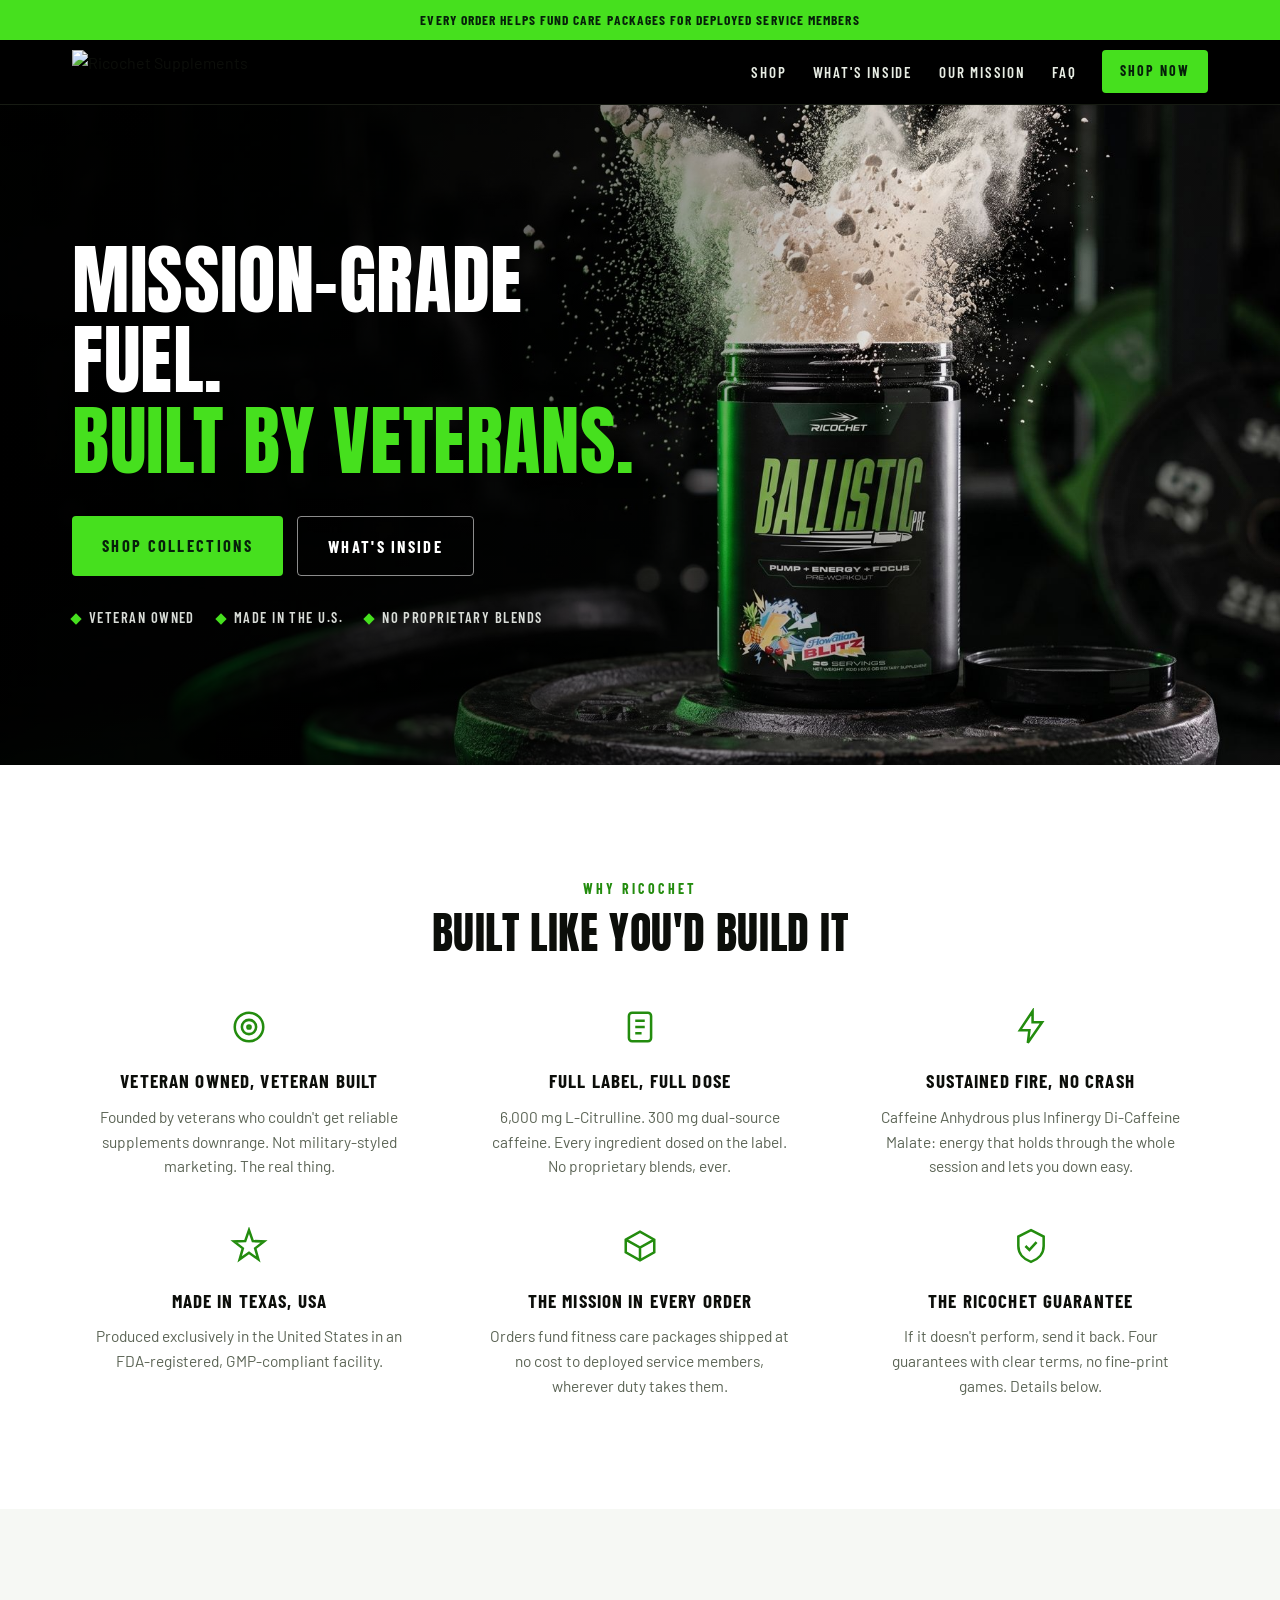
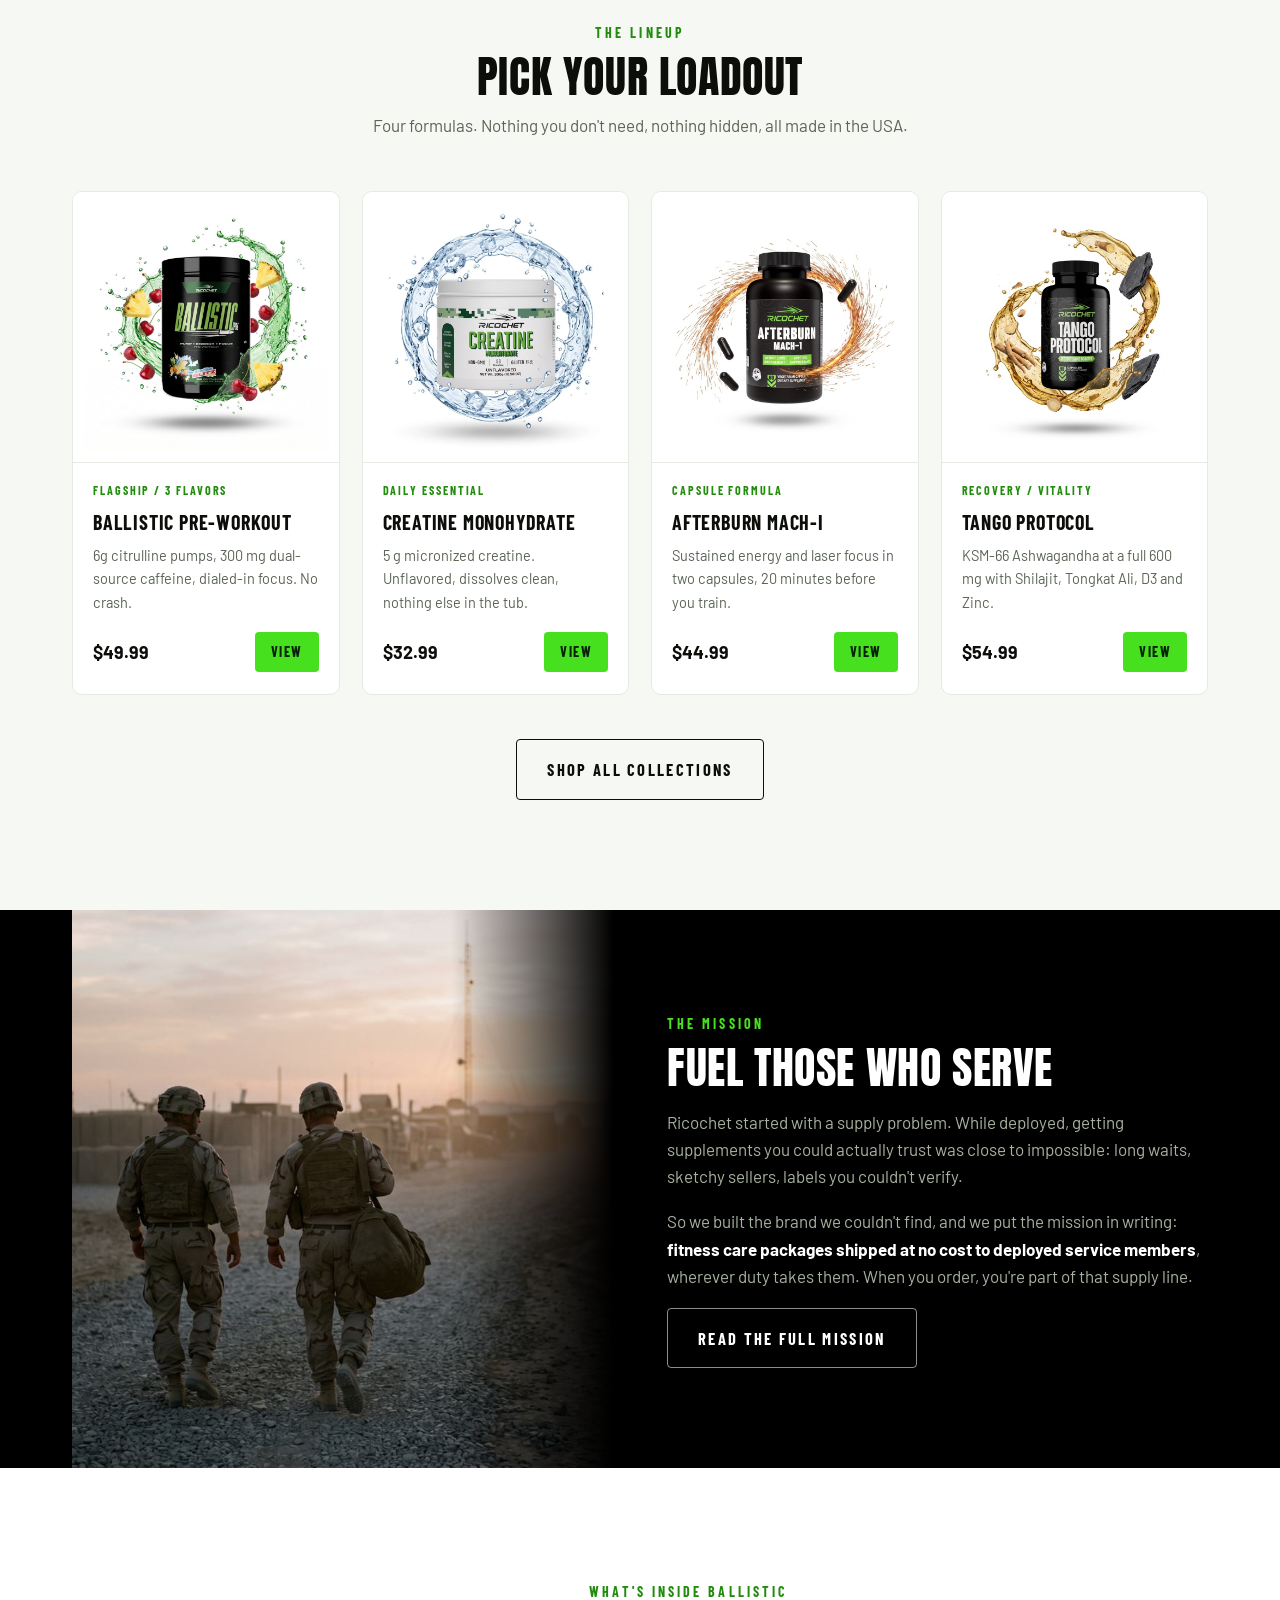
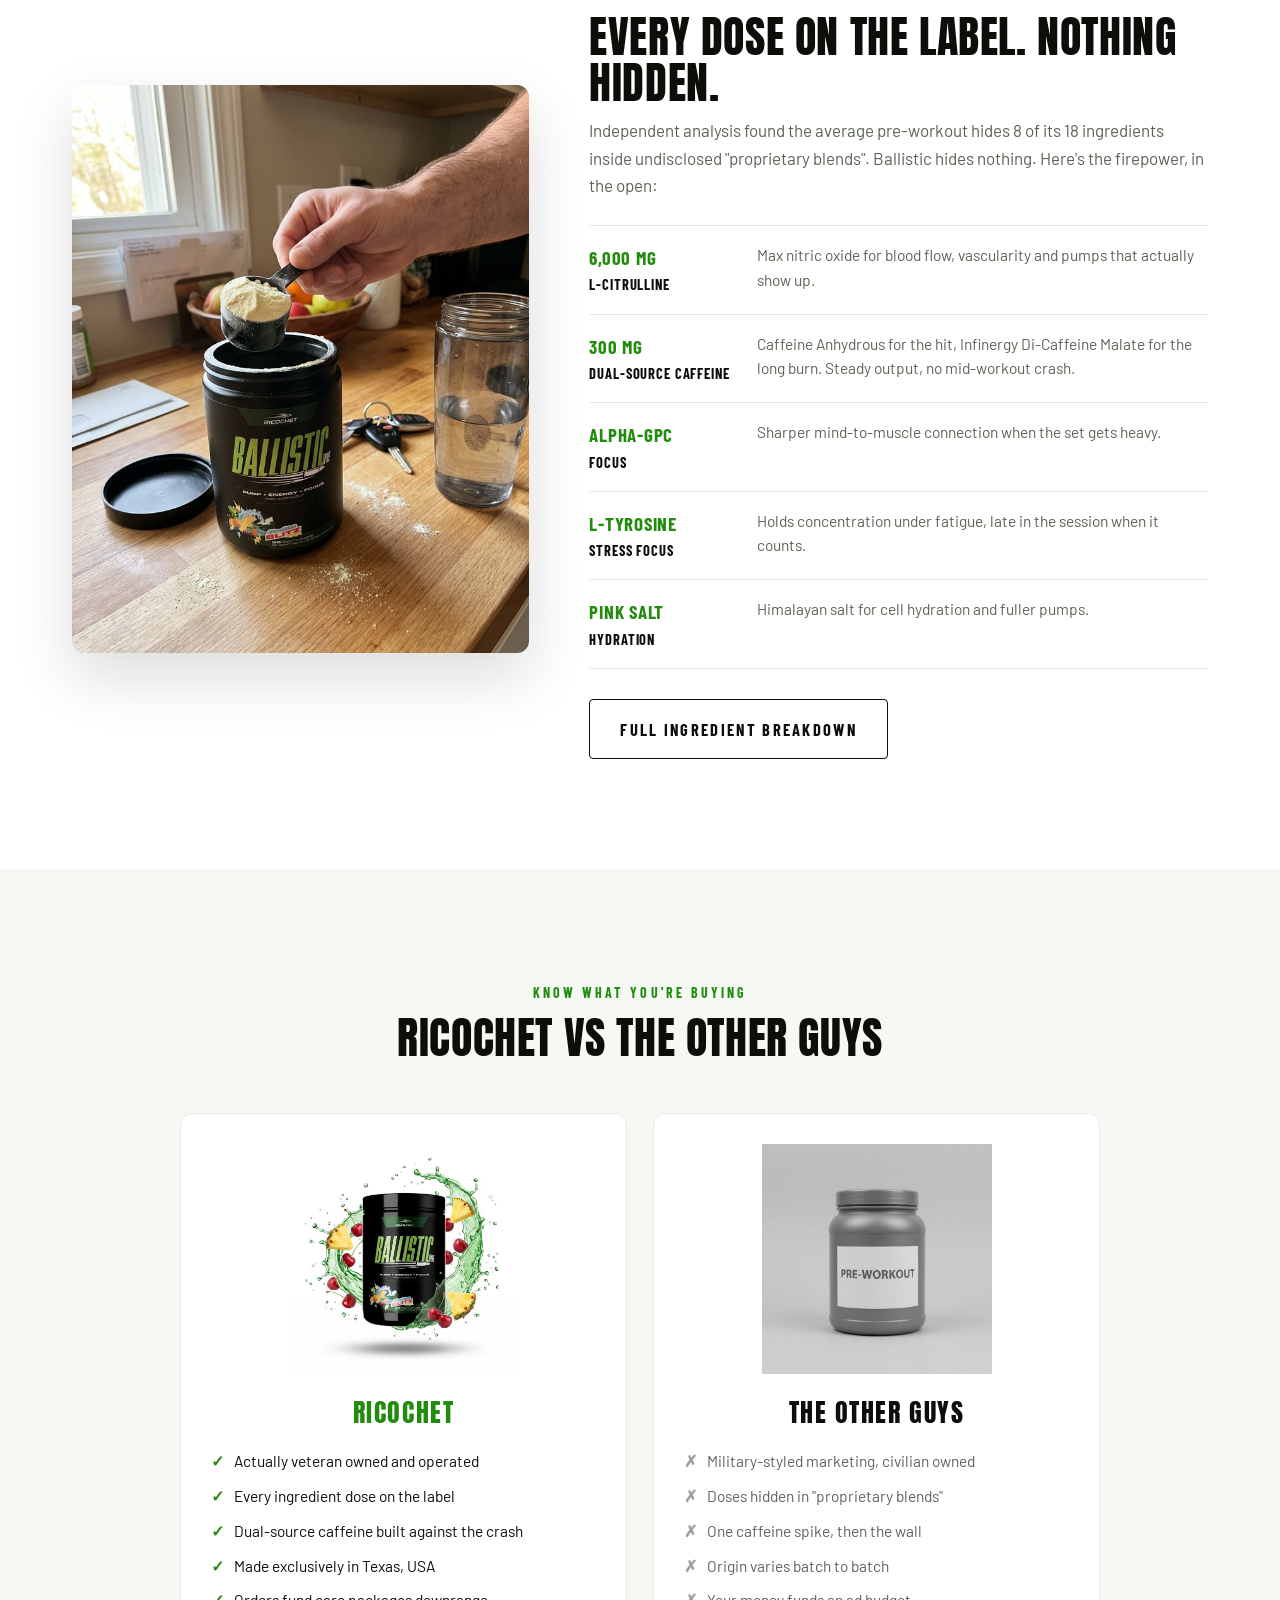
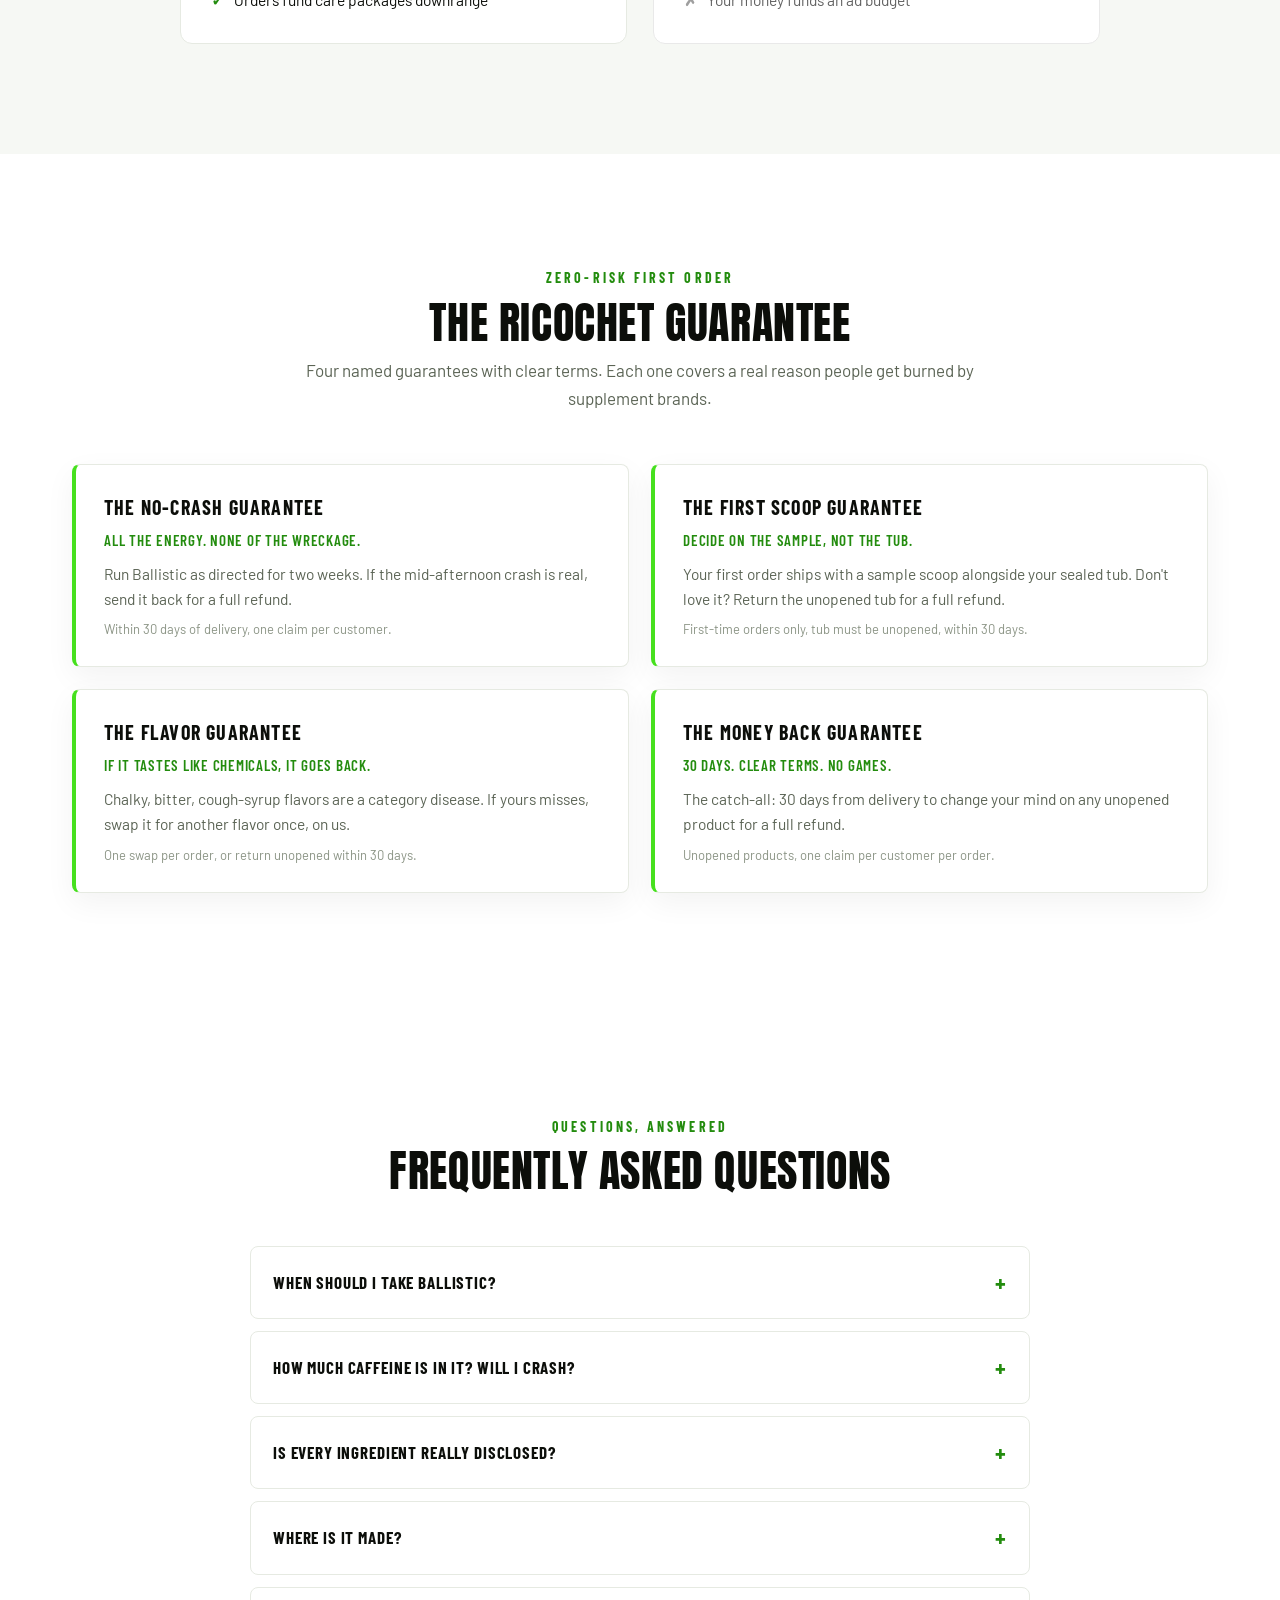
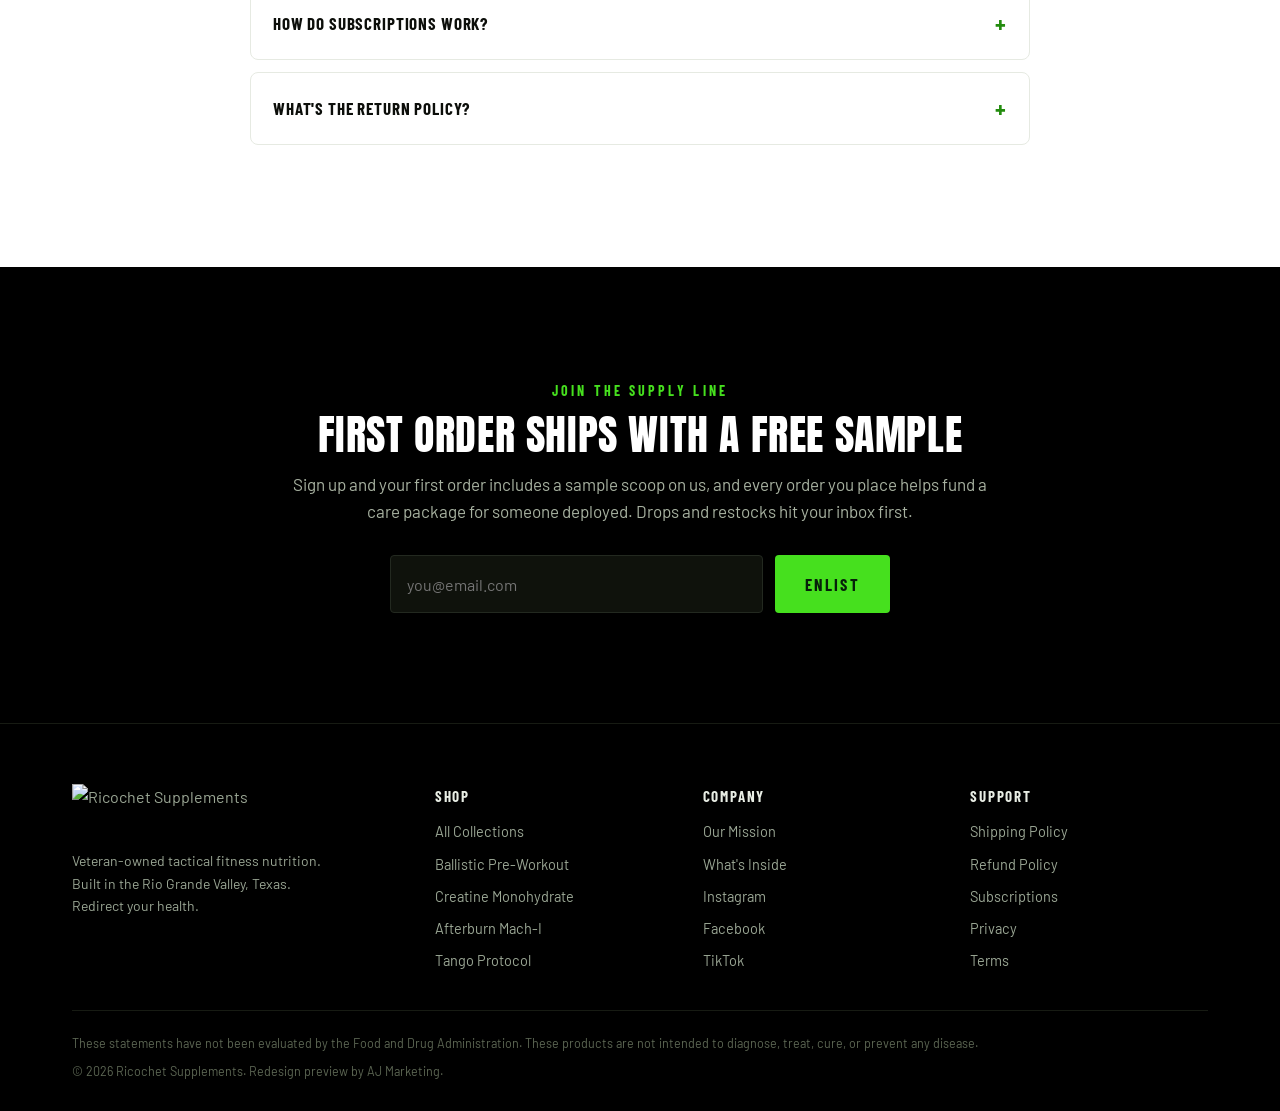
==== commit 5b599af7: "v4: product pages, mission page, scrollytelling inside page, shop hero and sections, hero overlap fi" ====
--- a/index.html
+++ b/index.html
@@ -22,7 +22,7 @@
     <nav>
       <a href="/shop" class="hideM">Shop</a>
       <a href="/inside" class="hideM">What's Inside</a>
-      <a href="/#mission" class="hideM">Our Mission</a>
+      <a href="/mission" class="hideM">Our Mission</a>
       <a href="/#faq" class="hideM">FAQ</a>
       <a class="btn" href="/shop">Shop Now</a>
     </nav>
@@ -138,7 +138,7 @@
       <h2 class="disp" style="font-size:clamp(30px,3.4vw,44px);margin-top:10px">Fuel those who serve</h2>
       <p>Ricochet started with a supply problem. While deployed, getting supplements you could actually trust was close to impossible: long waits, sketchy sellers, labels you couldn't verify.</p>
       <p>So we built the brand we couldn't find, and we put the mission in writing: <b>fitness care packages shipped at no cost to deployed service members</b>, wherever duty takes them. When you order, you're part of that supply line.</p>
-      <a class="btn ghostD" href="/pages/our-mission">Read the full mission</a>
+      <a class="btn ghostD" href="/mission">Read the full mission</a>
     </div>
   </div>
 </section>
--- a/style.css
+++ b/style.css
@@ -26,10 +26,10 @@
 .nav nav a.on{color:var(--green)}
 .nav .btn{padding:10px 18px;font-size:14px}
 @media(max-width:760px){.nav nav a.hideM{display:none}}
-.hero{position:relative;background:var(--dark) url('/img/hero.jpg') center right/cover no-repeat;min-height:660px;display:flex;align-items:center}
-.hero::before{content:"";position:absolute;inset:0;background:linear-gradient(90deg,rgba(0,0,0,.88) 0%,rgba(0,0,0,.5) 44%,rgba(0,0,0,.05) 78%)}
+.hero{position:relative;background:var(--dark) url('/img/hero.jpg') 88% center/cover no-repeat;min-height:660px;display:flex;align-items:center}
+.hero::before{content:"";position:absolute;inset:0;background:linear-gradient(90deg,rgba(0,0,0,.92) 0%,rgba(0,0,0,.62) 40%,rgba(0,0,0,.04) 72%)}
 .hero .wrap{position:relative;padding-top:100px;padding-bottom:100px;width:100%}
-.hero h1{font-size:clamp(52px,7vw,104px);color:#fff}
+.hero h1{font-size:clamp(48px,6vw,92px);color:#fff;max-width:620px}
 .hero h1 .acc{color:var(--green)}
 .heroBtns{display:flex;gap:14px;flex-wrap:wrap;margin-top:34px}
 .ticks{display:flex;gap:22px;flex-wrap:wrap;margin-top:30px;font-family:"Barlow Condensed";font-weight:600;letter-spacing:.1em;text-transform:uppercase;font-size:14.5px;color:rgba(240,244,238,.9)}
@@ -39,6 +39,42 @@
 .pageHero .wrap{padding:64px 22px}
 .pageHero h1{font-size:clamp(38px,4.6vw,64px)}
 .pageHero p{color:#A7B1A0;margin-top:12px;max-width:62ch;font-size:17px}
+.pageHero.hasImg{position:relative;background:var(--dark) center right/cover no-repeat}
+.pageHero.hasImg::before{content:"";position:absolute;inset:0;background:linear-gradient(90deg,rgba(0,0,0,.9) 0%,rgba(0,0,0,.55) 45%,rgba(0,0,0,.08) 80%)}
+.pageHero.hasImg .wrap{position:relative;padding:110px 22px}
+.pageHero.hasImg p{color:rgba(240,244,238,.85)}
+@media(max-width:760px){.pageHero.hasImg .wrap{padding:76px 22px}}
+.pdp{display:grid;grid-template-columns:1fr 1fr;gap:56px;align-items:start}
+.pdpImg{border:1px solid var(--line);border-radius:12px;background:#fff;padding:18px;position:sticky;top:90px}
+.pdpInfo h1{font-size:clamp(34px,4vw,54px)}
+.pdpInfo .flag{font-family:"Barlow Condensed";font-weight:700;font-size:13px;letter-spacing:.16em;text-transform:uppercase;color:var(--greenInk)}
+.pdpInfo .price{font-size:28px;font-weight:700;margin:14px 0 4px}
+.pdpInfo .lede{color:var(--muted);font-size:16.5px;margin:12px 0 4px}
+.pdpInfo ul.points{list-style:none;margin:16px 0;display:flex;flex-direction:column;gap:9px;font-size:15.5px}
+.pdpInfo ul.points li::before{content:"";display:inline-block;width:8px;height:8px;background:var(--green);margin-right:10px;transform:rotate(45deg)}
+.flavorPills{display:flex;gap:10px;flex-wrap:wrap;margin:8px 0 4px}
+.pill{border:1.5px solid var(--line);border-radius:999px;padding:8px 16px;font-family:"Barlow Condensed";font-weight:600;letter-spacing:.06em;text-transform:uppercase;font-size:14px;color:var(--muted)}
+.pill.on{border-color:var(--greenInk);color:var(--greenInk)}
+.buyRow{display:flex;flex-direction:column;gap:10px;margin:20px 0 8px}
+.buyRow .btn{width:100%}
+.buyNote{font-size:12.5px;color:#8B9485}
+.pdpTicks{display:flex;gap:18px;flex-wrap:wrap;margin:16px 0;font-family:"Barlow Condensed";font-weight:600;letter-spacing:.08em;text-transform:uppercase;font-size:13px;color:var(--muted)}
+.pdpTicks span::before{content:"";display:inline-block;width:7px;height:7px;background:var(--green);margin-right:8px;transform:rotate(45deg)}
+.pdpAcc{margin-top:18px}
+@media(max-width:900px){.pdp{grid-template-columns:1fr}.pdpImg{position:static;max-width:460px;margin:0 auto}}
+.scrolly{display:grid;grid-template-columns:1fr 1fr;gap:60px;align-items:start}
+.scrollySteps .step{min-height:64vh;display:flex;flex-direction:column;justify-content:center;border-bottom:1px solid var(--line);padding:34px 0}
+.scrollySteps .step:last-child{border-bottom:none}
+.scrollySteps .dose{font-family:Anton,Impact,sans-serif;text-transform:uppercase;font-size:30px;color:var(--greenInk);line-height:1.12}
+.scrollySteps .dose small{display:block;font-family:"Barlow Condensed";font-weight:700;color:var(--ink);font-size:17px;letter-spacing:.06em;margin-top:4px}
+.scrollySteps h3{font-family:"Barlow Condensed";font-weight:700;text-transform:uppercase;letter-spacing:.05em;font-size:21px;margin:14px 0 8px}
+.scrollySteps p{color:var(--muted);font-size:16px;max-width:56ch}
+.stepImg{display:none}
+.scrollyPin{position:sticky;top:100px;height:calc(100vh - 190px);max-height:640px;display:flex;align-items:center}
+.scrollyFrame{position:relative;width:100%;aspect-ratio:1/1;max-height:100%;border:1px solid var(--line);border-radius:14px;overflow:hidden;background:#fff;box-shadow:0 24px 60px rgba(12,14,10,.1)}
+.scrollyFrame img{position:absolute;inset:0;width:100%;height:100%;object-fit:cover;opacity:0;transition:opacity .55s ease}
+.scrollyFrame img.show{opacity:1}
+@media(max-width:900px){.scrolly{grid-template-columns:1fr}.scrollyPin{display:none}.scrollySteps .step{min-height:0}.stepImg{display:block;border:1px solid var(--line);border-radius:12px;overflow:hidden;margin:0 0 18px;max-width:440px}}
 section .wrap{padding-top:110px;padding-bottom:110px}
 @media(max-width:760px){section .wrap{padding-top:72px;padding-bottom:72px}}
 .secHead{margin-bottom:52px}
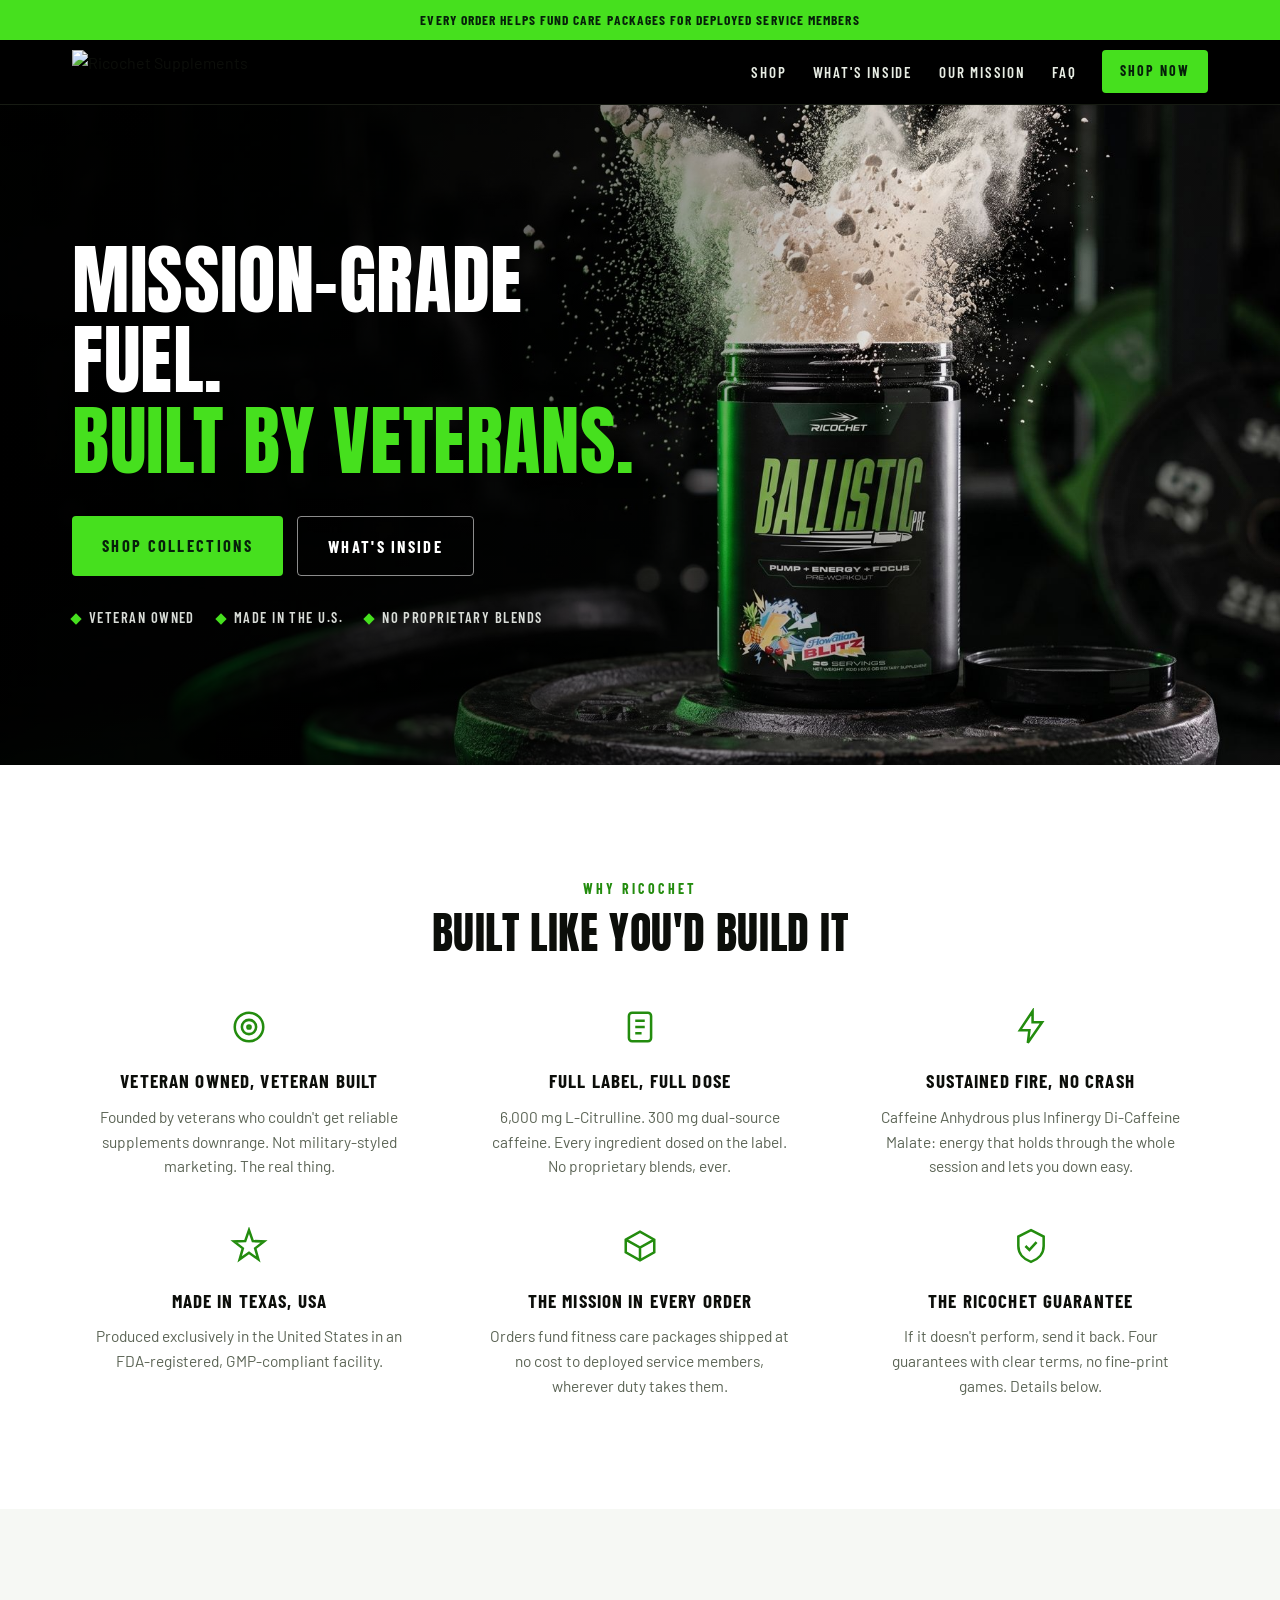
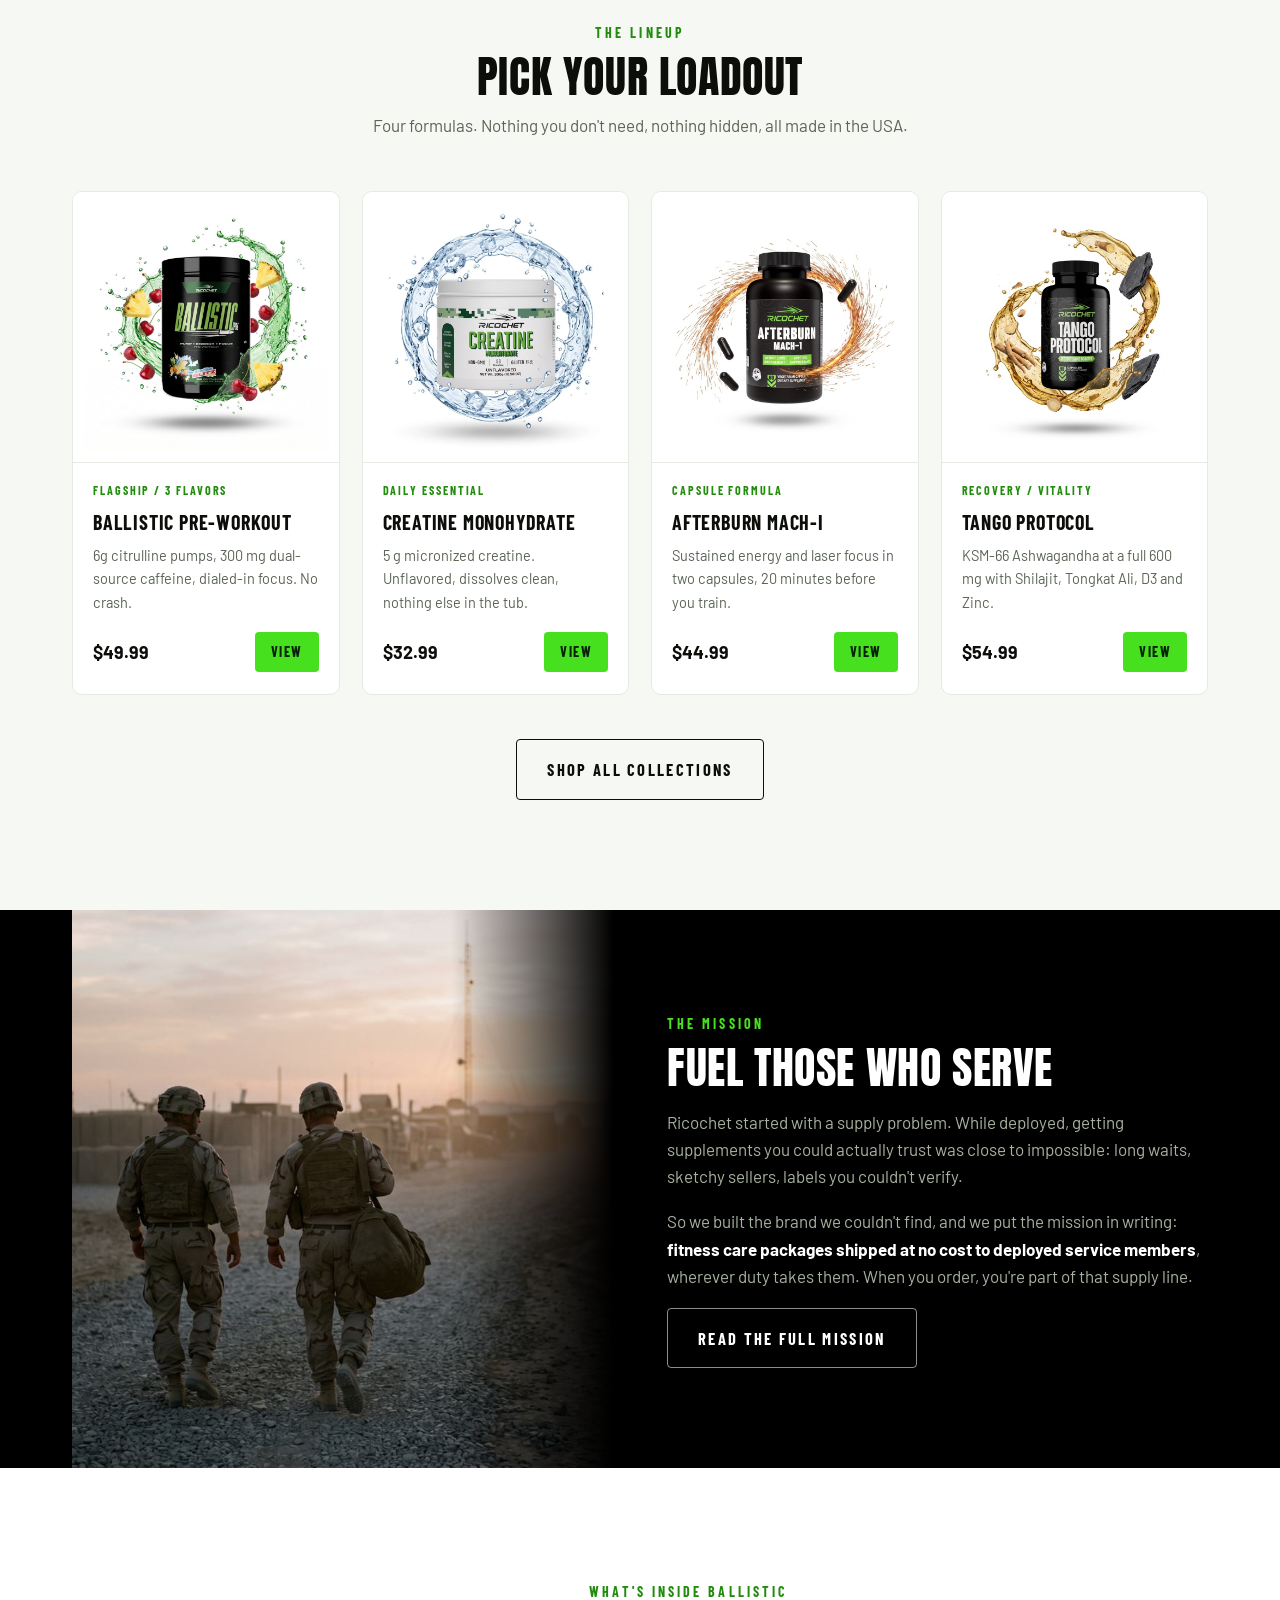
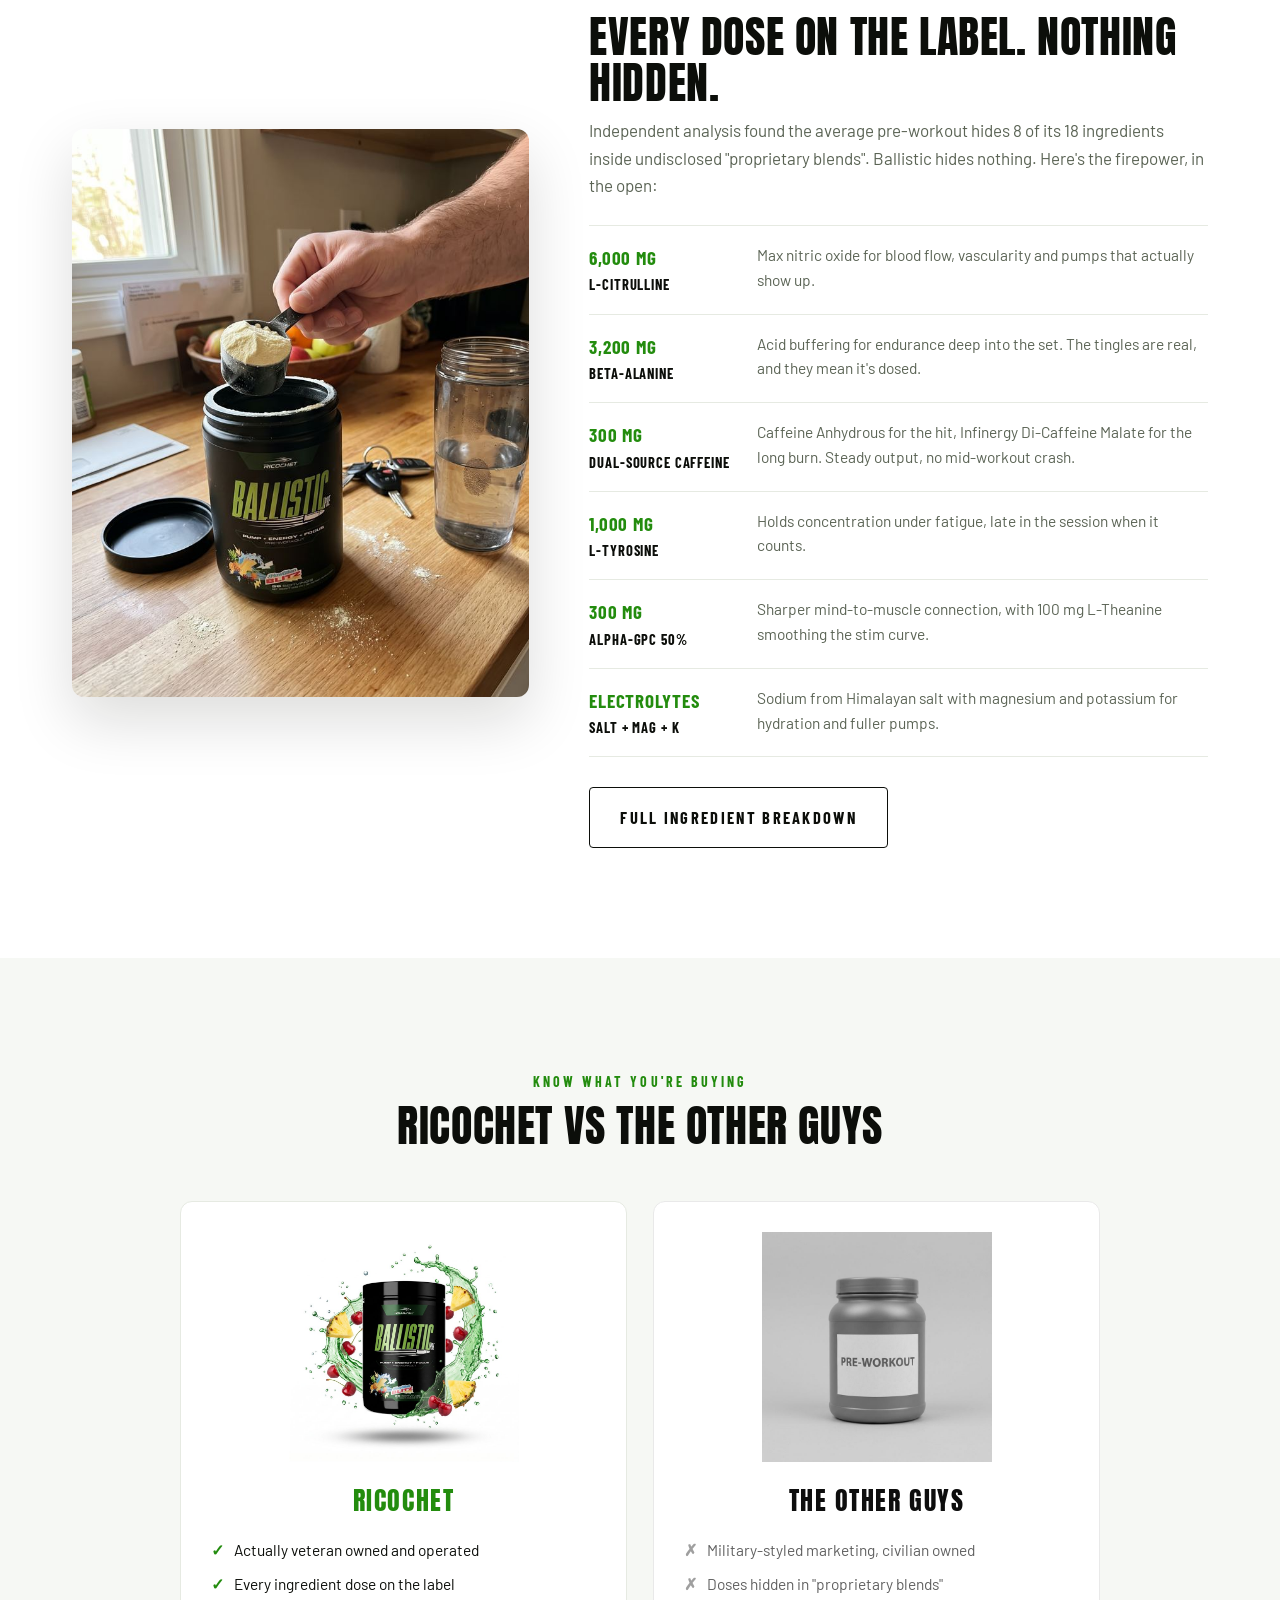
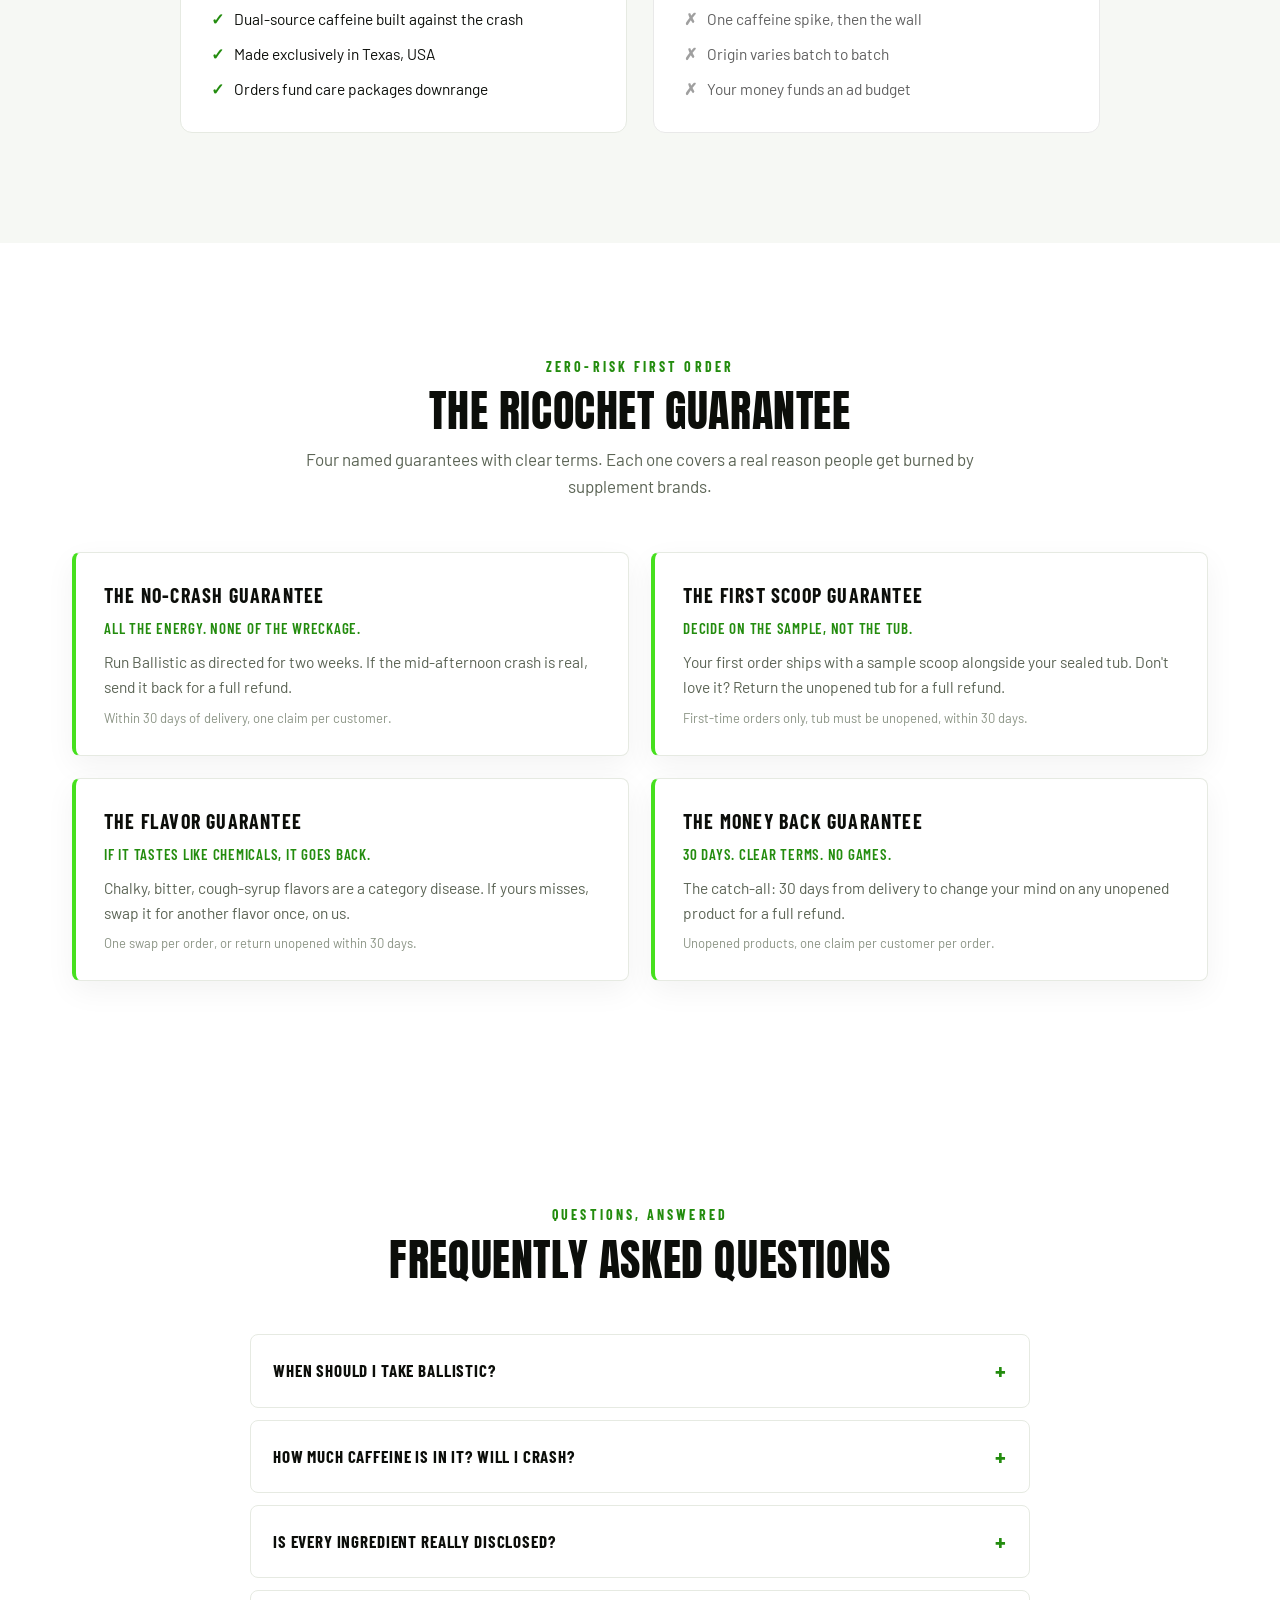
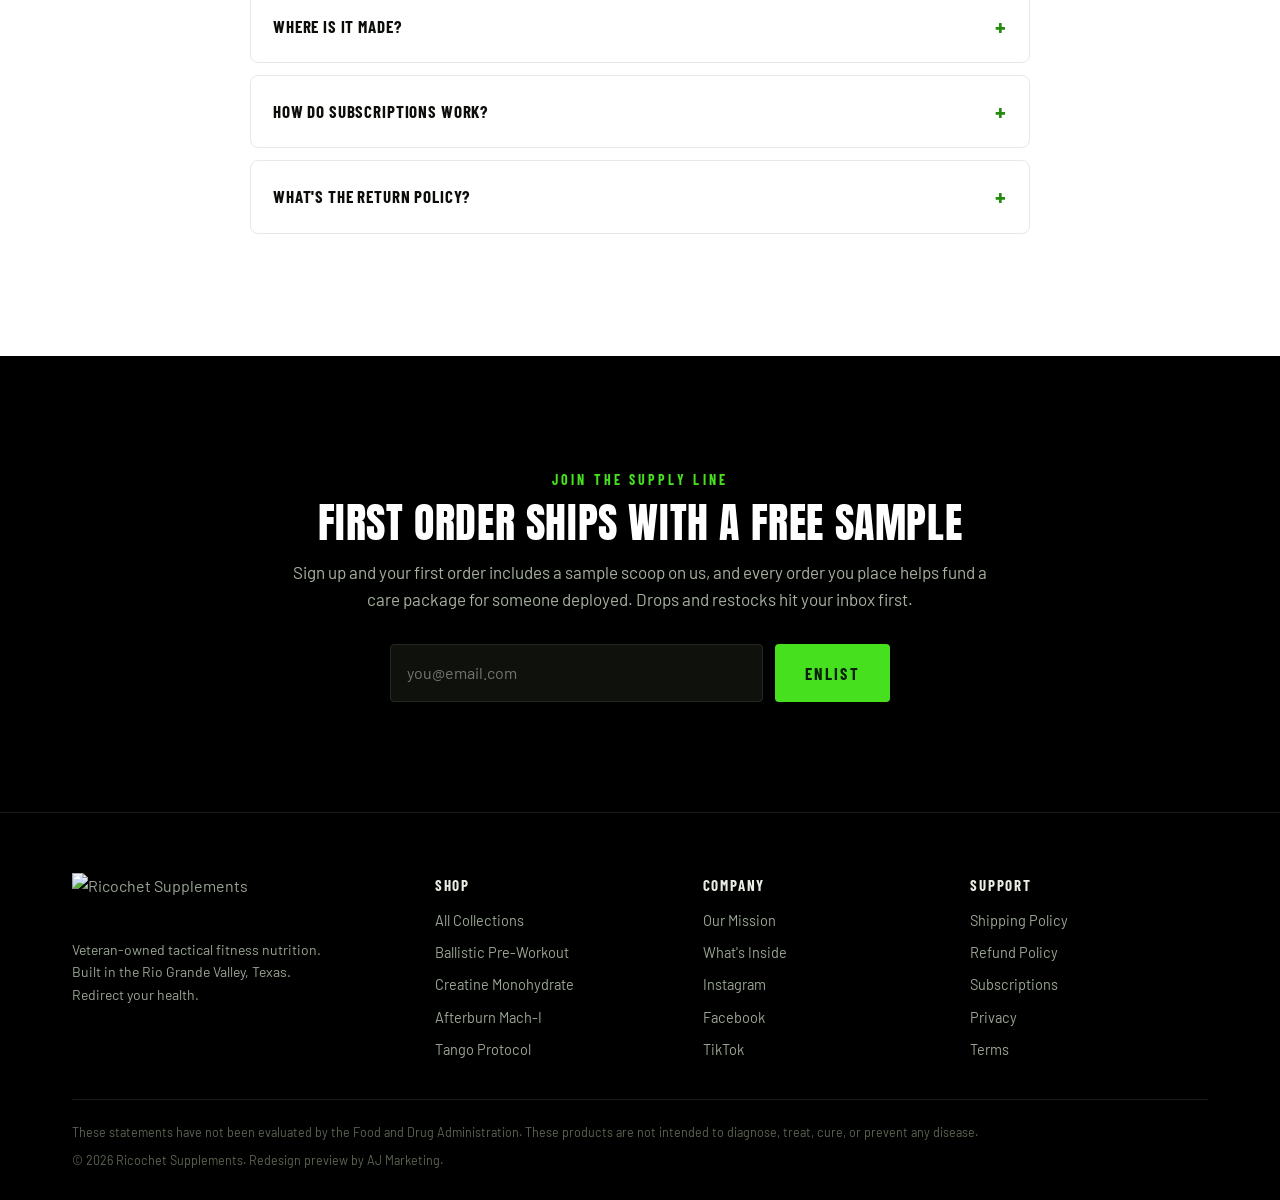
==== commit 63b7ff65: "v6: real scraped reviews on product pages, actual supplement facts in galleries and inside page, cor" ====
--- a/index.html
+++ b/index.html
@@ -154,10 +154,11 @@
       </div>
       <div class="ingList">
         <div class="ingRow rv" data-d="0"><span class="dose">6,000 mg<small>L-Citrulline</small></span><p>Max nitric oxide for blood flow, vascularity and pumps that actually show up.</p></div>
-        <div class="ingRow rv" data-d="60"><span class="dose">300 mg<small>Dual-Source Caffeine</small></span><p>Caffeine Anhydrous for the hit, Infinergy Di-Caffeine Malate for the long burn. Steady output, no mid-workout crash.</p></div>
-        <div class="ingRow rv" data-d="120"><span class="dose">Alpha-GPC<small>Focus</small></span><p>Sharper mind-to-muscle connection when the set gets heavy.</p></div>
-        <div class="ingRow rv" data-d="180"><span class="dose">L-Tyrosine<small>Stress Focus</small></span><p>Holds concentration under fatigue, late in the session when it counts.</p></div>
-        <div class="ingRow rv" data-d="240"><span class="dose">Pink Salt<small>Hydration</small></span><p>Himalayan salt for cell hydration and fuller pumps.</p></div>
+        <div class="ingRow rv" data-d="60"><span class="dose">3,200 mg<small>Beta-Alanine</small></span><p>Acid buffering for endurance deep into the set. The tingles are real, and they mean it's dosed.</p></div>
+        <div class="ingRow rv" data-d="120"><span class="dose">300 mg<small>Dual-Source Caffeine</small></span><p>Caffeine Anhydrous for the hit, Infinergy Di-Caffeine Malate for the long burn. Steady output, no mid-workout crash.</p></div>
+        <div class="ingRow rv" data-d="180"><span class="dose">1,000 mg<small>L-Tyrosine</small></span><p>Holds concentration under fatigue, late in the session when it counts.</p></div>
+        <div class="ingRow rv" data-d="240"><span class="dose">300 mg<small>Alpha-GPC 50%</small></span><p>Sharper mind-to-muscle connection, with 100 mg L-Theanine smoothing the stim curve.</p></div>
+        <div class="ingRow rv" data-d="300"><span class="dose">Electrolytes<small>Salt + Mag + K</small></span><p>Sodium from Himalayan salt with magnesium and potassium for hydration and fuller pumps.</p></div>
       </div>
       <div style="margin-top:30px" class="rv"><a class="btn ghostL" href="/inside">Full ingredient breakdown</a></div>
     </div>
--- a/style.css
+++ b/style.css
@@ -62,6 +62,46 @@
 .pdpTicks span::before{content:"";display:inline-block;width:7px;height:7px;background:var(--green);margin-right:8px;transform:rotate(45deg)}
 .pdpAcc{margin-top:18px}
 @media(max-width:900px){.pdp{grid-template-columns:1fr}.pdpImg{position:static;max-width:460px;margin:0 auto}}
+.gal .main{border:1px solid var(--line);border-radius:12px;background:#fff;padding:16px;margin-bottom:12px}
+.gal .main img{width:100%;height:auto;aspect-ratio:1/1;object-fit:contain}
+.gal .thumbs{display:grid;grid-template-columns:repeat(4,1fr);gap:10px}
+.gal .thumbs button{border:1.5px solid var(--line);border-radius:8px;background:#fff;padding:6px;cursor:pointer;transition:border-color .12s}
+.gal .thumbs button.on,.gal .thumbs button:hover{border-color:var(--greenInk)}
+.gal .thumbs img{width:100%;aspect-ratio:1/1;object-fit:contain}
+.revBand{display:flex;align-items:center;gap:14px;border:1px solid var(--line);border-radius:8px;background:var(--soft);padding:14px 18px;margin:18px 0 4px}
+.revBand svg{width:22px;height:22px;stroke:var(--greenInk);stroke-width:1.6;fill:none;flex-shrink:0}
+.revBand b{font-family:"Barlow Condensed";font-weight:700;letter-spacing:.05em;text-transform:uppercase;font-size:15px}
+.revBand span{color:var(--muted);font-size:13.5px}
+.carousel{display:grid;grid-auto-flow:column;grid-auto-columns:minmax(240px,280px);gap:18px;overflow-x:auto;scroll-snap-type:x mandatory;padding-bottom:14px}
+.carousel .prod{scroll-snap-align:start}
+.carousel .prod .ph{height:220px}
+.missionMini{background:var(--dark);color:var(--chrome)}
+.missionMini .wrap{display:grid;grid-template-columns:1.1fr .9fr;gap:44px;align-items:center;padding-top:0;padding-bottom:0}
+.missionMini .txt{padding:64px 0}
+.missionMini h2{color:#fff;font-size:clamp(26px,3vw,38px);margin-top:10px}
+.missionMini p{color:#A7B1A0;margin:14px 0 22px;font-size:16px;max-width:50ch}
+.missionMini .imgSide{align-self:stretch;min-height:300px;background:url('/img/mission.jpg') center/cover no-repeat;position:relative}
+.missionMini .imgSide::after{content:"";position:absolute;inset:0;background:linear-gradient(270deg,var(--dark) 0%,transparent 35%)}
+@media(max-width:900px){.missionMini .wrap{grid-template-columns:1fr}.missionMini .imgSide{display:none}.missionMini .txt{padding:52px 0}}
+.gBand{display:grid;grid-template-columns:.9fr 1.1fr;gap:56px;align-items:center}
+.gBand .ingPhoto img{aspect-ratio:4/5;object-fit:cover}
+.gBand ul{list-style:none;display:flex;flex-direction:column;gap:12px;margin-top:18px}
+.gBand li{display:flex;gap:12px;align-items:baseline;font-size:15.5px;color:var(--ink)}
+.gBand li .y{color:var(--greenInk);font-weight:700}
+.gBand li small{display:block;color:var(--muted);font-size:13.5px}
+@media(max-width:900px){.gBand{grid-template-columns:1fr}.gBand .ingPhoto{max-width:420px;margin:0 auto}}
+.revGrid{display:grid;grid-template-columns:repeat(3,1fr);gap:20px}
+.rev{background:#fff;border:1px solid var(--line);border-radius:10px;padding:22px 24px;display:flex;flex-direction:column;gap:8px}
+.rev .stars{color:var(--greenInk);font-size:15px;letter-spacing:2px}
+.rev p{color:var(--ink);font-size:15px;flex:1}
+.rev .who{display:flex;justify-content:space-between;align-items:baseline;color:var(--muted);font-size:13px}
+.rev .who b{color:var(--ink);font-family:"Barlow Condensed";font-weight:700;letter-spacing:.05em;text-transform:uppercase;font-size:14.5px}
+.rev .vrf{color:var(--greenInk);font-family:"Barlow Condensed";font-weight:600;font-size:12px;letter-spacing:.08em;text-transform:uppercase}
+@media(max-width:900px){.revGrid{grid-template-columns:1fr 1fr}}
+@media(max-width:600px){.revGrid{grid-template-columns:1fr}}
+.founderNote{background:#fff;border:1px solid var(--line);border-left:4px solid var(--green);border-radius:10px;padding:30px 32px;max-width:720px;margin:0 auto}
+.founderNote p{color:var(--muted);font-size:16.5px}
+.founderNote .sig{font-family:Anton,Impact,sans-serif;text-transform:uppercase;letter-spacing:.06em;color:var(--ink);margin-top:16px;font-size:18px}
 .scrolly{display:grid;grid-template-columns:1fr 1fr;gap:60px;align-items:start}
 .scrollySteps .step{min-height:64vh;display:flex;flex-direction:column;justify-content:center;border-bottom:1px solid var(--line);padding:34px 0}
 .scrollySteps .step:last-child{border-bottom:none}
